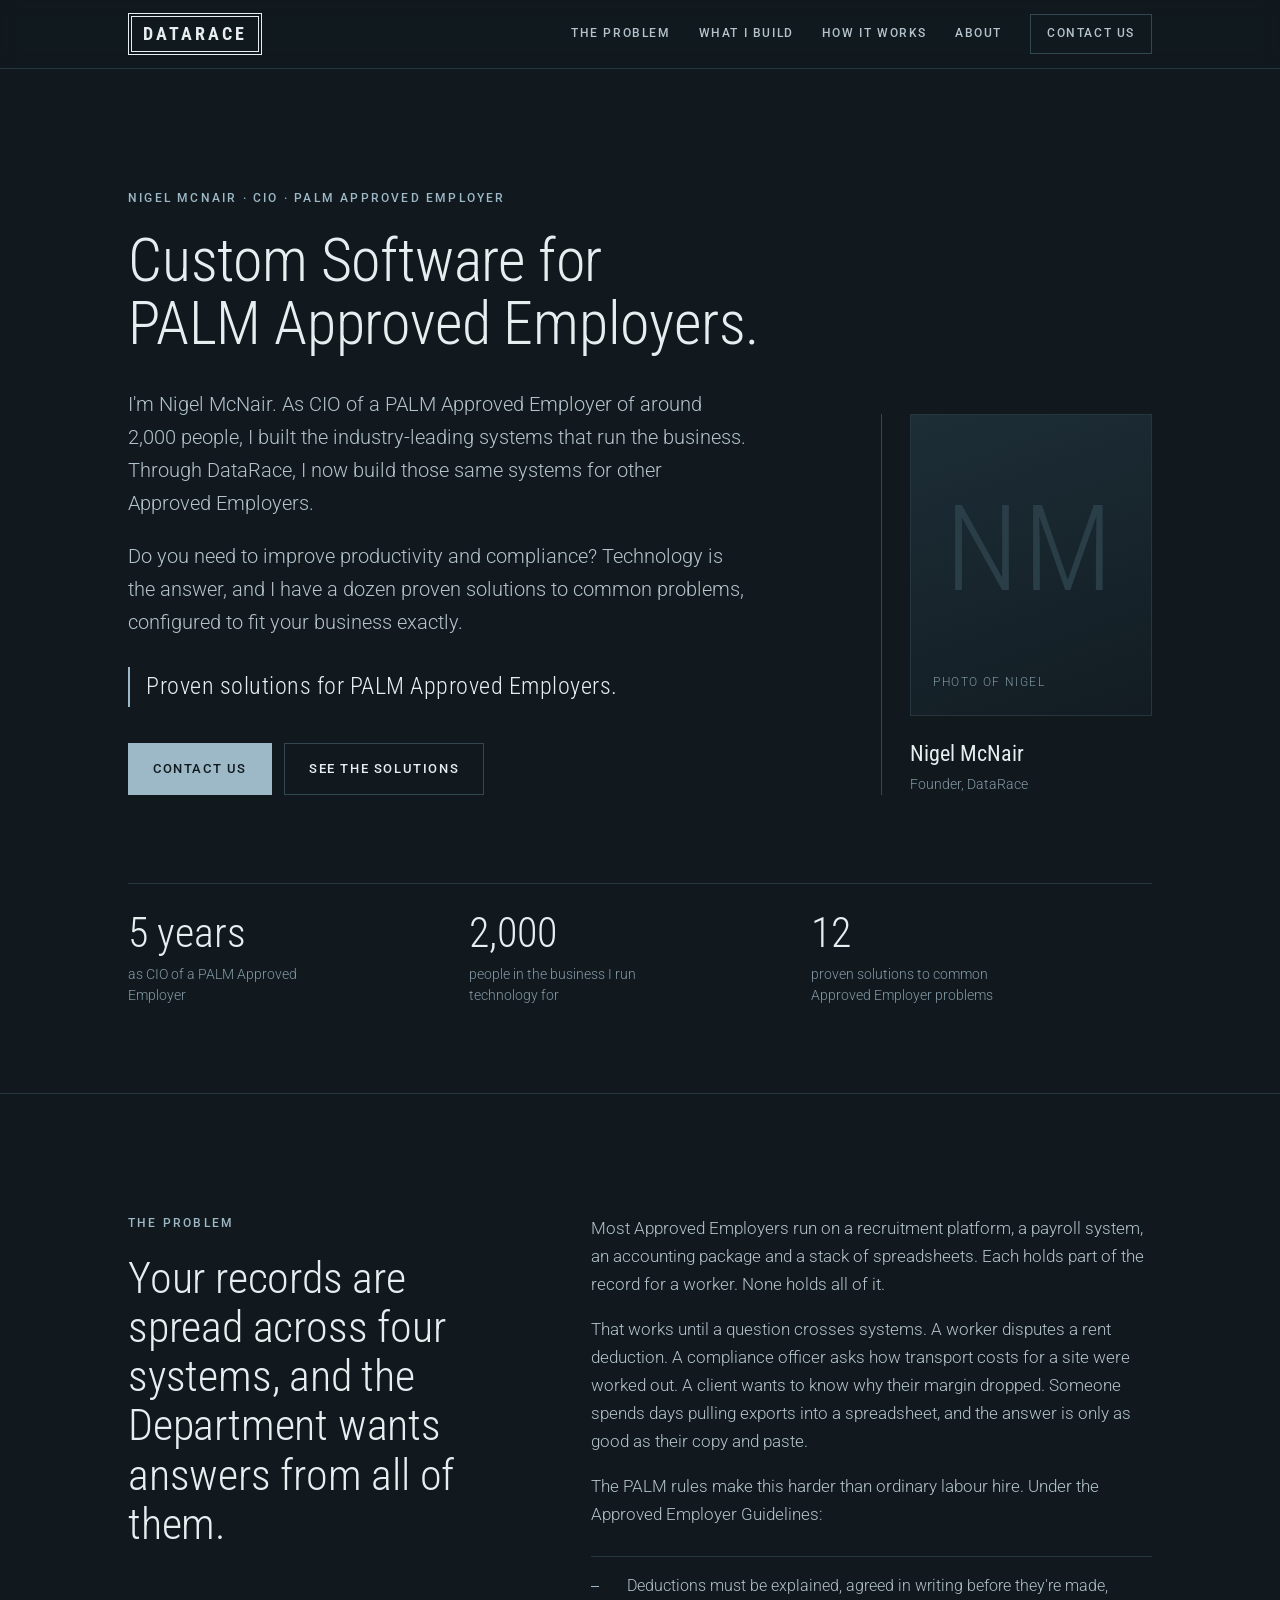
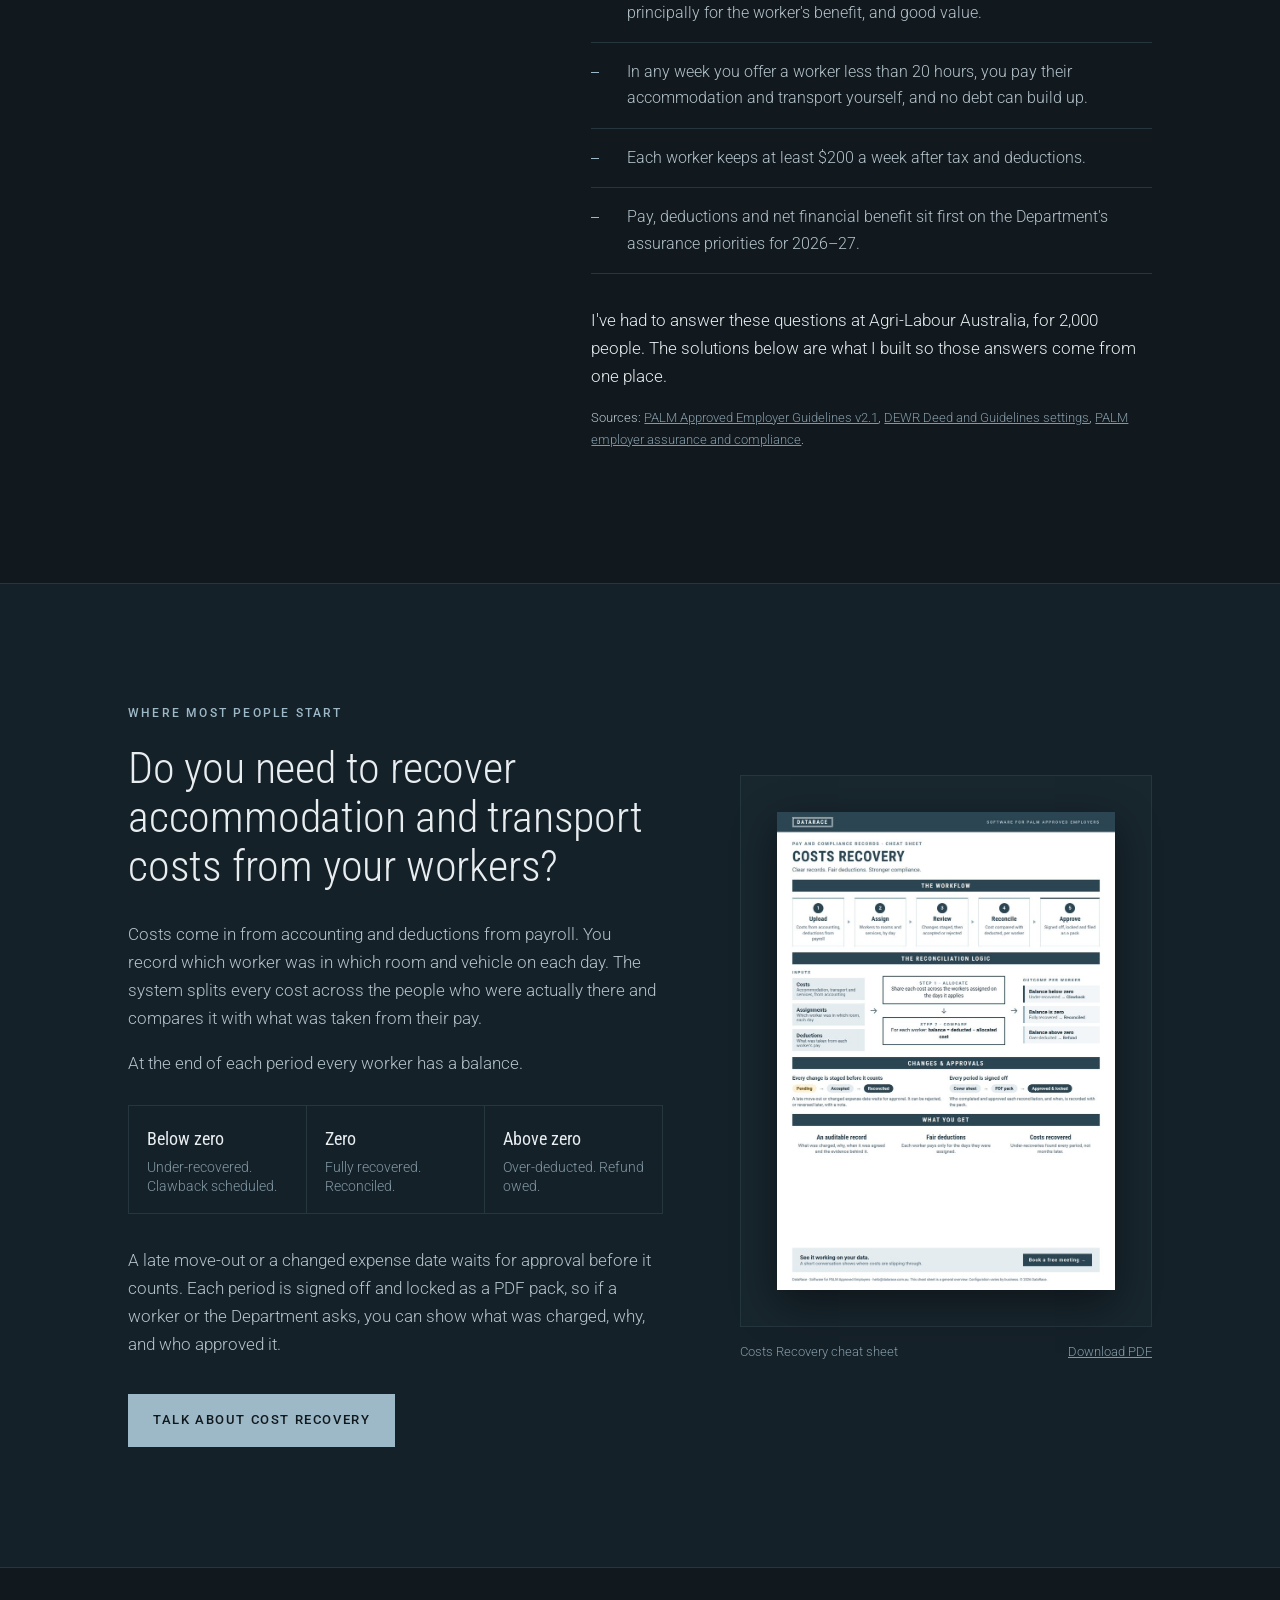
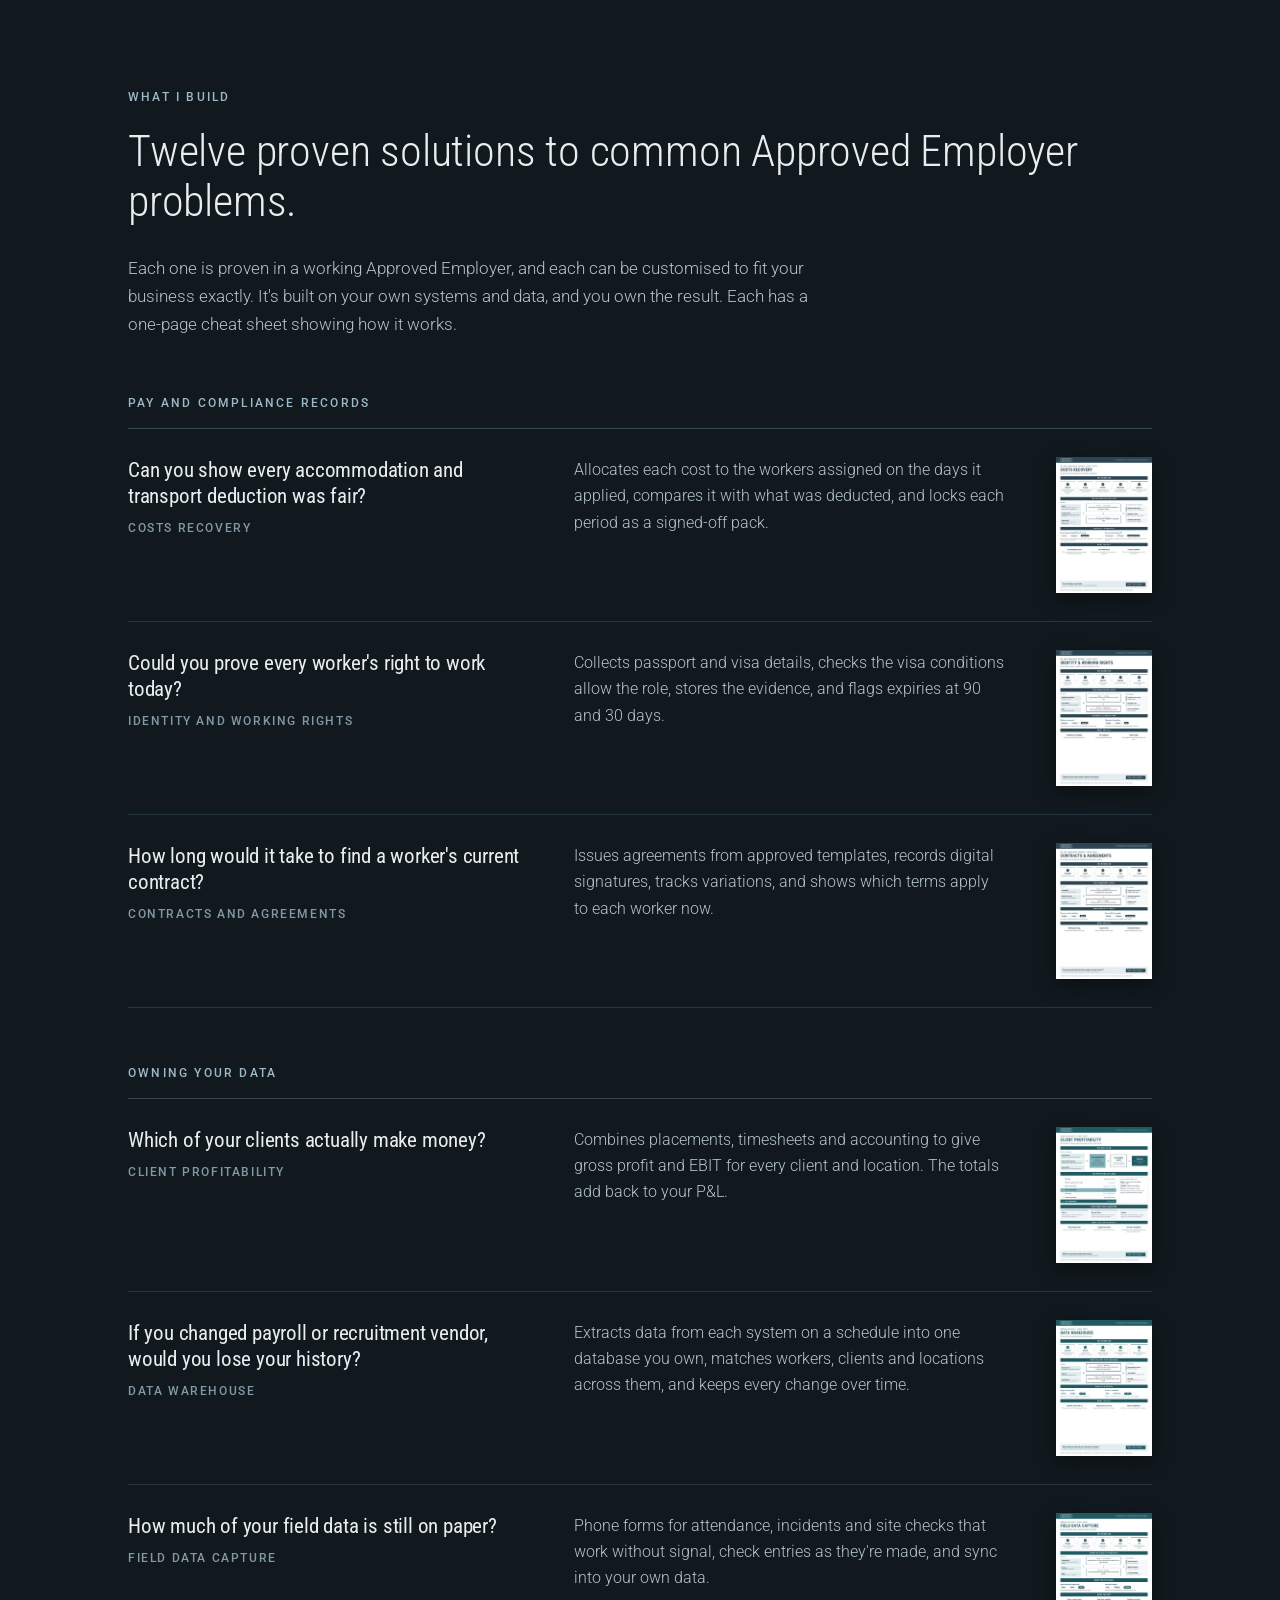
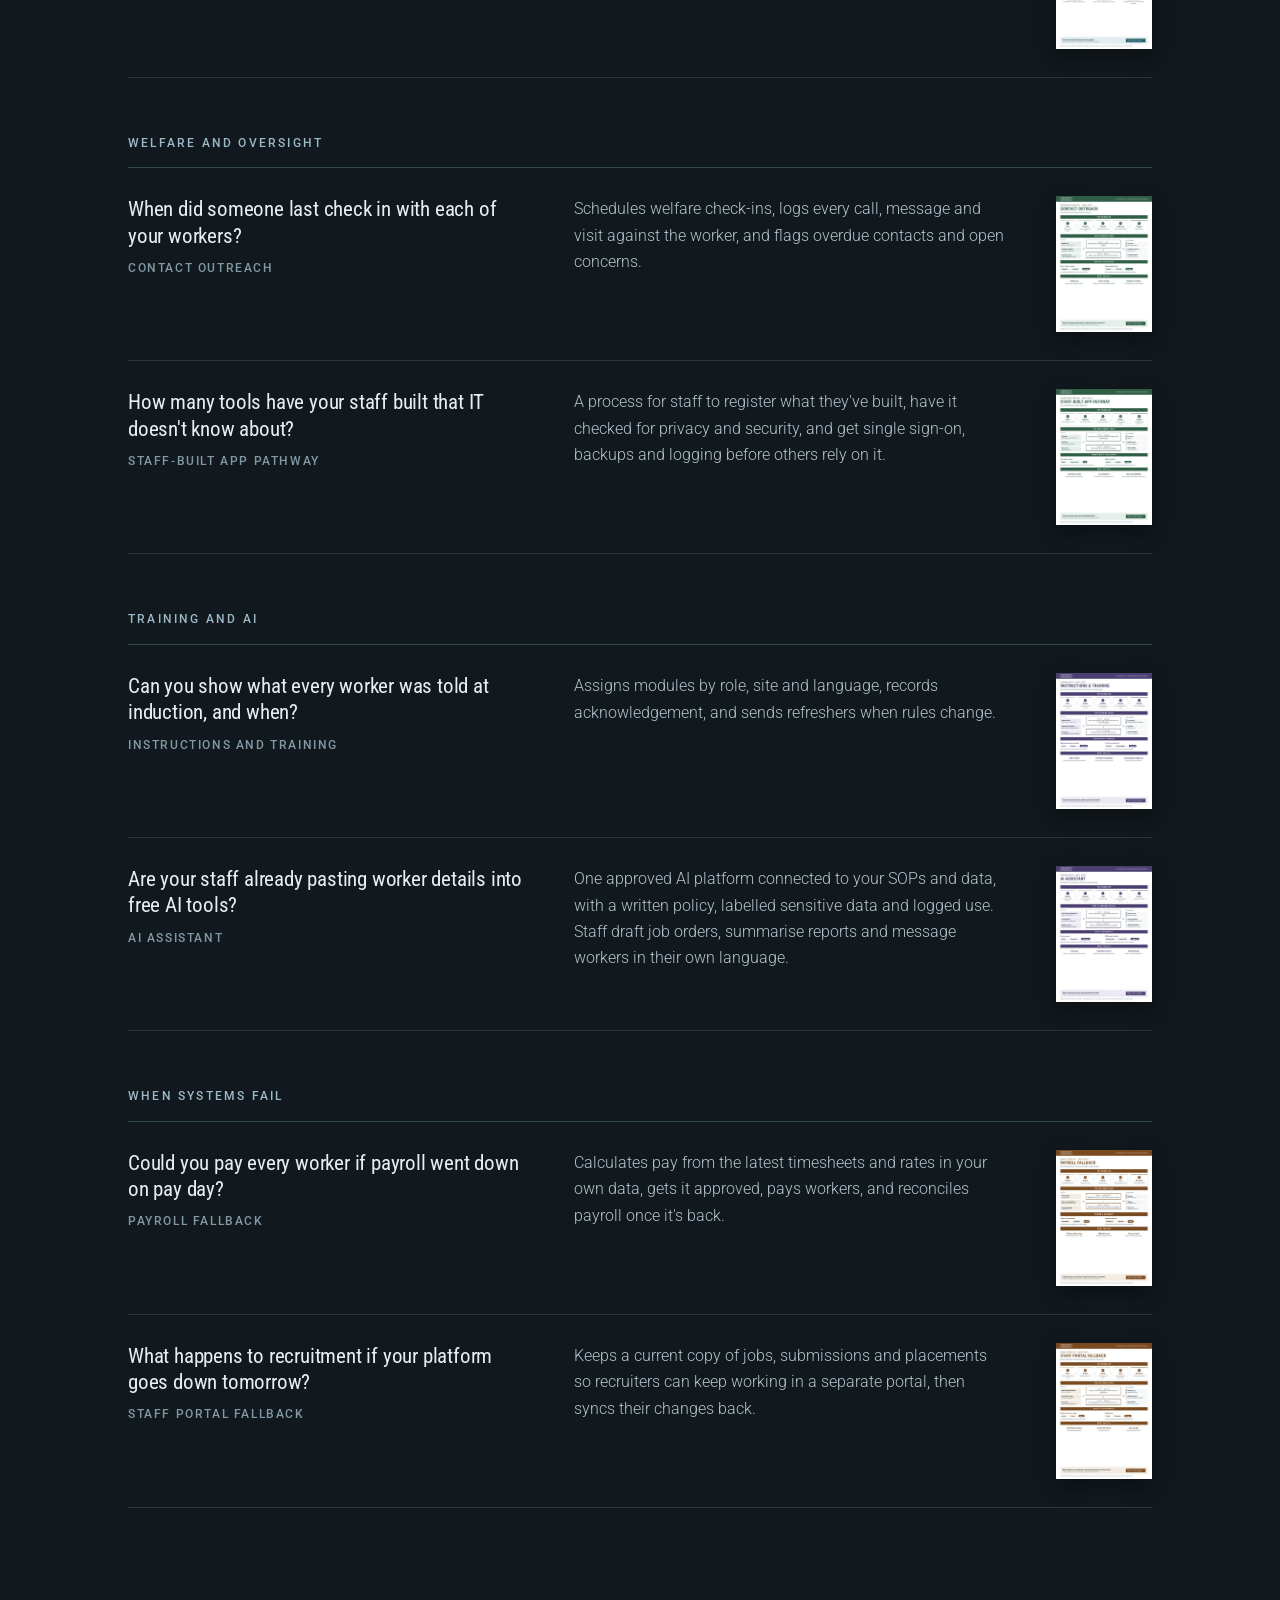
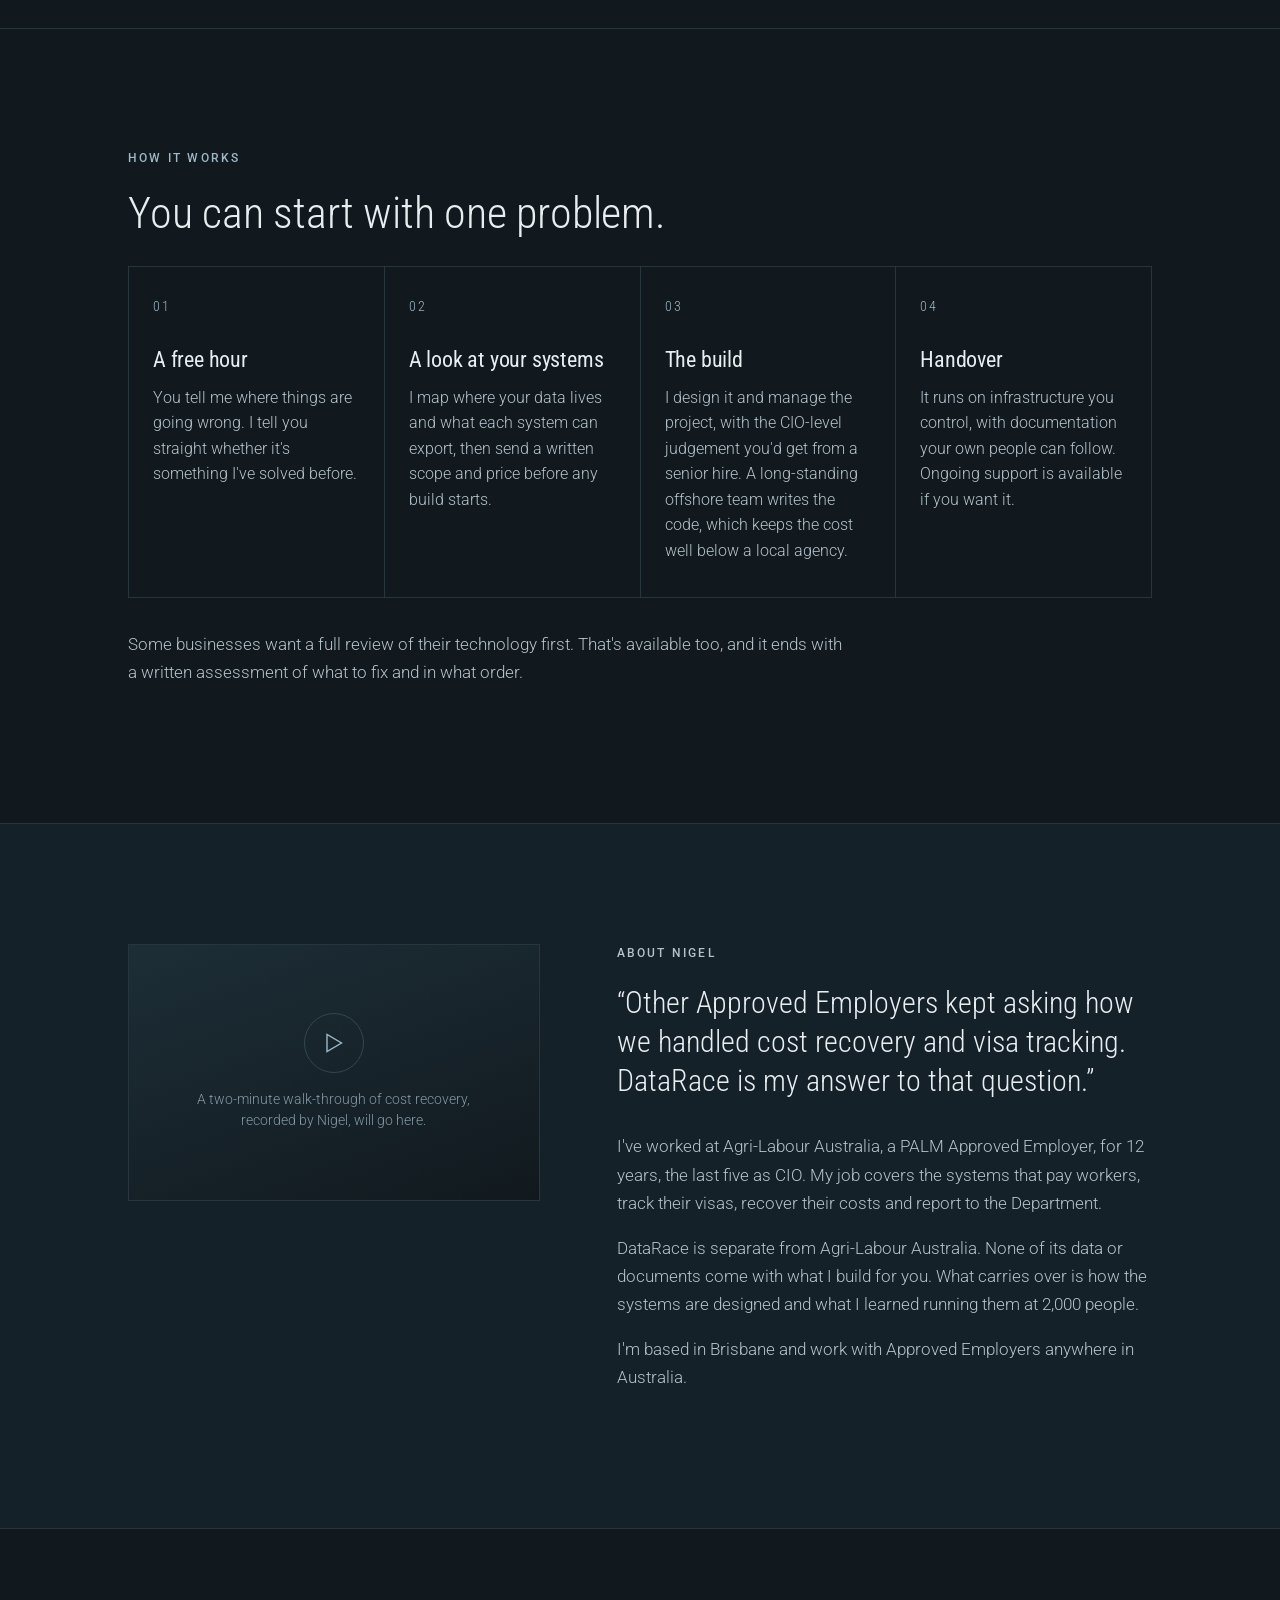
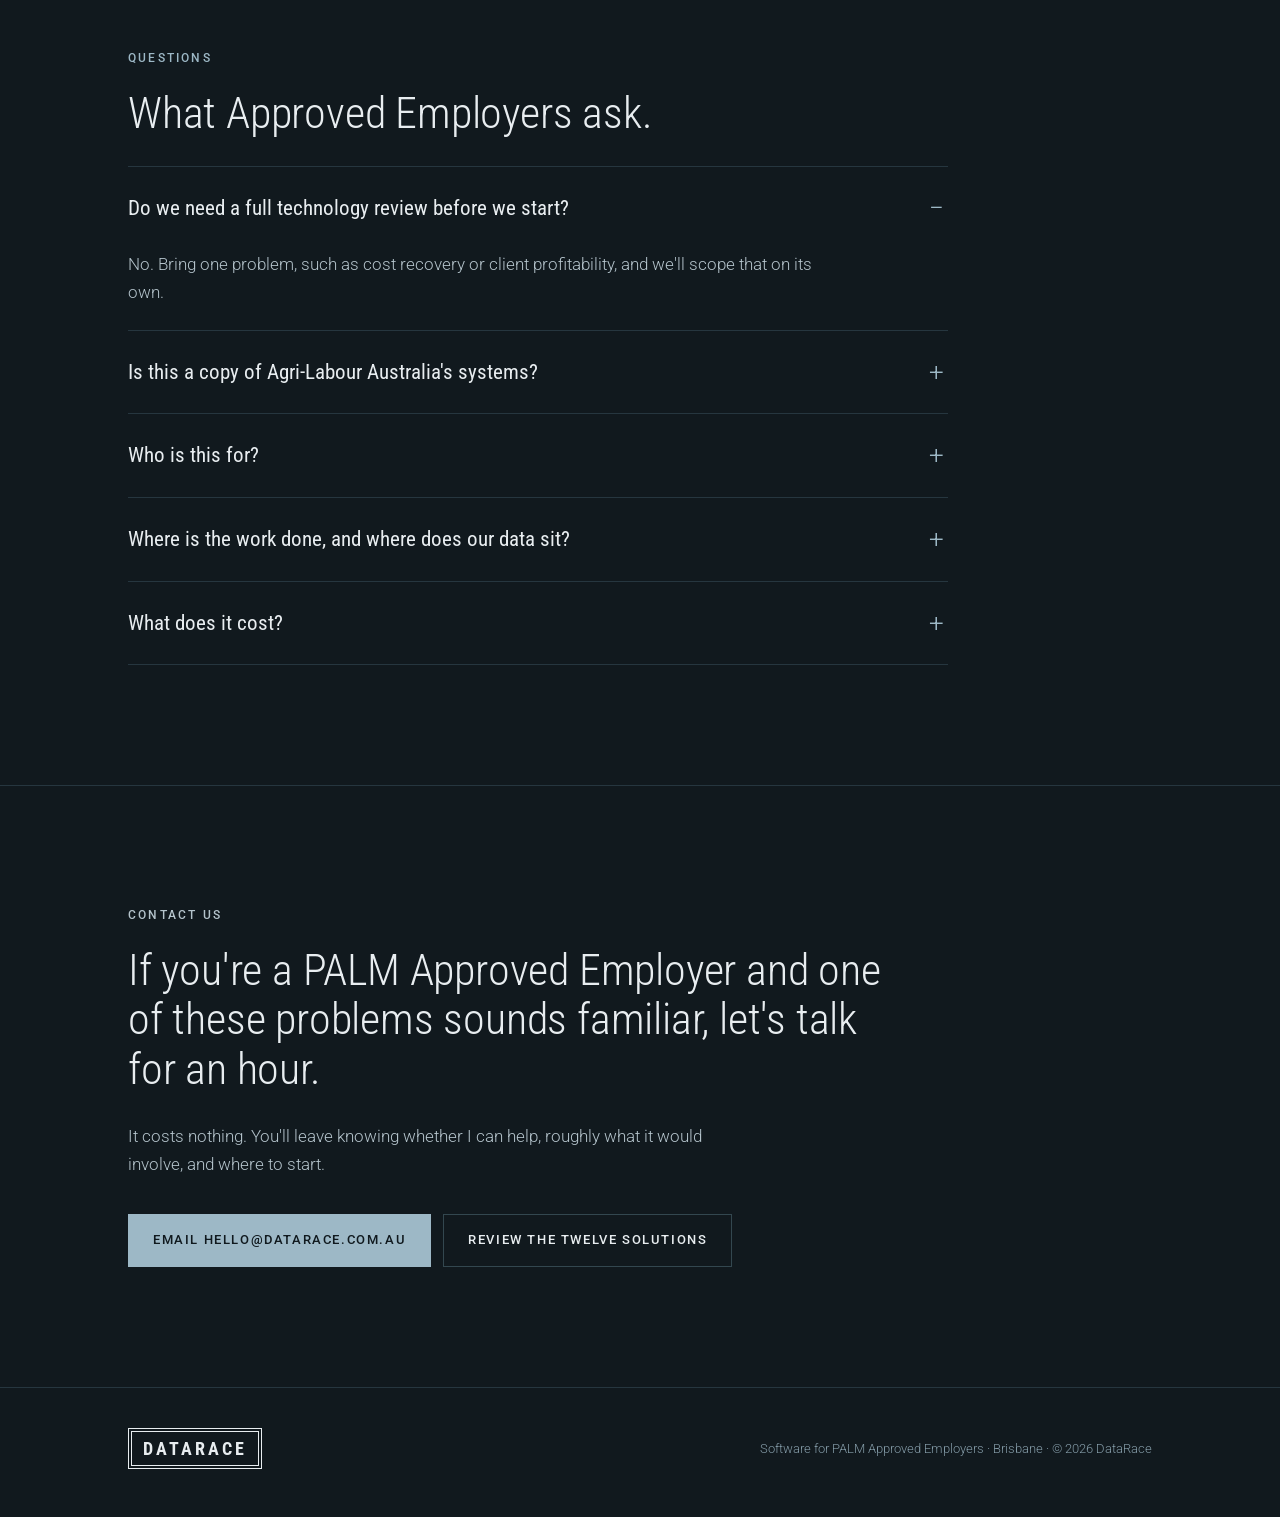
==== index.html @ e19cc980 "Hero: split intro, new summary line, eyebrow dots, founder card, button text Co-Authored-By: Claude " ====
<!doctype html>
<html lang="en-AU">
<head>
<meta charset="utf-8">
<meta name="viewport" content="width=device-width,initial-scale=1">
<title>DataRace · Custom Software for PALM Approved Employers</title>
<meta name="description" content="Nigel McNair, CIO of a PALM Approved Employer, builds custom software for PALM Approved Employers: the same industry-leading systems he built for a business of 2,000 people.">
<link rel="preconnect" href="https://fonts.googleapis.com">
<link rel="preconnect" href="https://fonts.gstatic.com" crossorigin>
<link rel="stylesheet" href="https://fonts.googleapis.com/css2?family=Roboto+Condensed:wght@300;400;700&family=Roboto:wght@300;400;500&display=swap">
<link rel="stylesheet" href="styles.css">
</head>
<body>
<a class="skip" href="#main">Skip to content</a>

<header class="top">
  <div class="wrap">
    <a class="mark" href="#top" aria-label="DataRace home"><span>DATARACE</span></a>
    <nav class="nav" aria-label="Main">
      <a href="#problem">The problem</a>
      <a href="#systems">What I build</a>
      <a href="#how">How it works</a>
      <a href="#about">About</a>
      <a class="btn-line" href="#contact">Contact us</a>
    </nav>
  </div>
</header>

<main id="main">

<section class="hero" id="top">
  <div class="wrap">
    <div class="hero-grid">
      <div>
        <p class="eyebrow">Nigel McNair · CIO · PALM Approved Employer</p>
        <h1>Custom Software for<br><span class="nw">PALM Approved Employers.</span></h1>
        <p class="lead">I'm Nigel McNair. As CIO of a PALM Approved Employer of around 2,000 people, I built the industry-leading systems that run the business. Through DataRace, I now build those same systems for other Approved Employers.</p>
        <p class="lead">Do you need to improve productivity and compliance? Technology is the answer, and I have a dozen proven solutions to common problems, configured to fit your business exactly.</p>
        <p class="essence">Proven solutions for PALM Approved Employers.</p>
        <div class="actions">
          <a class="btn" href="#contact">Contact us</a>
          <a class="btn btn-line" href="#systems">See the Solutions</a>
        </div>
      </div>
      <aside class="who" aria-label="Founder">
        <div class="portrait"><p>Photo of Nigel</p></div>
        <div>
          <p class="who-name">Nigel McNair</p>
          <p class="who-role">Founder, DataRace</p>
        </div>
      </aside>
    </div>

    <div class="facts">
      <div><b>5 years</b><span>as CIO of a PALM Approved Employer</span></div>
      <div><b>2,000</b><span>people in the business I run technology for</span></div>
      <div><b>12</b><span>proven solutions to common Approved Employer problems</span></div>
    </div>
  </div>
</section>

<section id="problem">
  <div class="wrap split">
    <div>
      <p class="eyebrow">The problem</p>
      <h2>Your records are spread across four systems, and the Department wants answers from all of them.</h2>
    </div>
    <div class="prose">
      <p>Most Approved Employers run on a recruitment platform, a payroll system, an accounting package and a stack of spreadsheets. Each holds part of the record for a worker. None holds all of it.</p>
      <p>That works until a question crosses systems. A worker disputes a rent deduction. A compliance officer asks how transport costs for a site were worked out. A client wants to know why their margin dropped. Someone spends days pulling exports into a spreadsheet, and the answer is only as good as their copy and paste.</p>
      <p>The PALM rules make this harder than ordinary labour hire. Under the Approved Employer Guidelines:</p>
      <ul class="rules">
        <li>Deductions must be explained, agreed in writing before they're made, principally for the worker's benefit, and good value.</li>
        <li>In any week you offer a worker less than 20 hours, you pay their accommodation and transport yourself, and no debt can build up.</li>
        <li>Each worker keeps at least $200 a week after tax and deductions.</li>
        <li>Pay, deductions and net financial benefit sit first on the Department's assurance priorities for 2026–27.</li>
      </ul>
      <p class="strong">I've had to answer these questions at Agri-Labour Australia, for 2,000 people. The solutions below are what I built so those answers come from one place.</p>
      <p class="src">Sources: <a href="https://www.palmscheme.gov.au/sites/default/files/2026-03/PALM%20scheme%20Approved%20Employer%20Guidelines%20v2.1.pdf" target="_blank" rel="noopener">PALM Approved Employer Guidelines v2.1</a>, <a href="https://www.dewr.gov.au/download/15464/palm-scheme-approved-employer-deed-and-guidelines-settings-and-transition-advice/33519/palm-scheme-approved-employer-deed-and-guidelines-settings-and-transition-advice/pdf" target="_blank" rel="noopener">DEWR Deed and Guidelines settings</a>, <a href="https://www.palmscheme.gov.au/employer-assurance-and-compliance" target="_blank" rel="noopener">PALM employer assurance and compliance</a>.</p>
    </div>
  </div>
</section>

<section class="feature" id="costs">
  <div class="wrap feature-grid">
    <div>
      <p class="eyebrow">Where most people start</p>
      <h2>Do you need to recover accommodation and transport costs from your workers?</h2>
      <div class="prose">
        <p>Costs come in from accounting and deductions from payroll. You record which worker was in which room and vehicle on each day. The system splits every cost across the people who were actually there and compares it with what was taken from their pay.</p>
        <p>At the end of each period every worker has a balance.</p>
      </div>
      <div class="balances">
        <div><b>Below zero</b><span>Under-recovered. Clawback scheduled.</span></div>
        <div><b>Zero</b><span>Fully recovered. Reconciled.</span></div>
        <div><b>Above zero</b><span>Over-deducted. Refund owed.</span></div>
      </div>
      <div class="prose">
        <p>A late move-out or a changed expense date waits for approval before it counts. Each period is signed off and locked as a PDF pack, so if a worker or the Department asks, you can show what was charged, why, and who approved it.</p>
      </div>
      <div class="actions">
        <a class="btn" href="#contact">Talk about cost recovery</a>
      </div>
    </div>
    <div>
      <button class="sheet-frame" type="button" data-sheet="costs-recovery" data-title="Costs Recovery" aria-label="Open the Costs Recovery cheat sheet">
        <img src="img/costs-recovery.jpg" alt="Costs Recovery cheat sheet: workflow, reconciliation logic, approvals and outcomes" width="794" height="1123" >
      </button>
      <p class="sheet-cap"><span>Costs Recovery cheat sheet</span><a class="src" href="sheets/costs-recovery.pdf" download>Download PDF</a></p>
    </div>
  </div>
</section>

<section id="systems">
  <div class="wrap">
    <p class="eyebrow">What I build</p>
    <h2>Twelve proven solutions to common Approved Employer problems.</h2>
    <p class="intro">Each one is proven in a working Approved Employer, and each can be customised to fit your business exactly. It's built on your own systems and data, and you own the result. Each has a one-page cheat sheet showing how it works.</p>

    <div class="group">
      <p class="group-label">Pay and compliance records</p>
      <div class="row">
        <div><h3>Can you show every accommodation and transport deduction was fair?</h3><span class="name">Costs Recovery</span></div>
        <div class="desc"><p>Allocates each cost to the workers assigned on the days it applied, compares it with what was deducted, and locks each period as a signed-off pack.</p></div>
        <button class="thumb" type="button" data-sheet="costs-recovery" data-title="Costs Recovery" aria-label="Open Costs Recovery cheat sheet"><img src="img/costs-recovery-thumb.jpg" alt="" width="400" height="566" ></button>
      </div>
      <div class="row">
        <div><h3>Could you prove every worker's right to work today?</h3><span class="name">Identity and Working Rights</span></div>
        <div class="desc"><p>Collects passport and visa details, checks the visa conditions allow the role, stores the evidence, and flags expiries at 90 and 30 days.</p></div>
        <button class="thumb" type="button" data-sheet="identity-working-rights" data-title="Identity and Working Rights" aria-label="Open Identity and Working Rights cheat sheet"><img src="img/identity-working-rights-thumb.jpg" alt="" width="400" height="566" ></button>
      </div>
      <div class="row">
        <div><h3>How long would it take to find a worker's current contract?</h3><span class="name">Contracts and Agreements</span></div>
        <div class="desc"><p>Issues agreements from approved templates, records digital signatures, tracks variations, and shows which terms apply to each worker now.</p></div>
        <button class="thumb" type="button" data-sheet="contracts-agreements" data-title="Contracts and Agreements" aria-label="Open Contracts and Agreements cheat sheet"><img src="img/contracts-agreements-thumb.jpg" alt="" width="400" height="566" ></button>
      </div>
    </div>

    <div class="group">
      <p class="group-label">Owning your data</p>
      <div class="row">
        <div><h3>Which of your clients actually make money?</h3><span class="name">Client Profitability</span></div>
        <div class="desc"><p>Combines placements, timesheets and accounting to give gross profit and EBIT for every client and location. The totals add back to your P&amp;L.</p></div>
        <button class="thumb" type="button" data-sheet="client-profitability" data-title="Client Profitability" aria-label="Open Client Profitability cheat sheet"><img src="img/client-profitability-thumb.jpg" alt="" width="400" height="566" ></button>
      </div>
      <div class="row">
        <div><h3>If you changed payroll or recruitment vendor, would you lose your history?</h3><span class="name">Data Warehouse</span></div>
        <div class="desc"><p>Extracts data from each system on a schedule into one database you own, matches workers, clients and locations across them, and keeps every change over time.</p></div>
        <button class="thumb" type="button" data-sheet="data-warehouse" data-title="Data Warehouse" aria-label="Open Data Warehouse cheat sheet"><img src="img/data-warehouse-thumb.jpg" alt="" width="400" height="566" ></button>
      </div>
      <div class="row">
        <div><h3>How much of your field data is still on paper?</h3><span class="name">Field Data Capture</span></div>
        <div class="desc"><p>Phone forms for attendance, incidents and site checks that work without signal, check entries as they're made, and sync into your own data.</p></div>
        <button class="thumb" type="button" data-sheet="field-data-capture" data-title="Field Data Capture" aria-label="Open Field Data Capture cheat sheet"><img src="img/field-data-capture-thumb.jpg" alt="" width="400" height="566" ></button>
      </div>
    </div>

    <div class="group">
      <p class="group-label">Welfare and oversight</p>
      <div class="row">
        <div><h3>When did someone last check in with each of your workers?</h3><span class="name">Contact Outreach</span></div>
        <div class="desc"><p>Schedules welfare check-ins, logs every call, message and visit against the worker, and flags overdue contacts and open concerns.</p></div>
        <button class="thumb" type="button" data-sheet="contact-outreach" data-title="Contact Outreach" aria-label="Open Contact Outreach cheat sheet"><img src="img/contact-outreach-thumb.jpg" alt="" width="400" height="566" ></button>
      </div>
      <div class="row">
        <div><h3>How many tools have your staff built that IT doesn't know about?</h3><span class="name">Staff-built App Pathway</span></div>
        <div class="desc"><p>A process for staff to register what they've built, have it checked for privacy and security, and get single sign-on, backups and logging before others rely on it.</p></div>
        <button class="thumb" type="button" data-sheet="staff-app-pathway" data-title="Staff-built App Pathway" aria-label="Open Staff-built App Pathway cheat sheet"><img src="img/staff-app-pathway-thumb.jpg" alt="" width="400" height="566" ></button>
      </div>
    </div>

    <div class="group">
      <p class="group-label">Training and AI</p>
      <div class="row">
        <div><h3>Can you show what every worker was told at induction, and when?</h3><span class="name">Instructions and Training</span></div>
        <div class="desc"><p>Assigns modules by role, site and language, records acknowledgement, and sends refreshers when rules change.</p></div>
        <button class="thumb" type="button" data-sheet="instructions-training" data-title="Instructions and Training" aria-label="Open Instructions and Training cheat sheet"><img src="img/instructions-training-thumb.jpg" alt="" width="400" height="566" ></button>
      </div>
      <div class="row">
        <div><h3>Are your staff already pasting worker details into free AI tools?</h3><span class="name">AI Assistant</span></div>
        <div class="desc"><p>One approved AI platform connected to your SOPs and data, with a written policy, labelled sensitive data and logged use. Staff draft job orders, summarise reports and message workers in their own language.</p></div>
        <button class="thumb" type="button" data-sheet="ai-assistant" data-title="AI Assistant" aria-label="Open AI Assistant cheat sheet"><img src="img/ai-assistant-thumb.jpg" alt="" width="400" height="566" ></button>
      </div>
    </div>

    <div class="group">
      <p class="group-label">When systems fail</p>
      <div class="row">
        <div><h3>Could you pay every worker if payroll went down on pay day?</h3><span class="name">Payroll Fallback</span></div>
        <div class="desc"><p>Calculates pay from the latest timesheets and rates in your own data, gets it approved, pays workers, and reconciles payroll once it's back.</p></div>
        <button class="thumb" type="button" data-sheet="payroll-fallback" data-title="Payroll Fallback" aria-label="Open Payroll Fallback cheat sheet"><img src="img/payroll-fallback-thumb.jpg" alt="" width="400" height="566" ></button>
      </div>
      <div class="row">
        <div><h3>What happens to recruitment if your platform goes down tomorrow?</h3><span class="name">Staff Portal Fallback</span></div>
        <div class="desc"><p>Keeps a current copy of jobs, submissions and placements so recruiters can keep working in a separate portal, then syncs their changes back.</p></div>
        <button class="thumb" type="button" data-sheet="staff-portal-fallback" data-title="Staff Portal Fallback" aria-label="Open Staff Portal Fallback cheat sheet"><img src="img/staff-portal-fallback-thumb.jpg" alt="" width="400" height="566" ></button>
      </div>
    </div>
  </div>
</section>

<section id="how">
  <div class="wrap">
    <p class="eyebrow">How it works</p>
    <h2>You can start with one problem.</h2>
    <ol class="steps">
      <li><span class="n">01</span><h3>A free hour</h3><p>You tell me where things are going wrong. I tell you straight whether it's something I've solved before.</p></li>
      <li><span class="n">02</span><h3>A look at your systems</h3><p>I map where your data lives and what each system can export, then send a written scope and price before any build starts.</p></li>
      <li><span class="n">03</span><h3>The build</h3><p>I design it and manage the project, with the CIO-level judgement you'd get from a senior hire. A long-standing offshore team writes the code, which keeps the cost well below a local agency.</p></li>
      <li><span class="n">04</span><h3>Handover</h3><p>It runs on infrastructure you control, with documentation your own people can follow. Ongoing support is available if you want it.</p></li>
    </ol>
    <p class="note">Some businesses want a full review of their technology first. That's available too, and it ends with a written assessment of what to fix and in what order.</p>
  </div>
</section>

<section class="about" id="about">
  <div class="wrap about-grid">
    <div>
      <div class="video">
        <div class="play" aria-hidden="true"><svg width="18" height="20" viewBox="0 0 18 20"><path d="M2 1.5v17L16.5 10z" fill="none" stroke="#9db8c6" stroke-width="1.4"/></svg></div>
        <p>A two-minute walk-through of cost recovery, recorded by Nigel, will go here.</p>
      </div>
    </div>
    <div class="prose">
      <p class="eyebrow">About Nigel</p>
      <blockquote>“Other Approved Employers kept asking how we handled cost recovery and visa tracking. DataRace is my answer to that question.”</blockquote>
      <p>I've worked at Agri-Labour Australia, a PALM Approved Employer, for 12 years, the last five as CIO. My job covers the systems that pay workers, track their visas, recover their costs and report to the Department.</p>
      <p>DataRace is separate from Agri-Labour Australia. None of its data or documents come with what I build for you. What carries over is how the systems are designed and what I learned running them at 2,000 people.</p>
      <p>I'm based in Brisbane and work with Approved Employers anywhere in Australia.</p>
    </div>
  </div>
</section>

<section id="faq">
  <div class="wrap">
    <p class="eyebrow">Questions</p>
    <h2>What Approved Employers ask.</h2>
    <div class="faq">
      <details open><summary>Do we need a full technology review before we start?</summary><p>No. Bring one problem, such as cost recovery or client profitability, and we'll scope that on its own.</p></details>
      <details><summary>Is this a copy of Agri-Labour Australia's systems?</summary><p>The designs come from problems solved there. Your build is configured to your recruitment, payroll and accounting systems and uses only your data. No Agri-Labour Australia data or documents are shared.</p></details>
      <details><summary>Who is this for?</summary><p>PALM Approved Employers, whether you're labour hire or a direct employer, where spreadsheets have stopped keeping up with the number of workers.</p></details>
      <details><summary>Where is the work done, and where does our data sit?</summary><p>Design and project management are done by me in Brisbane. Development is done by an offshore team I've worked with for a long time. Your data stays in systems you own, hosted where you choose, including Australian data centres.</p></details>
      <details><summary>What does it cost?</summary><p>It depends on the system and how clean your data is. You get a fixed scope and price in writing after the first look at your systems, before any work starts.</p></details>
    </div>
  </div>
</section>

<section class="contact" id="contact">
  <div class="wrap">
    <p class="eyebrow">Contact us</p>
    <h2>If you're a PALM Approved Employer and one of these problems sounds familiar, let's talk for an hour.</h2>
    <p>It costs nothing. You'll leave knowing whether I can help, roughly what it would involve, and where to start.</p>
    <div class="actions">
      <a class="btn" href="mailto:hello@datarace.com.au?subject=DataRace%20enquiry">Email hello@datarace.com.au</a>
      <a class="btn btn-line" href="#systems">Review the twelve solutions</a>
    </div>
  </div>
</section>

</main>

<footer>
  <div class="wrap">
    <a class="mark" href="#top" aria-label="DataRace home"><span>DATARACE</span></a>
    <p>Software for PALM Approved Employers · Brisbane · © 2026 DataRace</p>
  </div>
</footer>

<dialog id="sheet" aria-labelledby="sheet-title">
  <div class="dlg">
    <div class="dlg-bar">
      <h4 id="sheet-title">Cheat sheet</h4>
      <div class="links">
        <a id="sheet-open" href="#" target="_blank" rel="noopener">Open full size</a>
        <a id="sheet-pdf" href="#" download>PDF</a>
        <button class="close" type="button" aria-label="Close">×</button>
      </div>
    </div>
    <div class="dlg-body"><img id="sheet-img" src="" alt="" width="794" height="1123"></div>
  </div>
</dialog>

<script>
(function(){
  var d=document.getElementById('sheet'),img=document.getElementById('sheet-img'),t=document.getElementById('sheet-title'),
      o=document.getElementById('sheet-open'),p=document.getElementById('sheet-pdf');
  document.querySelectorAll('[data-sheet]').forEach(function(b){
    b.addEventListener('click',function(){
      var s=b.getAttribute('data-sheet'),n=b.getAttribute('data-title');
      img.src='img/'+s+'.jpg';img.alt=n+' cheat sheet';t.textContent=n+' cheat sheet';
      o.href='sheets/'+s+'.html';p.href='sheets/'+s+'.pdf';
      if(d.showModal){d.showModal()}else{window.open(o.href,'_blank')}
    });
  });
  d.querySelector('.close').addEventListener('click',function(){d.close()});
  d.addEventListener('click',function(e){if(e.target===d)d.close()});
})();
</script>
</body>
</html>
---- styles.css ----
:root{
  --bg:#11191e;
  --bg-2:#152129;
  --surface:#18262e;
  --line:#26363f;
  --line-2:#33474f;
  --text:#e8edf0;
  --text-2:#b4c3cb;
  --muted:#8299a5;
  --accent:#9db8c6;
  --accent-strong:#c7dae3;
  --display:'Roboto Condensed',Arial,sans-serif;
  --body:'Roboto',Arial,sans-serif;
  --wrap:1120px;
  --gut:clamp(20px,5vw,48px);
}
*{box-sizing:border-box}
html{scroll-behavior:smooth;-webkit-text-size-adjust:100%}
body{margin:0;background:var(--bg);color:var(--text);font-family:var(--body);font-weight:300;font-size:17px;line-height:1.65;-webkit-font-smoothing:antialiased}
img{max-width:100%;display:block}
a{color:inherit}
p{margin:0 0 1em}
.wrap{max-width:var(--wrap);margin:0 auto;padding:0 var(--gut)}
.skip{position:absolute;left:-999px}
.skip:focus{left:16px;top:16px;background:var(--text);color:var(--bg);padding:8px 12px;z-index:100}
:focus-visible{outline:2px solid var(--accent);outline-offset:3px}

/* header */
.top{position:sticky;top:0;z-index:20;background:rgba(17,25,30,.92);backdrop-filter:blur(8px);border-bottom:1px solid var(--line)}
.top .wrap{display:flex;align-items:center;justify-content:space-between;height:68px;gap:24px}
.mark{display:inline-flex;border:4px double var(--text);padding:2px 11px;text-decoration:none}
.mark span{font-family:var(--display);font-weight:700;font-size:18px;letter-spacing:3px;color:var(--text)}
.nav{display:flex;gap:28px;align-items:center}
.nav a{font-size:12px;font-weight:500;letter-spacing:1.6px;text-transform:uppercase;text-decoration:none;color:var(--text-2)}
.nav a:hover{color:var(--text)}
.nav .btn-line{padding:9px 16px}
@media (max-width:860px){.nav a:not(.btn-line){display:none}}

/* buttons */
.btn{display:inline-block;font-family:var(--body);font-size:12.5px;font-weight:500;letter-spacing:1.6px;text-transform:uppercase;text-decoration:none;padding:15px 24px;border:1px solid var(--accent);background:var(--accent);color:#10191e;transition:background .2s,border-color .2s}
.btn:hover{background:var(--accent-strong);border-color:var(--accent-strong)}
.btn-line{background:transparent;color:var(--text);border:1px solid var(--line-2);transition:border-color .2s}
.btn-line:hover{border-color:var(--accent);background:transparent}

.eyebrow{font-size:12px;font-weight:500;letter-spacing:2.2px;text-transform:uppercase;color:var(--accent);margin:0 0 20px}
h1,h2,h3{font-family:var(--display);font-weight:300;margin:0;letter-spacing:-.2px}
h2{font-size:clamp(30px,4vw,44px);line-height:1.12;margin-bottom:28px}
h3{font-weight:400;font-size:22px;line-height:1.25}

section{padding:clamp(72px,10vw,120px) 0;border-top:1px solid var(--line)}

/* hero */
.hero{padding:clamp(64px,10vw,120px) 0 clamp(56px,8vw,88px);border-top:0}
.hero-grid{display:grid;grid-template-columns:minmax(0,2fr) minmax(0,.8fr);gap:clamp(40px,6vw,88px);align-items:end}
.hero h1{font-size:clamp(38px,5vw,60px);line-height:1.06;max-width:760px;margin-bottom:32px}
.hero .lead{font-size:clamp(18px,1.6vw,20px);color:var(--text-2);max-width:620px}
.hero h1 .nw{white-space:nowrap}
@media (max-width:520px){.hero h1 .nw{white-space:normal}}
.hero .essence{font-family:var(--display);font-size:clamp(20px,2vw,24px);letter-spacing:.5px;color:var(--text);margin:28px 0 0;padding-left:16px;border-left:2px solid var(--accent)}
.hero .lead strong{color:var(--text);font-weight:400}
.actions{display:flex;flex-wrap:wrap;gap:12px;margin-top:36px}
.who{border-left:1px solid var(--line-2);padding-left:28px}
.portrait{aspect-ratio:4/5;background:linear-gradient(160deg,#1d2e37,#121c22);border:1px solid var(--line);display:flex;align-items:flex-end;padding:22px;position:relative;overflow:hidden}
.portrait::before{content:'NM';position:absolute;top:50%;left:50%;transform:translate(-50%,-58%);font-family:var(--display);font-weight:300;font-size:120px;letter-spacing:4px;color:#2a3e48}
.portrait p{margin:0;font-size:12px;letter-spacing:1.4px;text-transform:uppercase;color:var(--muted);position:relative}
.who-name{margin:20px 0 2px;font-family:var(--display);font-size:22px;font-weight:400}
.who-role{margin:0;font-size:14px;color:var(--muted);line-height:1.5}
@media (max-width:860px){.hero-grid{grid-template-columns:1fr}.who{border-left:0;padding-left:0;display:grid;grid-template-columns:120px 1fr;gap:20px;align-items:center}.portrait{aspect-ratio:1}.portrait::before{font-size:44px}.portrait p{display:none}.who-name{margin-top:0}}

.facts{display:grid;grid-template-columns:repeat(3,1fr);border-top:1px solid var(--line);margin-top:clamp(56px,8vw,88px)}
.facts div{padding:28px 24px 0 0}
.facts b{display:block;font-family:var(--display);font-weight:300;font-size:clamp(32px,3.6vw,42px);line-height:1;margin-bottom:10px}
.facts span{font-size:14px;color:var(--muted);line-height:1.45;display:block;max-width:220px}
@media (max-width:760px){.facts{grid-template-columns:1fr}.facts div{padding-bottom:8px}}

/* problem */
.split{display:grid;grid-template-columns:minmax(0,1fr) minmax(0,1.45fr);gap:clamp(32px,6vw,96px)}
.prose p{color:var(--text-2);max-width:640px}
.prose p.strong{color:var(--text)}
.rules{list-style:none;padding:0;margin:28px 0 32px;border-top:1px solid var(--line)}
.rules li{padding:16px 0;border-bottom:1px solid var(--line);color:var(--text-2);font-size:16px;display:grid;grid-template-columns:28px 1fr;gap:8px}
.rules li::before{content:'';width:8px;height:1px;background:var(--accent);margin-top:13px}
.src{font-size:13px;color:var(--muted)}
.src a{color:var(--muted)}
.src a:hover{color:var(--text)}
@media (max-width:860px){.split{grid-template-columns:1fr}}

/* featured */
.feature{background:var(--bg-2)}
.feature-grid{display:grid;grid-template-columns:minmax(0,1.3fr) minmax(0,1fr);gap:clamp(40px,6vw,96px);align-items:center}
.feature h2{max-width:560px}
.balances{display:grid;grid-template-columns:repeat(3,1fr);gap:1px;background:var(--line);border:1px solid var(--line);margin:28px 0 32px}
.balances div{background:var(--bg-2);padding:18px 18px 16px}
.balances b{display:block;font-family:var(--display);font-weight:400;font-size:18px;margin-bottom:4px}
.balances span{font-size:14px;color:var(--muted);line-height:1.4;display:block}
@media (max-width:520px){.balances{grid-template-columns:1fr}}
.sheet-frame{background:var(--surface);border:1px solid var(--line);padding:clamp(20px,3vw,36px);display:block;text-decoration:none;cursor:zoom-in}
.sheet-frame img{box-shadow:0 14px 40px rgba(0,0,0,.45);width:100%;height:auto;transition:transform .3s}
.sheet-frame:hover img{transform:translateY(-3px)}
.sheet-cap{font-size:13px;color:var(--muted);margin-top:14px;display:flex;justify-content:space-between;gap:12px}
@media (max-width:860px){.feature-grid{grid-template-columns:1fr}.sheet-frame{max-width:420px}}

/* problems list */
.intro{max-width:680px;color:var(--text-2);margin-bottom:56px}
.group{margin-top:56px}
.group:first-of-type{margin-top:0}
.group-label{font-size:12px;font-weight:500;letter-spacing:2.2px;text-transform:uppercase;color:var(--accent);padding-bottom:14px;border-bottom:1px solid var(--line-2);margin:0}
.row{display:grid;grid-template-columns:minmax(0,1.1fr) minmax(0,1.2fr) 96px;gap:clamp(20px,4vw,56px);padding:28px 0;border-bottom:1px solid var(--line);align-items:start}
.row h3{font-size:21px}
.row .name{display:block;font-family:var(--body);font-size:12px;font-weight:500;letter-spacing:1.6px;text-transform:uppercase;color:var(--muted);margin-top:10px}
.row p{margin:0;color:var(--text-2);font-size:16px}
.thumb{display:block;border:0;padding:0;background:none;cursor:zoom-in;width:96px}
.thumb img{width:96px;height:136px;object-fit:cover;object-position:top;box-shadow:0 6px 18px rgba(0,0,0,.4);transition:transform .25s}
.thumb:hover img{transform:translateY(-2px)}
.row .links{grid-column:2;display:flex;gap:20px;margin-top:12px}
.links a,.links button{font:500 12px/1 var(--body);letter-spacing:1.4px;text-transform:uppercase;color:var(--accent);text-decoration:none;background:none;border:0;padding:0;cursor:pointer;border-bottom:1px solid transparent;padding-bottom:3px}
.links a:hover,.links button:hover{border-bottom-color:var(--accent)}
@media (max-width:760px){.row{grid-template-columns:1fr 72px}.row .desc{grid-column:1/-1;grid-row:2}.thumb{grid-column:2;grid-row:1;width:72px}.thumb img{width:72px;height:102px}.row .links{grid-column:1/-1}}

/* steps */
.steps{list-style:none;padding:0;margin:0;display:grid;grid-template-columns:repeat(4,1fr);gap:1px;background:var(--line);border:1px solid var(--line)}
.steps li{background:var(--bg);padding:28px 24px 32px}
.steps .n{font-family:var(--display);font-size:14px;letter-spacing:2px;color:var(--accent);display:block;margin-bottom:28px}
.steps h3{margin-bottom:12px}
.steps p{color:var(--text-2);font-size:15.5px;margin:0}
.note{margin-top:32px;color:var(--text-2);max-width:720px}
@media (max-width:960px){.steps{grid-template-columns:1fr 1fr}}
@media (max-width:560px){.steps{grid-template-columns:1fr}.steps .n{margin-bottom:14px}}

/* about */
.about{background:var(--bg-2)}
.about-grid{display:grid;grid-template-columns:minmax(0,1fr) minmax(0,1.3fr);gap:clamp(40px,6vw,96px)}
.video{aspect-ratio:16/10;background:linear-gradient(160deg,#1d2e37,#11191e);border:1px solid var(--line);display:flex;flex-direction:column;justify-content:center;align-items:center;gap:16px;text-align:center;padding:24px}
.video .play{width:60px;height:60px;border:1px solid var(--line-2);border-radius:50%;display:flex;align-items:center;justify-content:center}
.video p{margin:0;font-size:14px;color:var(--muted);max-width:280px;line-height:1.5}
blockquote{margin:0 0 32px;font-family:var(--display);font-weight:300;font-size:clamp(24px,2.6vw,30px);line-height:1.3;color:var(--text)}
.about .prose p{max-width:600px}
@media (max-width:860px){.about-grid{grid-template-columns:1fr}}

/* faq */
.faq{max-width:820px}
details{border-bottom:1px solid var(--line)}
details:first-of-type{border-top:1px solid var(--line)}
summary{list-style:none;cursor:pointer;padding:24px 40px 24px 0;font-family:var(--display);font-size:21px;font-weight:400;position:relative}
summary::-webkit-details-marker{display:none}
summary::after{content:'+';position:absolute;right:4px;top:20px;font-family:var(--body);font-weight:300;font-size:26px;color:var(--accent)}
details[open] summary::after{content:'−'}
details p{color:var(--text-2);margin:0 0 24px;max-width:700px}

/* contact */
.contact{text-align:left}
.contact h2{max-width:760px}
.contact p{color:var(--text-2);max-width:620px}
.contact .meta{margin-top:28px;font-size:14px;color:var(--muted)}

footer{border-top:1px solid var(--line);padding:40px 0 48px}
footer .wrap{display:flex;justify-content:space-between;align-items:center;gap:24px;flex-wrap:wrap}
footer p{margin:0;font-size:13px;color:var(--muted)}

/* dialog */
dialog{border:0;padding:0;background:transparent;max-width:min(860px,94vw);width:100%;max-height:94vh}
dialog::backdrop{background:rgba(6,10,12,.86)}
.dlg{background:var(--surface);border:1px solid var(--line-2);display:flex;flex-direction:column;max-height:94vh}
.dlg-bar{display:flex;justify-content:space-between;align-items:center;gap:16px;padding:14px 18px;border-bottom:1px solid var(--line)}
.dlg-bar h4{margin:0;font:400 17px var(--display);color:var(--text)}
.dlg-bar .links{display:flex;gap:20px;align-items:center}
.dlg-body{overflow:auto;padding:18px;background:#0d1418}
.dlg-body img{width:100%;height:auto;max-width:794px;margin:0 auto}
.close{font-size:22px!important;line-height:1!important;color:var(--text-2)!important;letter-spacing:0!important}

@media (prefers-reduced-motion:reduce){*{transition:none!important;scroll-behavior:auto!important}}
.nav .btn-line{white-space:nowrap}
@media (max-width:520px){.hide-sm{display:none}}
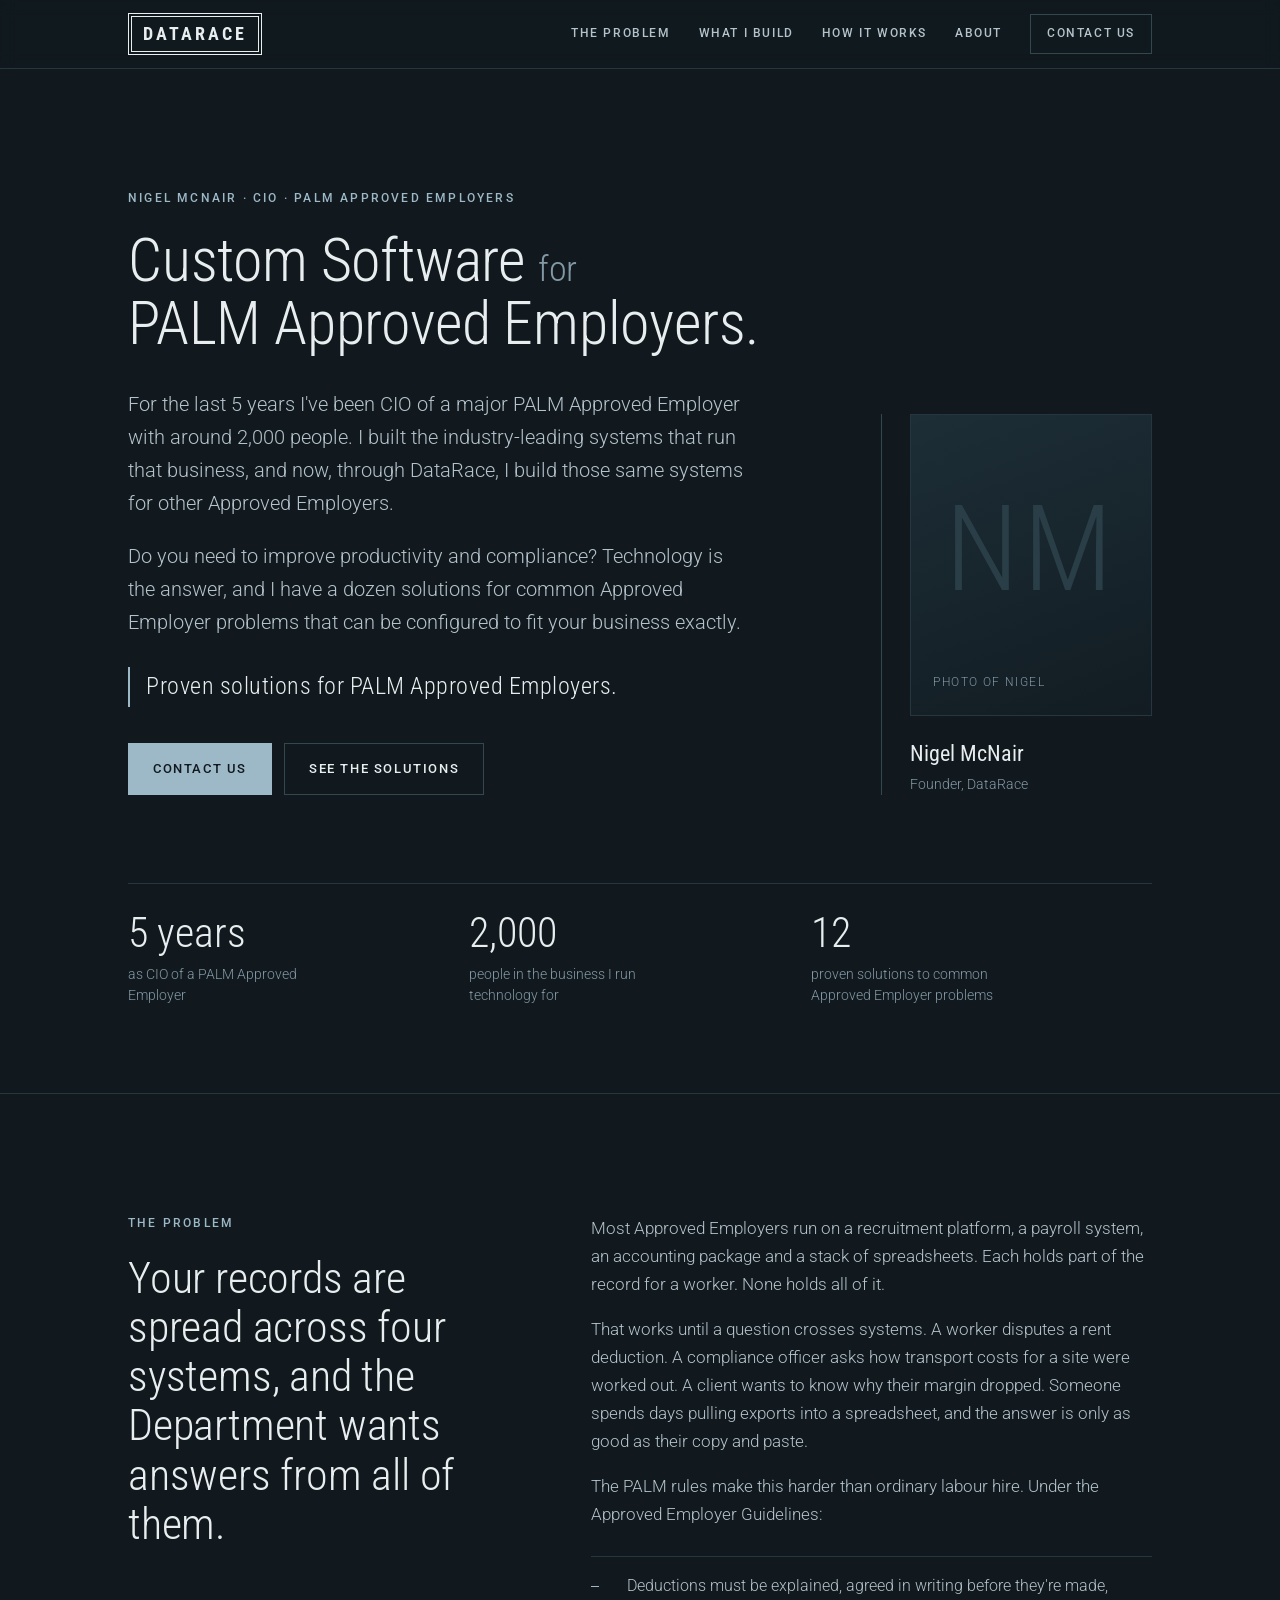
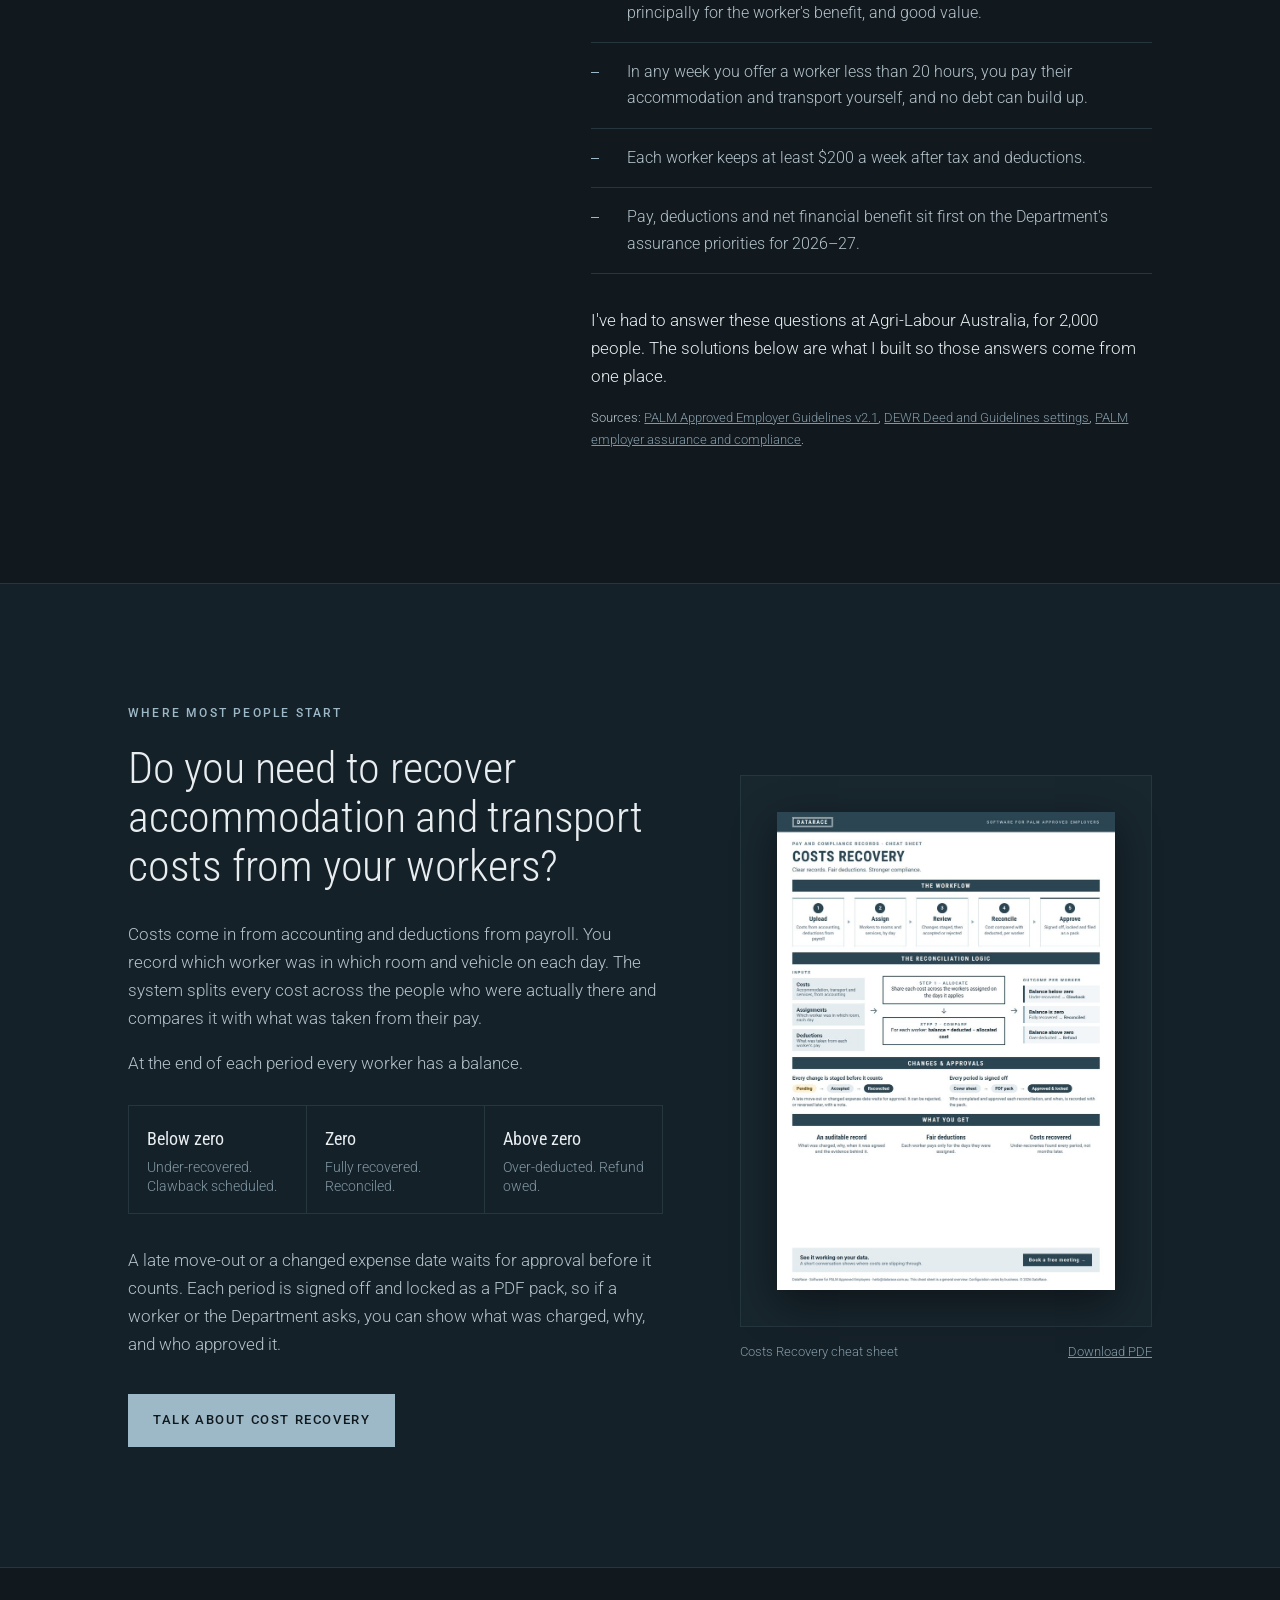
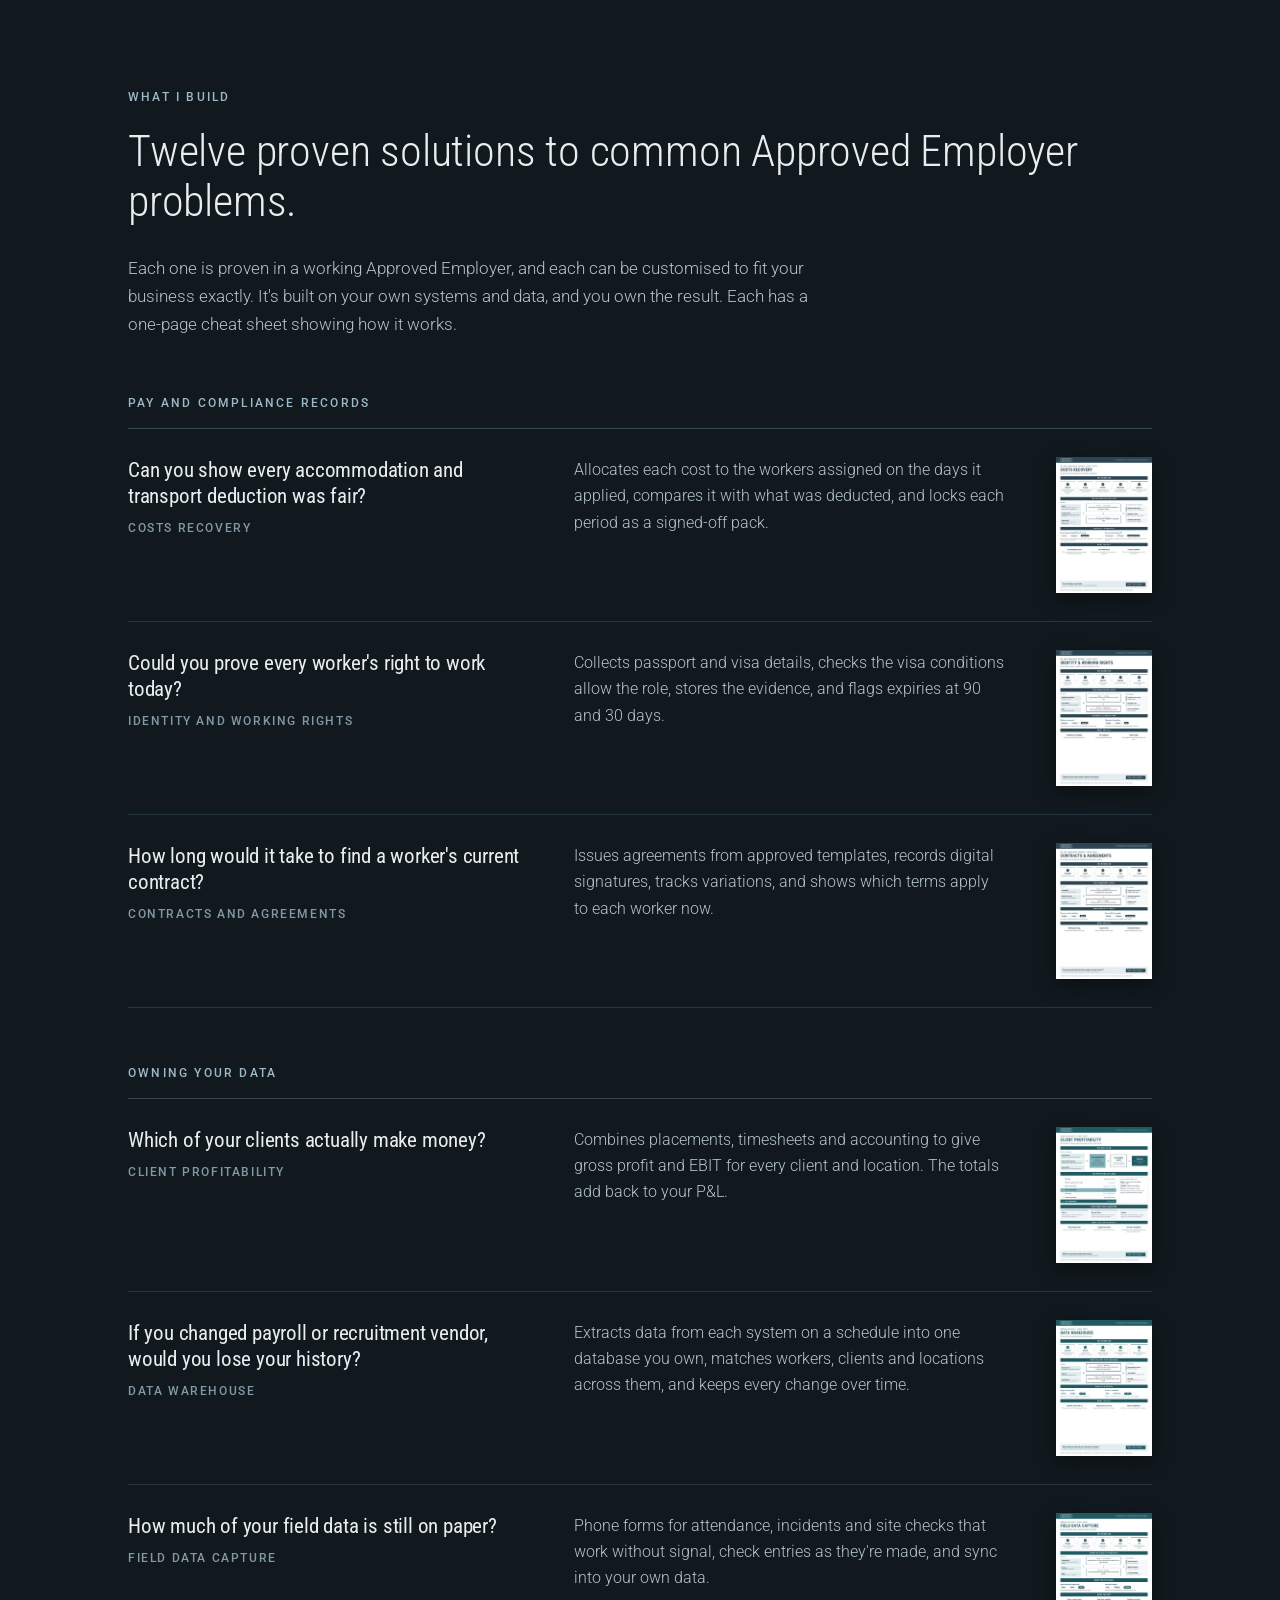
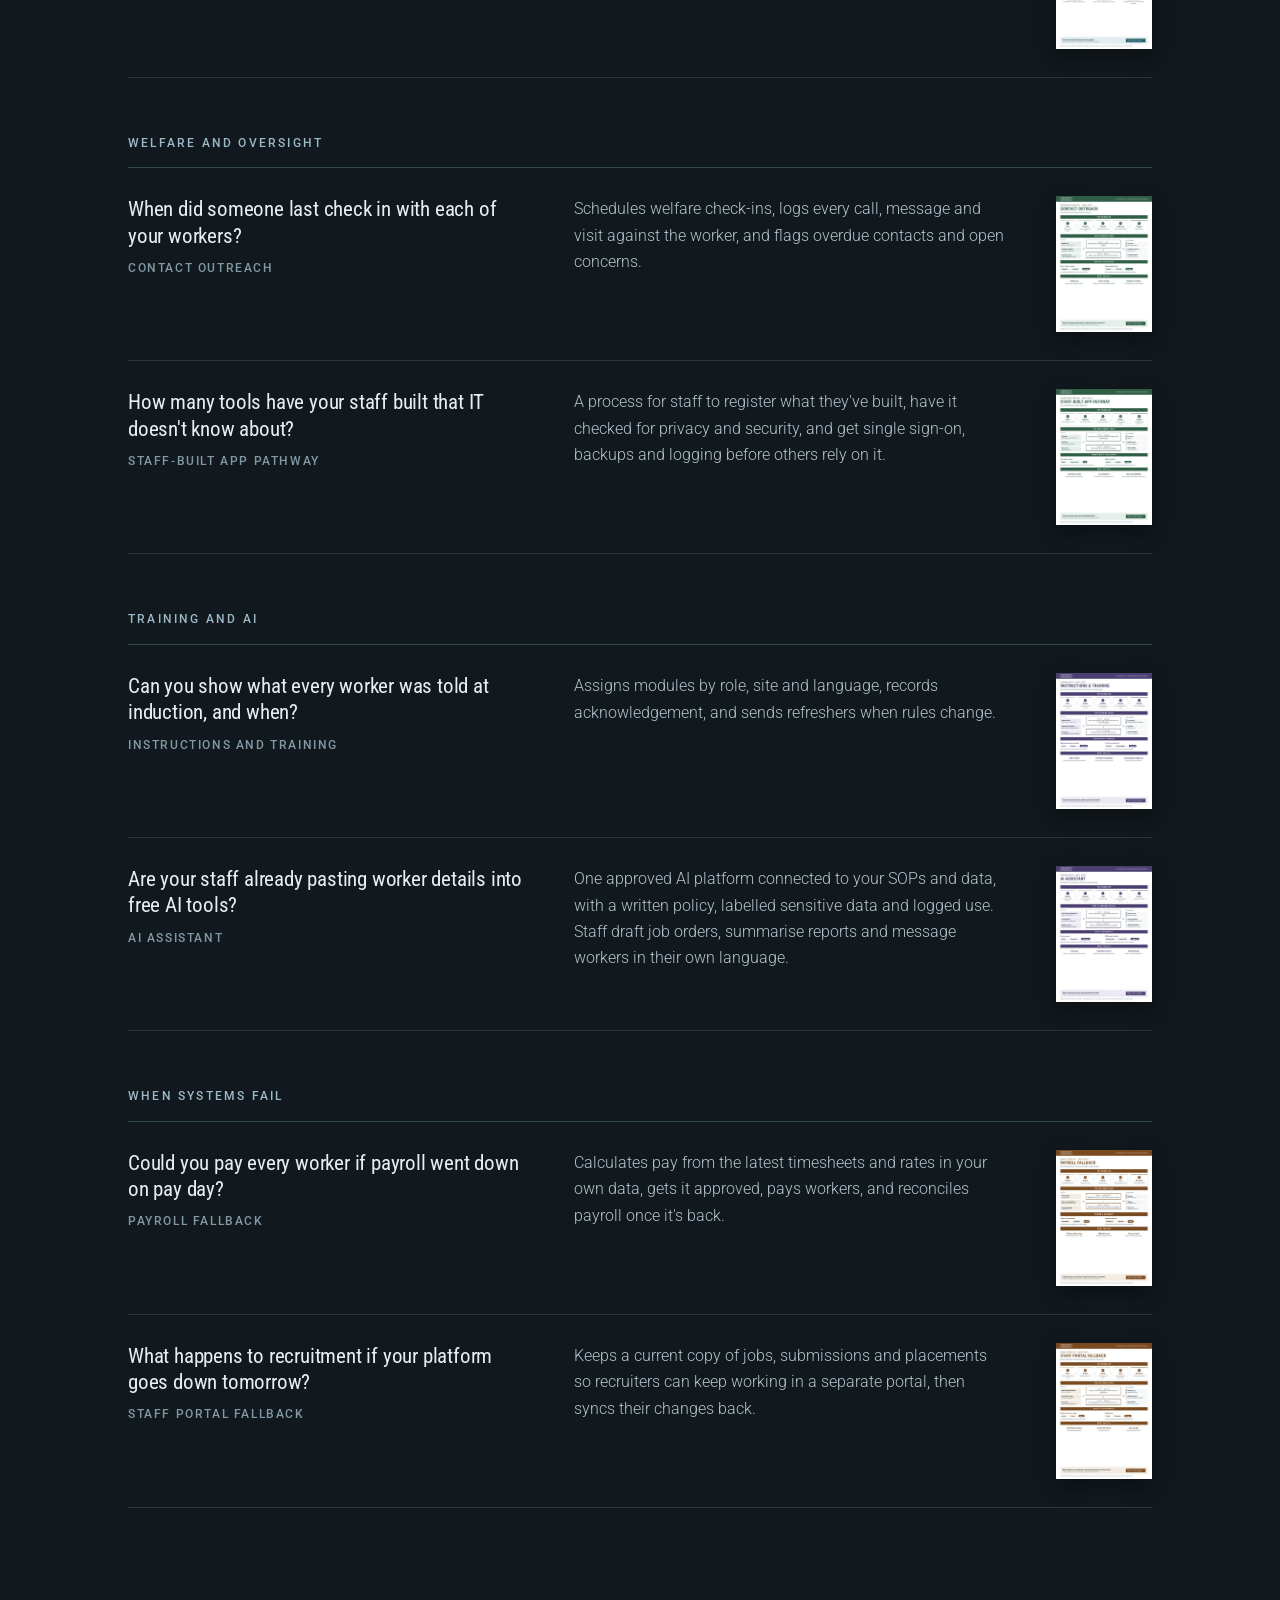
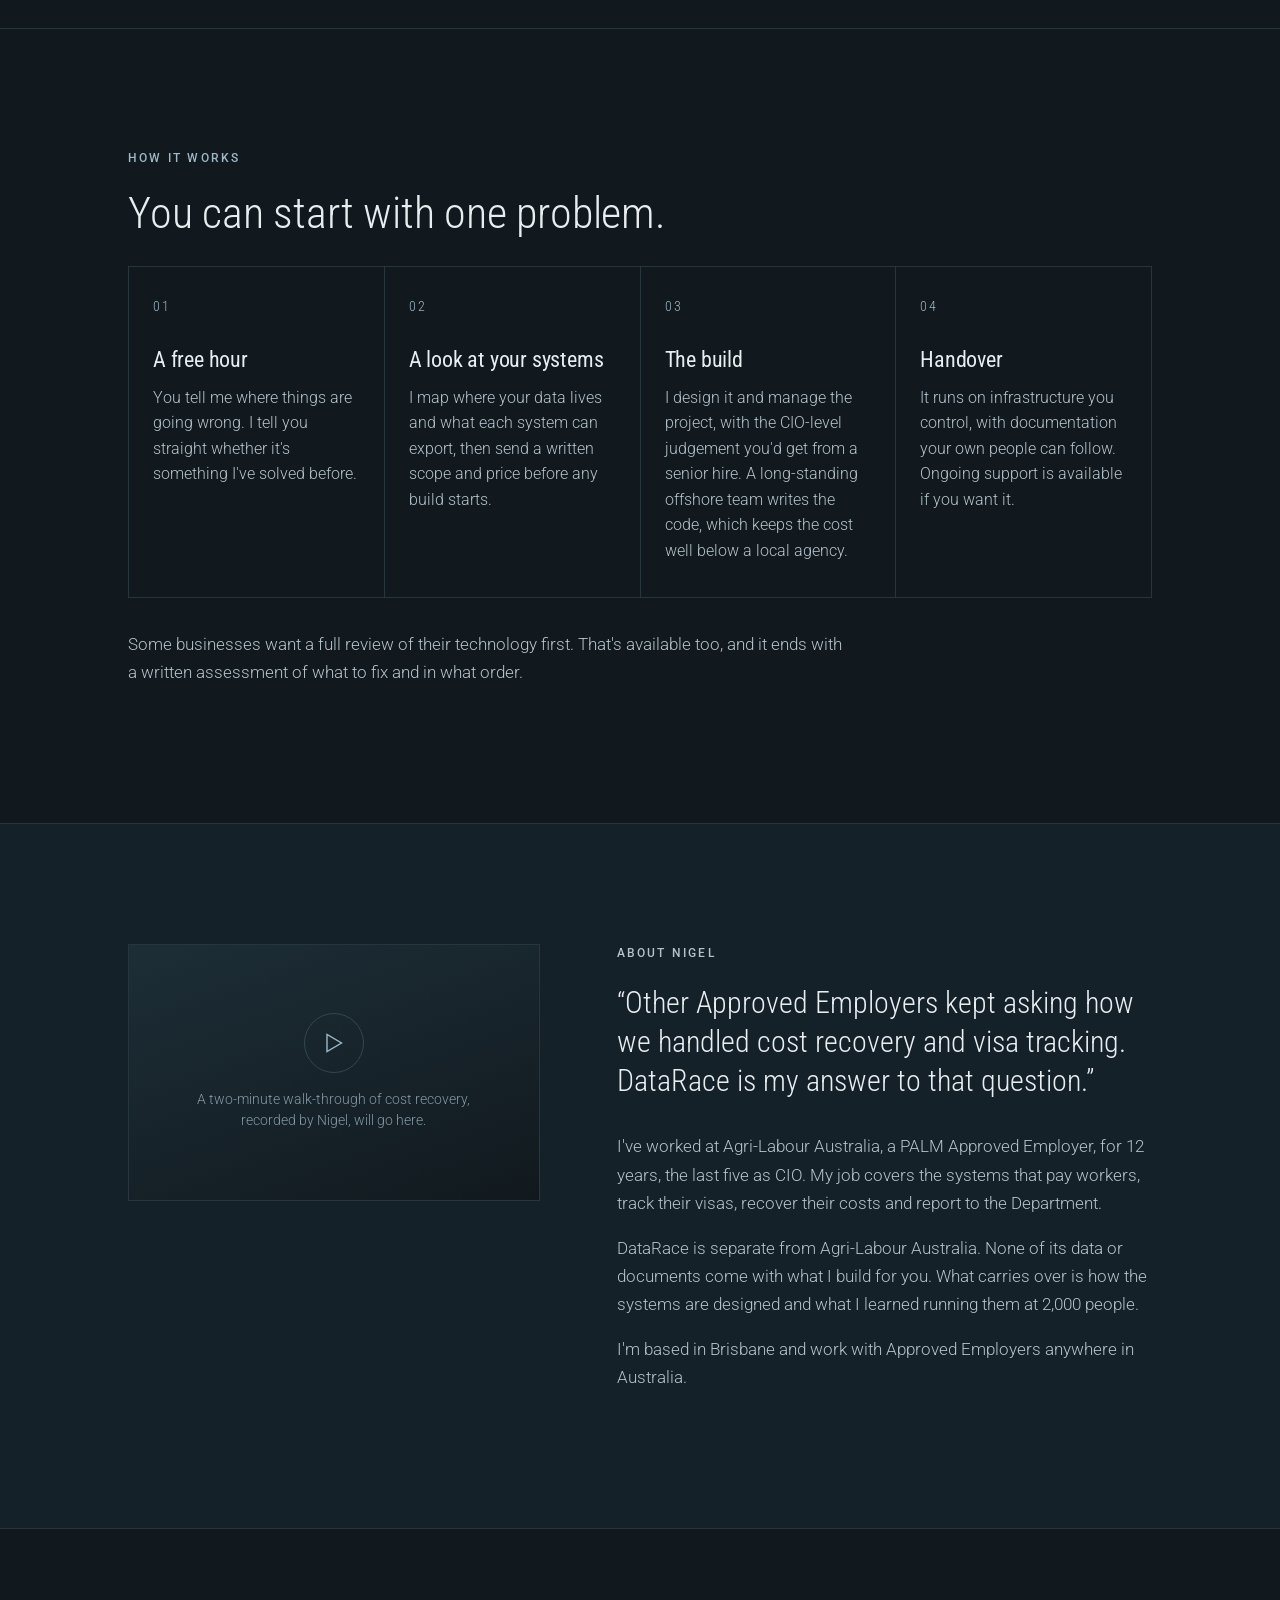
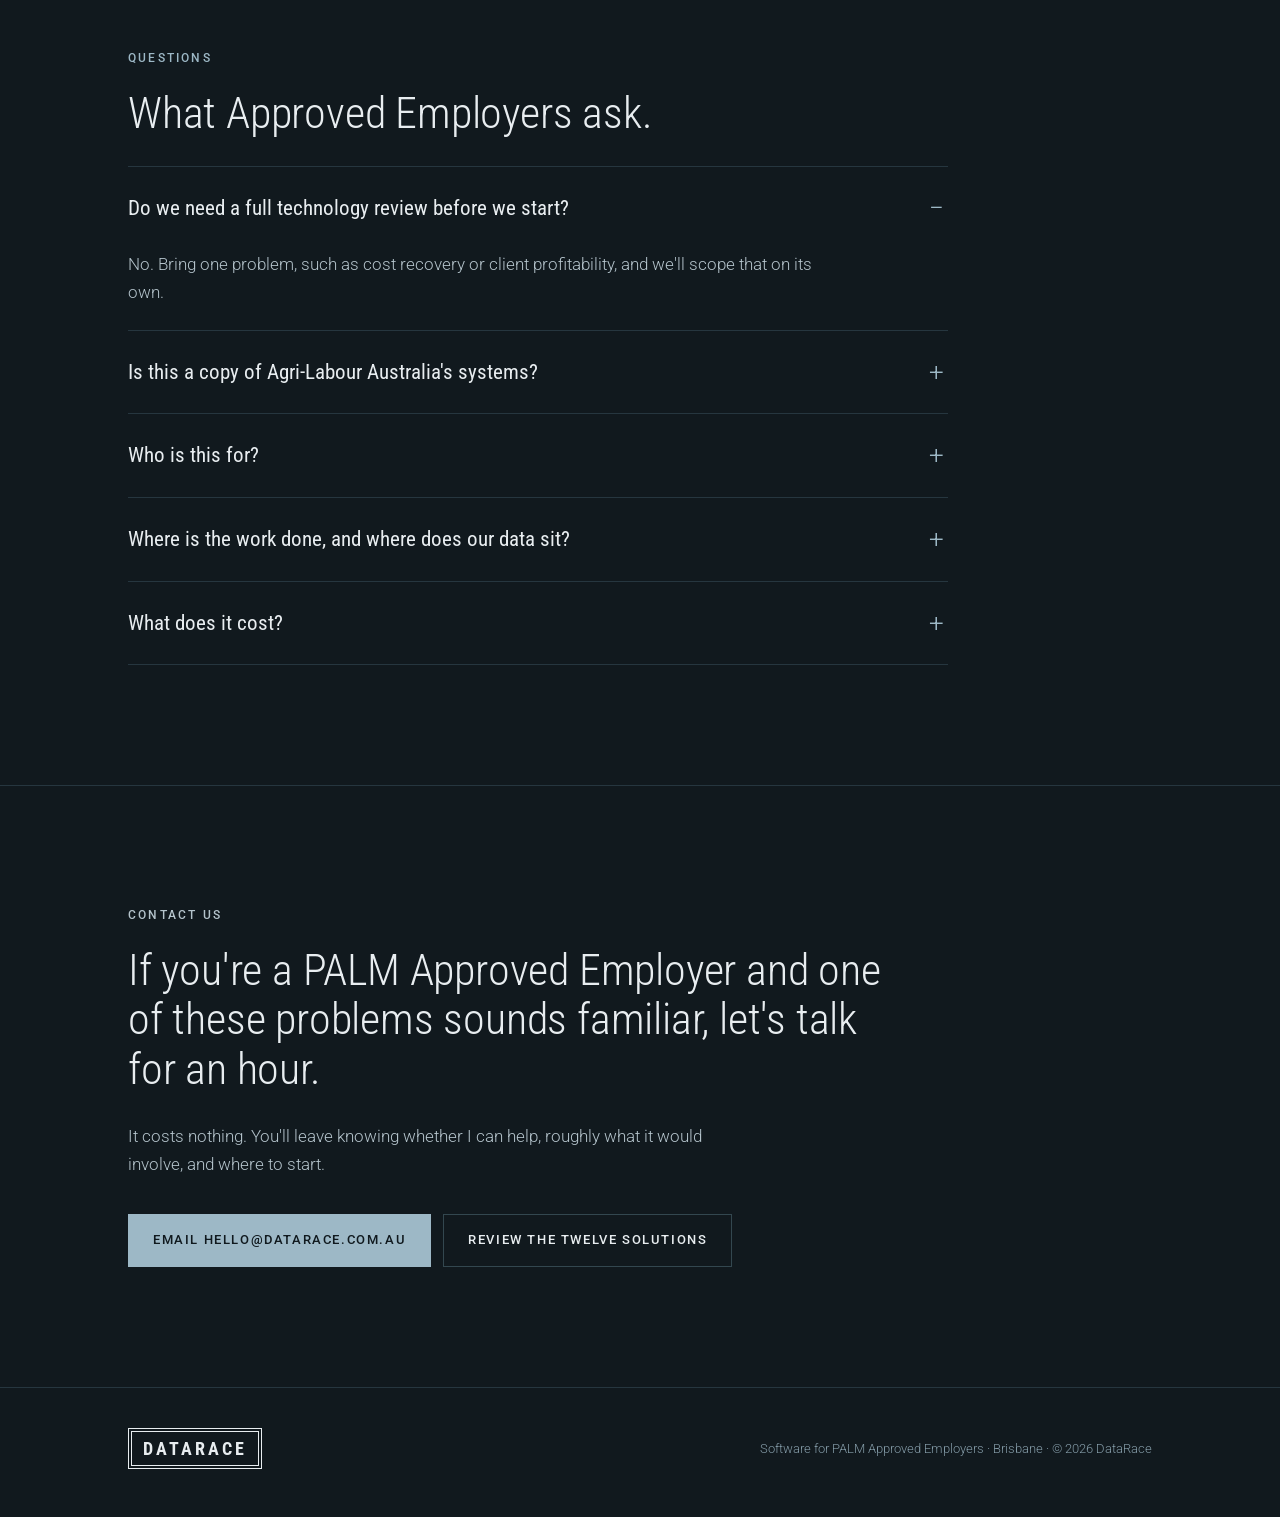
==== commit f32dbee4: "Hero: plural eyebrow, subdued 'for' in title, revised intro paragraphs Co-Authored-By: Claude Opus 5" ====
--- a/index.html
+++ b/index.html
@@ -32,10 +32,10 @@
   <div class="wrap">
     <div class="hero-grid">
       <div>
-        <p class="eyebrow">Nigel McNair · CIO · PALM Approved Employer</p>
-        <h1>Custom Software for<br><span class="nw">PALM Approved Employers.</span></h1>
-        <p class="lead">I'm Nigel McNair. As CIO of a PALM Approved Employer of around 2,000 people, I built the industry-leading systems that run the business. Through DataRace, I now build those same systems for other Approved Employers.</p>
-        <p class="lead">Do you need to improve productivity and compliance? Technology is the answer, and I have a dozen proven solutions to common problems, configured to fit your business exactly.</p>
+        <p class="eyebrow">Nigel McNair · CIO · PALM Approved Employers</p>
+        <h1>Custom Software <span class="h1-for">for</span><br><span class="nw">PALM Approved Employers.</span></h1>
+        <p class="lead">For the last 5 years I've been CIO of a major PALM Approved Employer with around 2,000 people. I built the industry-leading systems that run that business, and now, through DataRace, I build those same systems for other Approved Employers.</p>
+        <p class="lead">Do you need to improve productivity and compliance? Technology is the answer, and I have a dozen solutions for common Approved Employer problems that can be configured to fit your business exactly.</p>
         <p class="essence">Proven solutions for PALM Approved Employers.</p>
         <div class="actions">
           <a class="btn" href="#contact">Contact us</a>
--- a/styles.css
+++ b/styles.css
@@ -57,6 +57,7 @@
 .hero h1 .nw{white-space:nowrap}
 @media (max-width:520px){.hero h1 .nw{white-space:normal}}
 .hero .essence{font-family:var(--display);font-size:clamp(20px,2vw,24px);letter-spacing:.5px;color:var(--text);margin:28px 0 0;padding-left:16px;border-left:2px solid var(--accent)}
+.hero h1 .h1-for{font-size:.6em;font-weight:300;color:var(--muted)}
 .hero .lead strong{color:var(--text);font-weight:400}
 .actions{display:flex;flex-wrap:wrap;gap:12px;margin-top:36px}
 .who{border-left:1px solid var(--line-2);padding-left:28px}
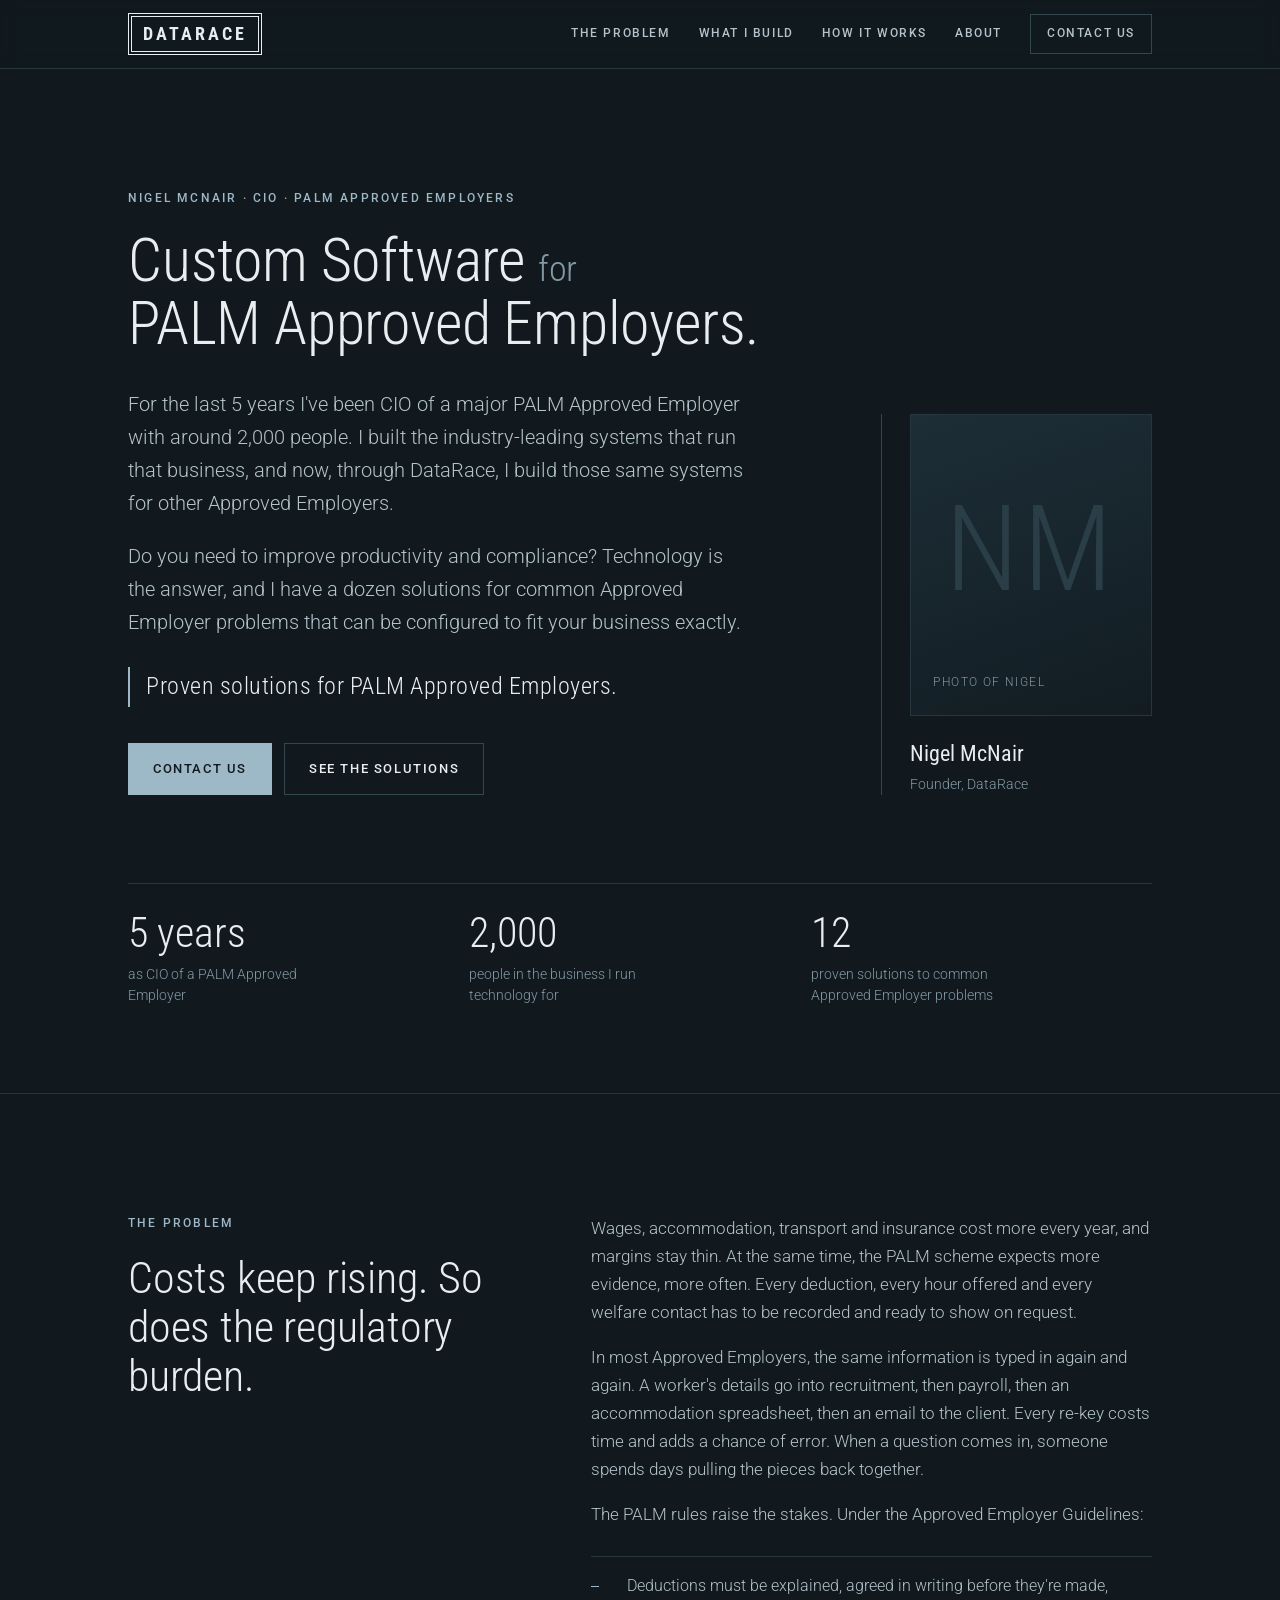
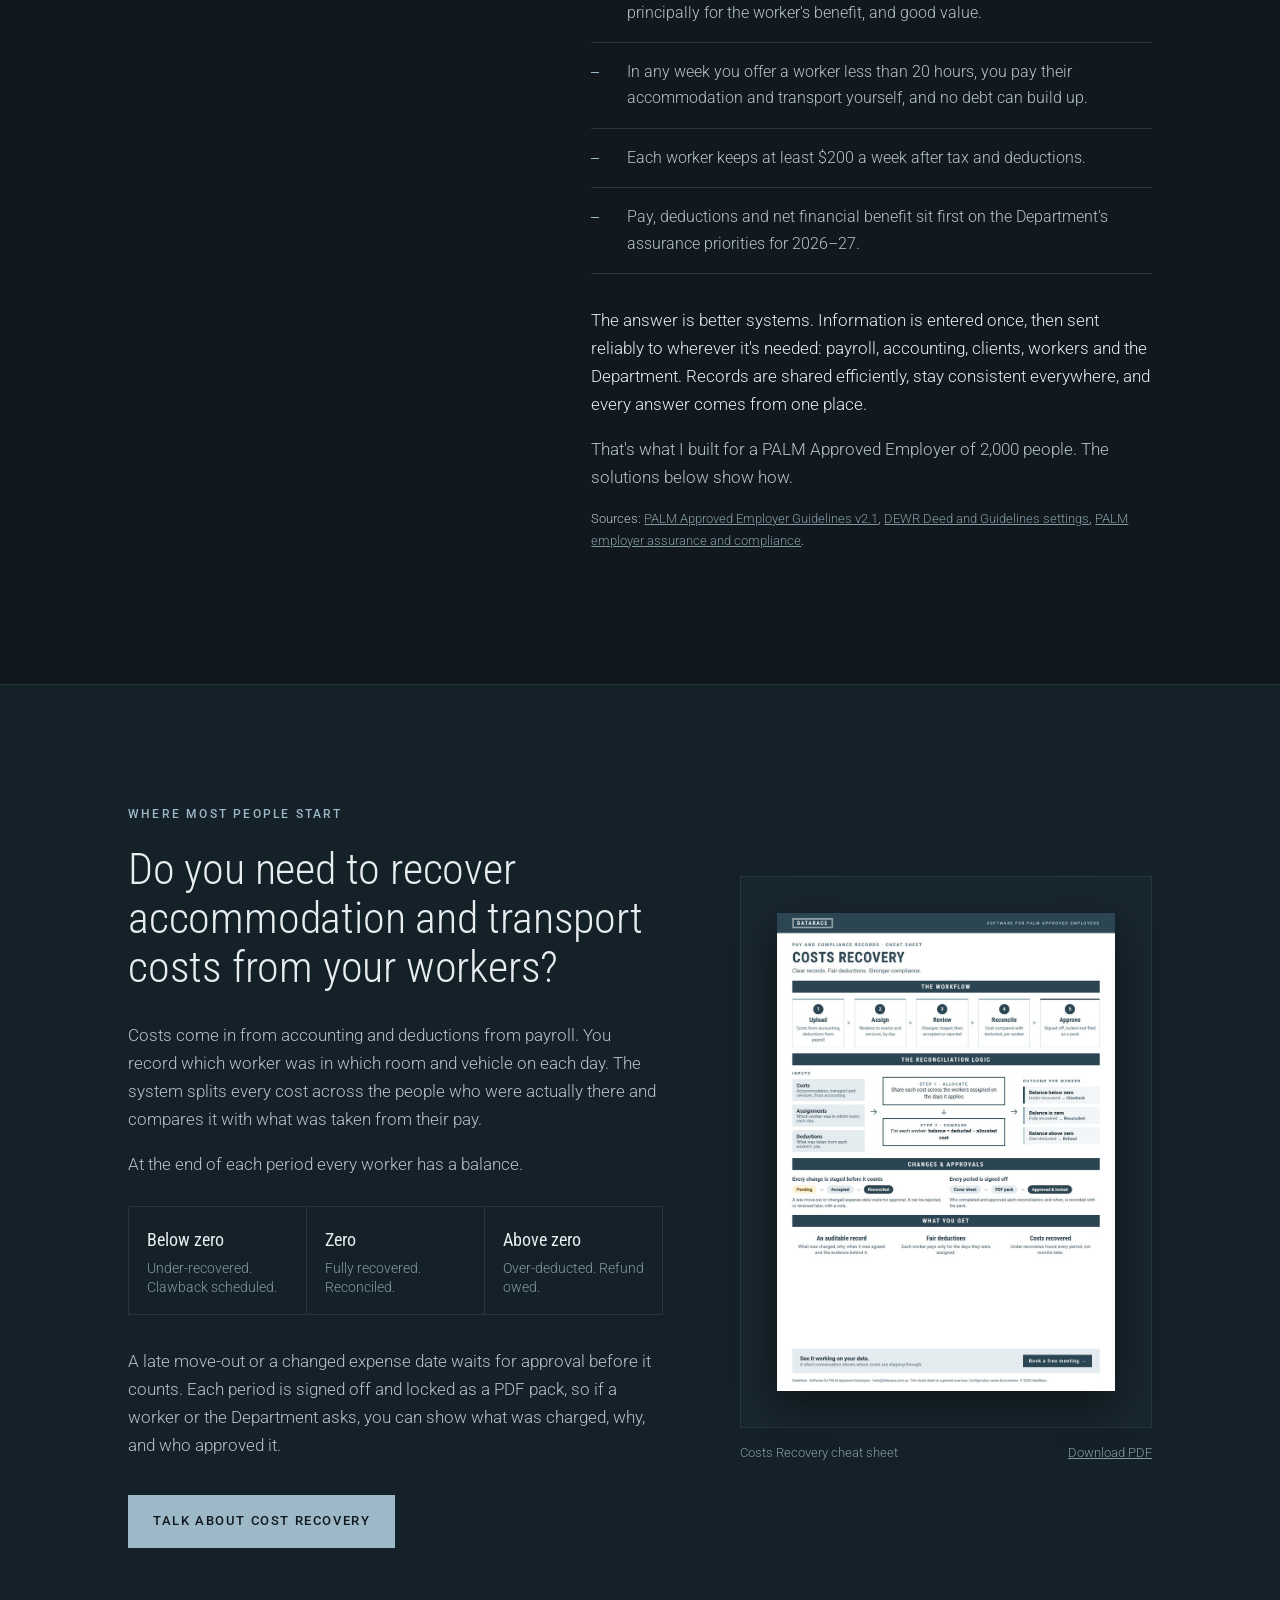
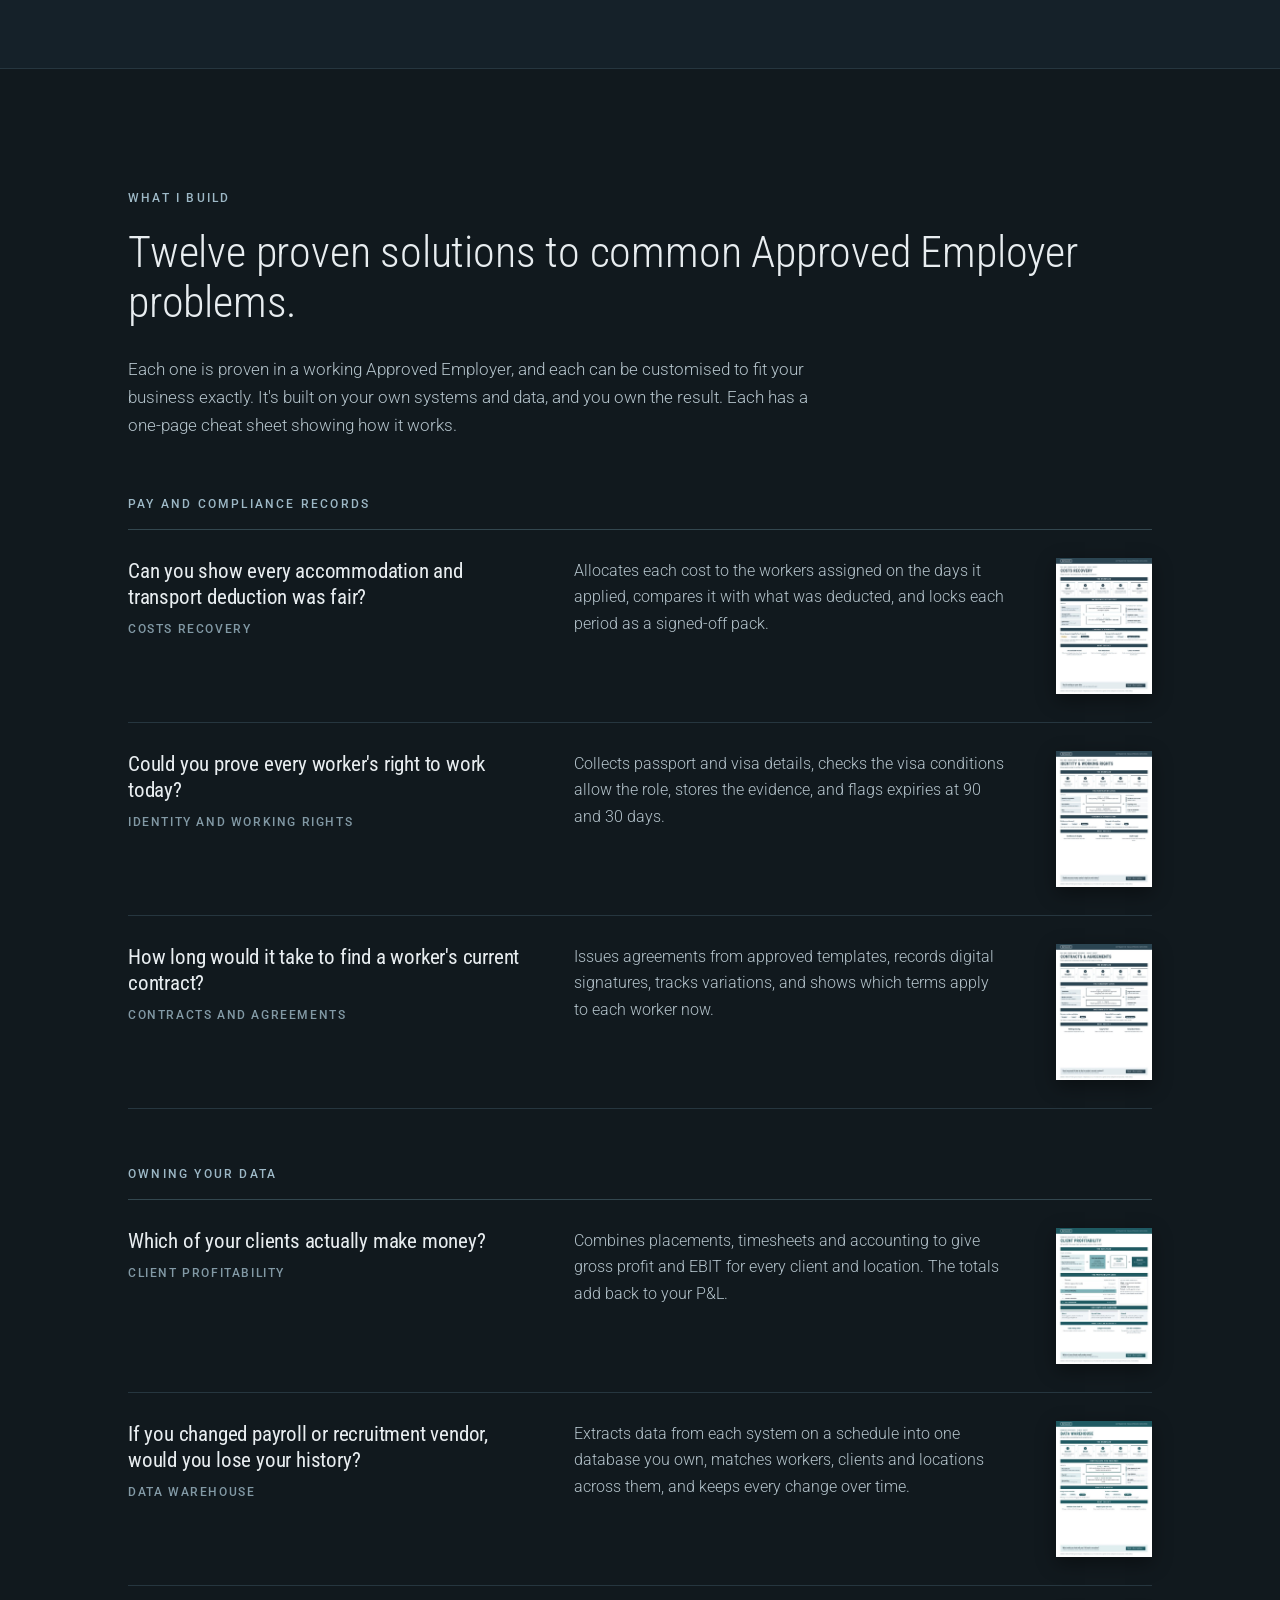
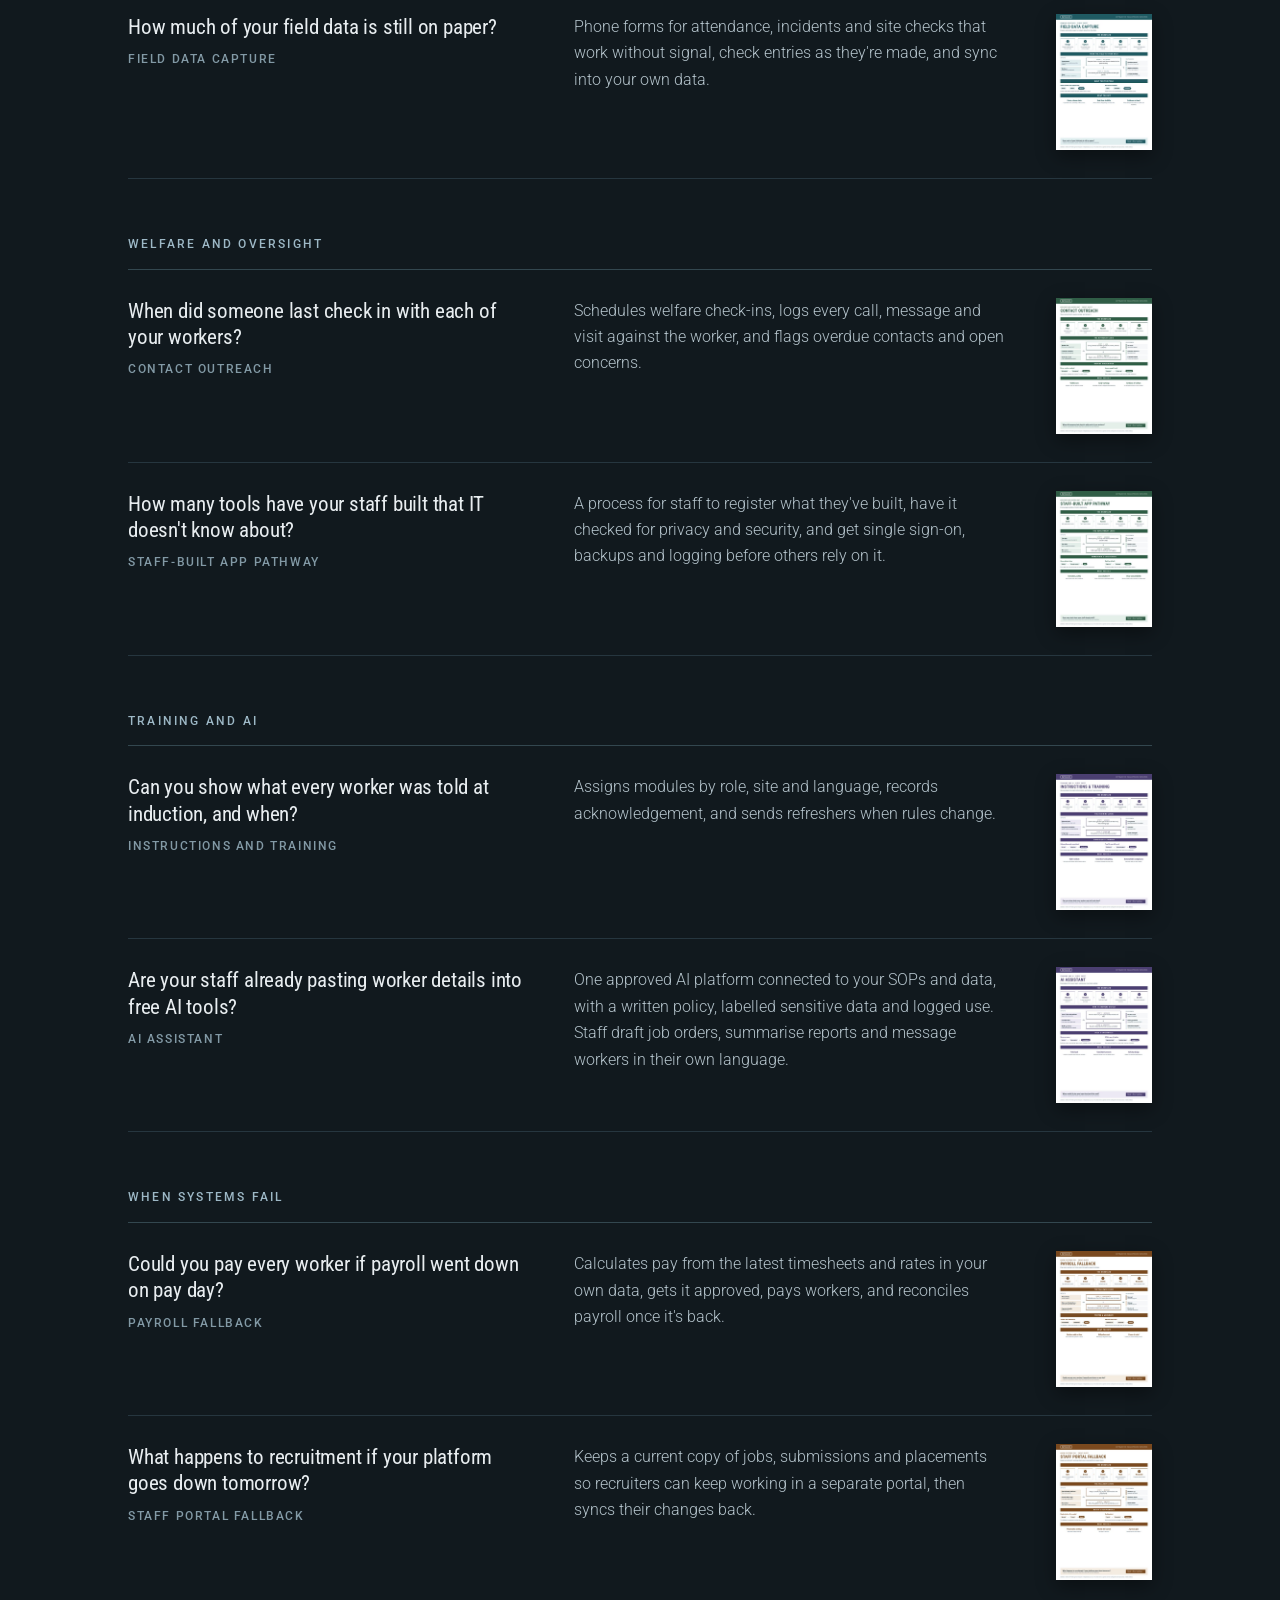
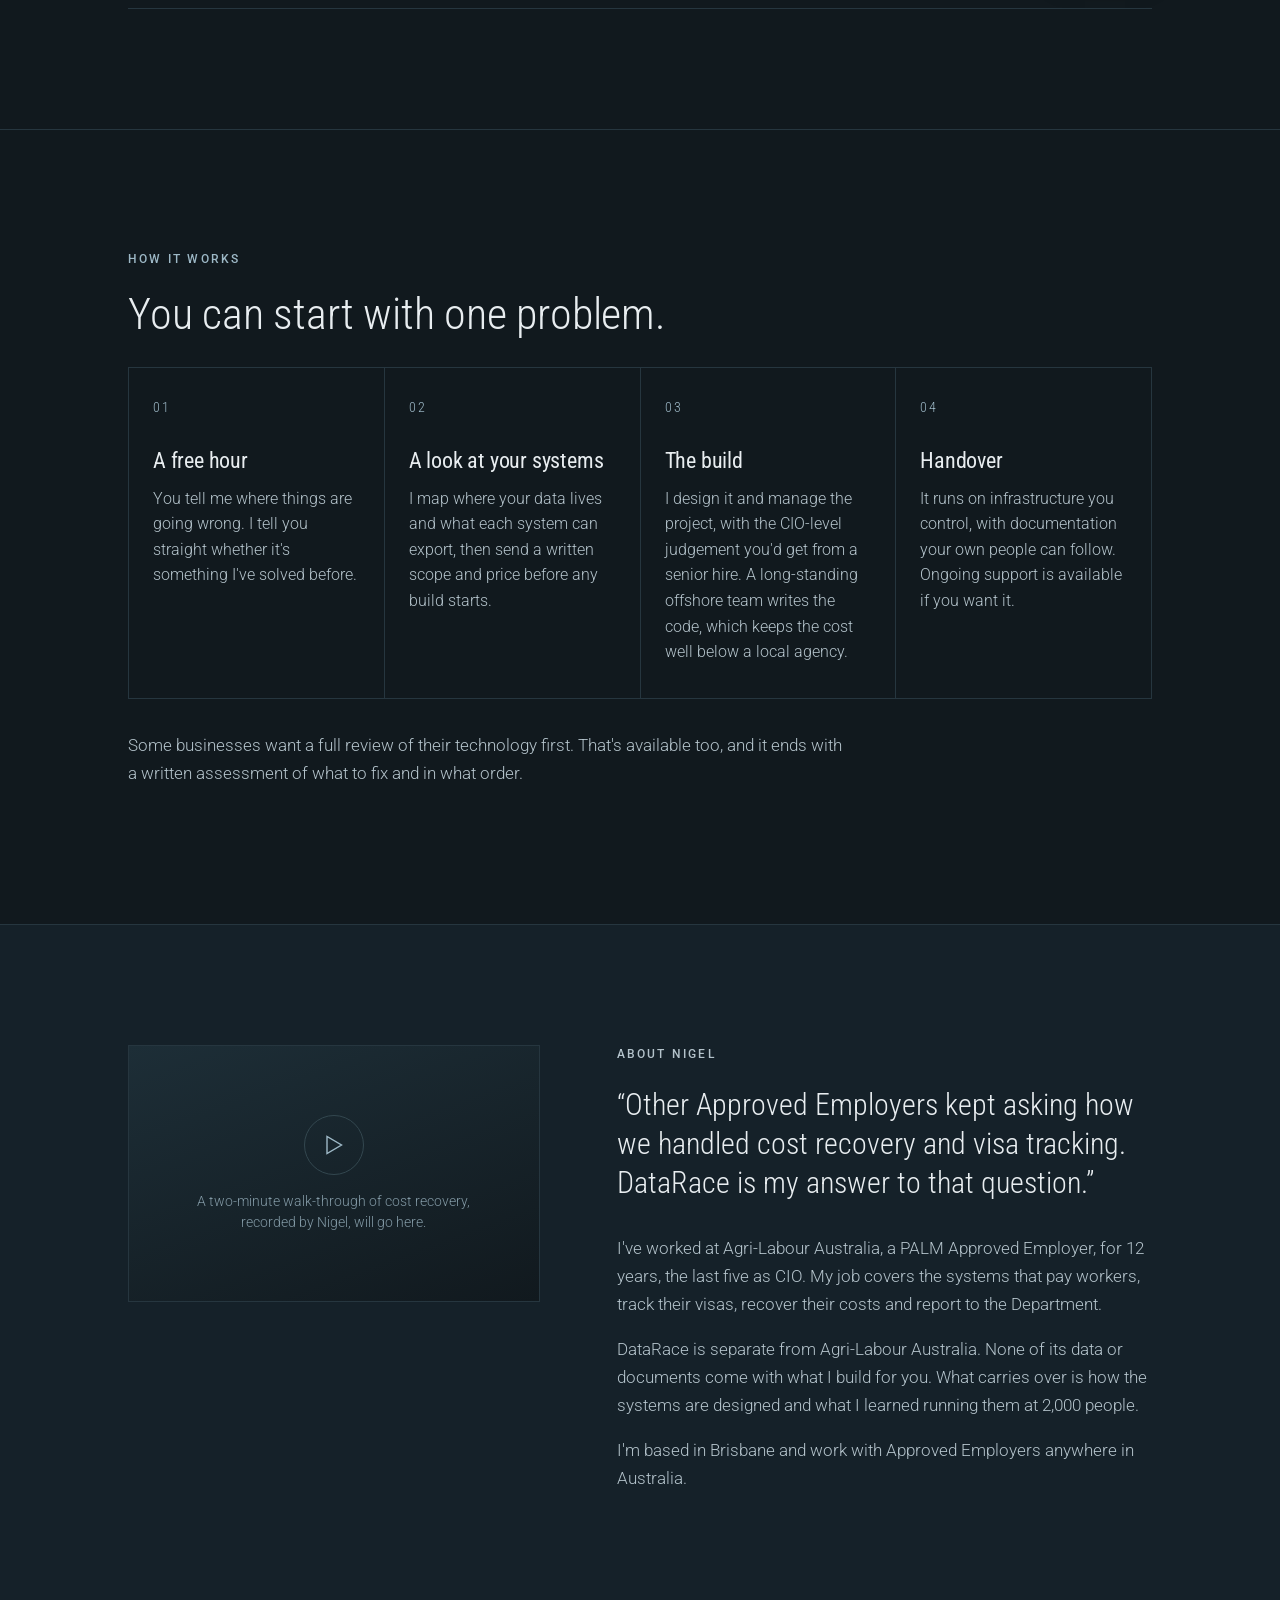
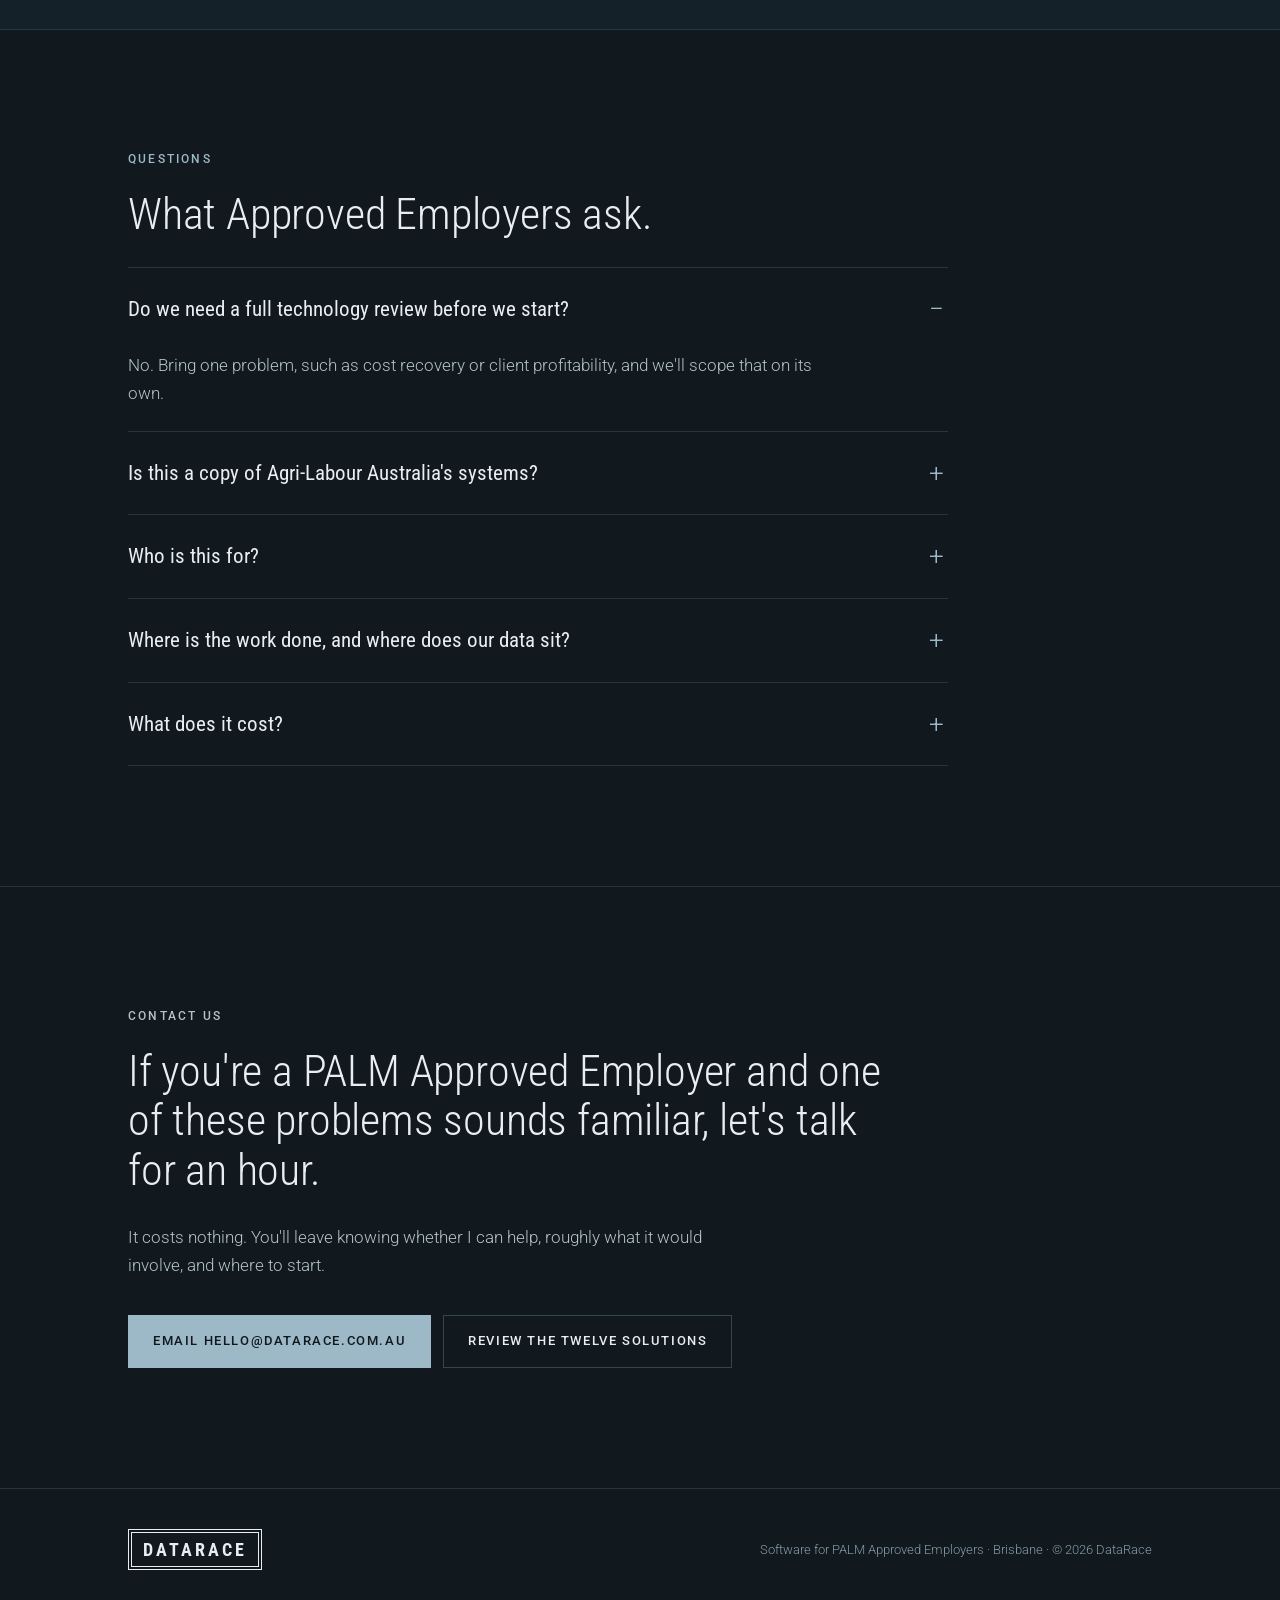
==== commit ad6b0472: "Reframe problem section: cost pressure, regulatory burden, enter-once systems Co-Authored-By: Claude" ====
--- a/index.html
+++ b/index.html
@@ -63,19 +63,20 @@
   <div class="wrap split">
     <div>
       <p class="eyebrow">The problem</p>
-      <h2>Your records are spread across four systems, and the Department wants answers from all of them.</h2>
+      <h2>Costs keep rising. So does the regulatory burden.</h2>
     </div>
     <div class="prose">
-      <p>Most Approved Employers run on a recruitment platform, a payroll system, an accounting package and a stack of spreadsheets. Each holds part of the record for a worker. None holds all of it.</p>
-      <p>That works until a question crosses systems. A worker disputes a rent deduction. A compliance officer asks how transport costs for a site were worked out. A client wants to know why their margin dropped. Someone spends days pulling exports into a spreadsheet, and the answer is only as good as their copy and paste.</p>
-      <p>The PALM rules make this harder than ordinary labour hire. Under the Approved Employer Guidelines:</p>
+      <p>Wages, accommodation, transport and insurance cost more every year, and margins stay thin. At the same time, the PALM scheme expects more evidence, more often. Every deduction, every hour offered and every welfare contact has to be recorded and ready to show on request.</p>
+      <p>In most Approved Employers, the same information is typed in again and again. A worker's details go into recruitment, then payroll, then an accommodation spreadsheet, then an email to the client. Every re-key costs time and adds a chance of error. When a question comes in, someone spends days pulling the pieces back together.</p>
+      <p>The PALM rules raise the stakes. Under the Approved Employer Guidelines:</p>
       <ul class="rules">
         <li>Deductions must be explained, agreed in writing before they're made, principally for the worker's benefit, and good value.</li>
         <li>In any week you offer a worker less than 20 hours, you pay their accommodation and transport yourself, and no debt can build up.</li>
         <li>Each worker keeps at least $200 a week after tax and deductions.</li>
         <li>Pay, deductions and net financial benefit sit first on the Department's assurance priorities for 2026–27.</li>
       </ul>
-      <p class="strong">I've had to answer these questions at Agri-Labour Australia, for 2,000 people. The solutions below are what I built so those answers come from one place.</p>
+      <p class="strong">The answer is better systems. Information is entered once, then sent reliably to wherever it's needed: payroll, accounting, clients, workers and the Department. Records are shared efficiently, stay consistent everywhere, and every answer comes from one place.</p>
+      <p>That's what I built for a PALM Approved Employer of 2,000 people. The solutions below show how.</p>
       <p class="src">Sources: <a href="https://www.palmscheme.gov.au/sites/default/files/2026-03/PALM%20scheme%20Approved%20Employer%20Guidelines%20v2.1.pdf" target="_blank" rel="noopener">PALM Approved Employer Guidelines v2.1</a>, <a href="https://www.dewr.gov.au/download/15464/palm-scheme-approved-employer-deed-and-guidelines-settings-and-transition-advice/33519/palm-scheme-approved-employer-deed-and-guidelines-settings-and-transition-advice/pdf" target="_blank" rel="noopener">DEWR Deed and Guidelines settings</a>, <a href="https://www.palmscheme.gov.au/employer-assurance-and-compliance" target="_blank" rel="noopener">PALM employer assurance and compliance</a>.</p>
     </div>
   </div>
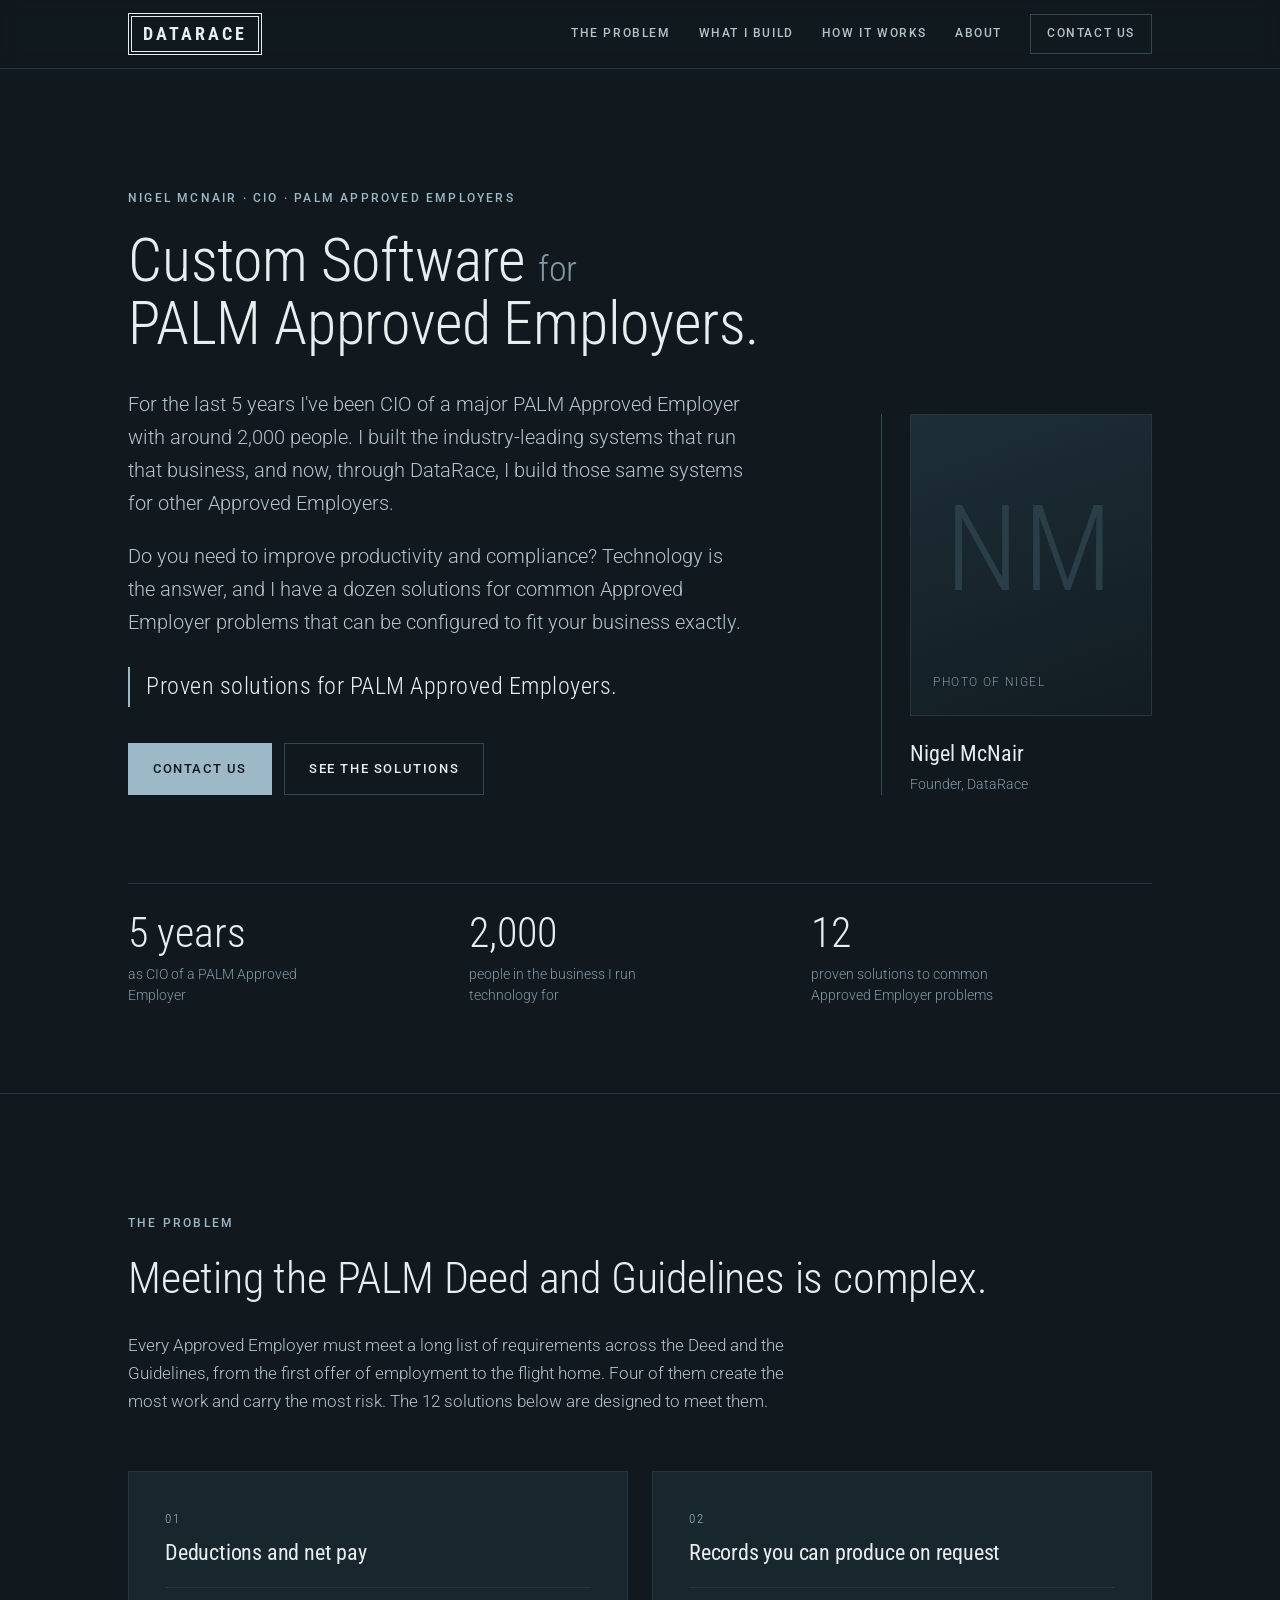
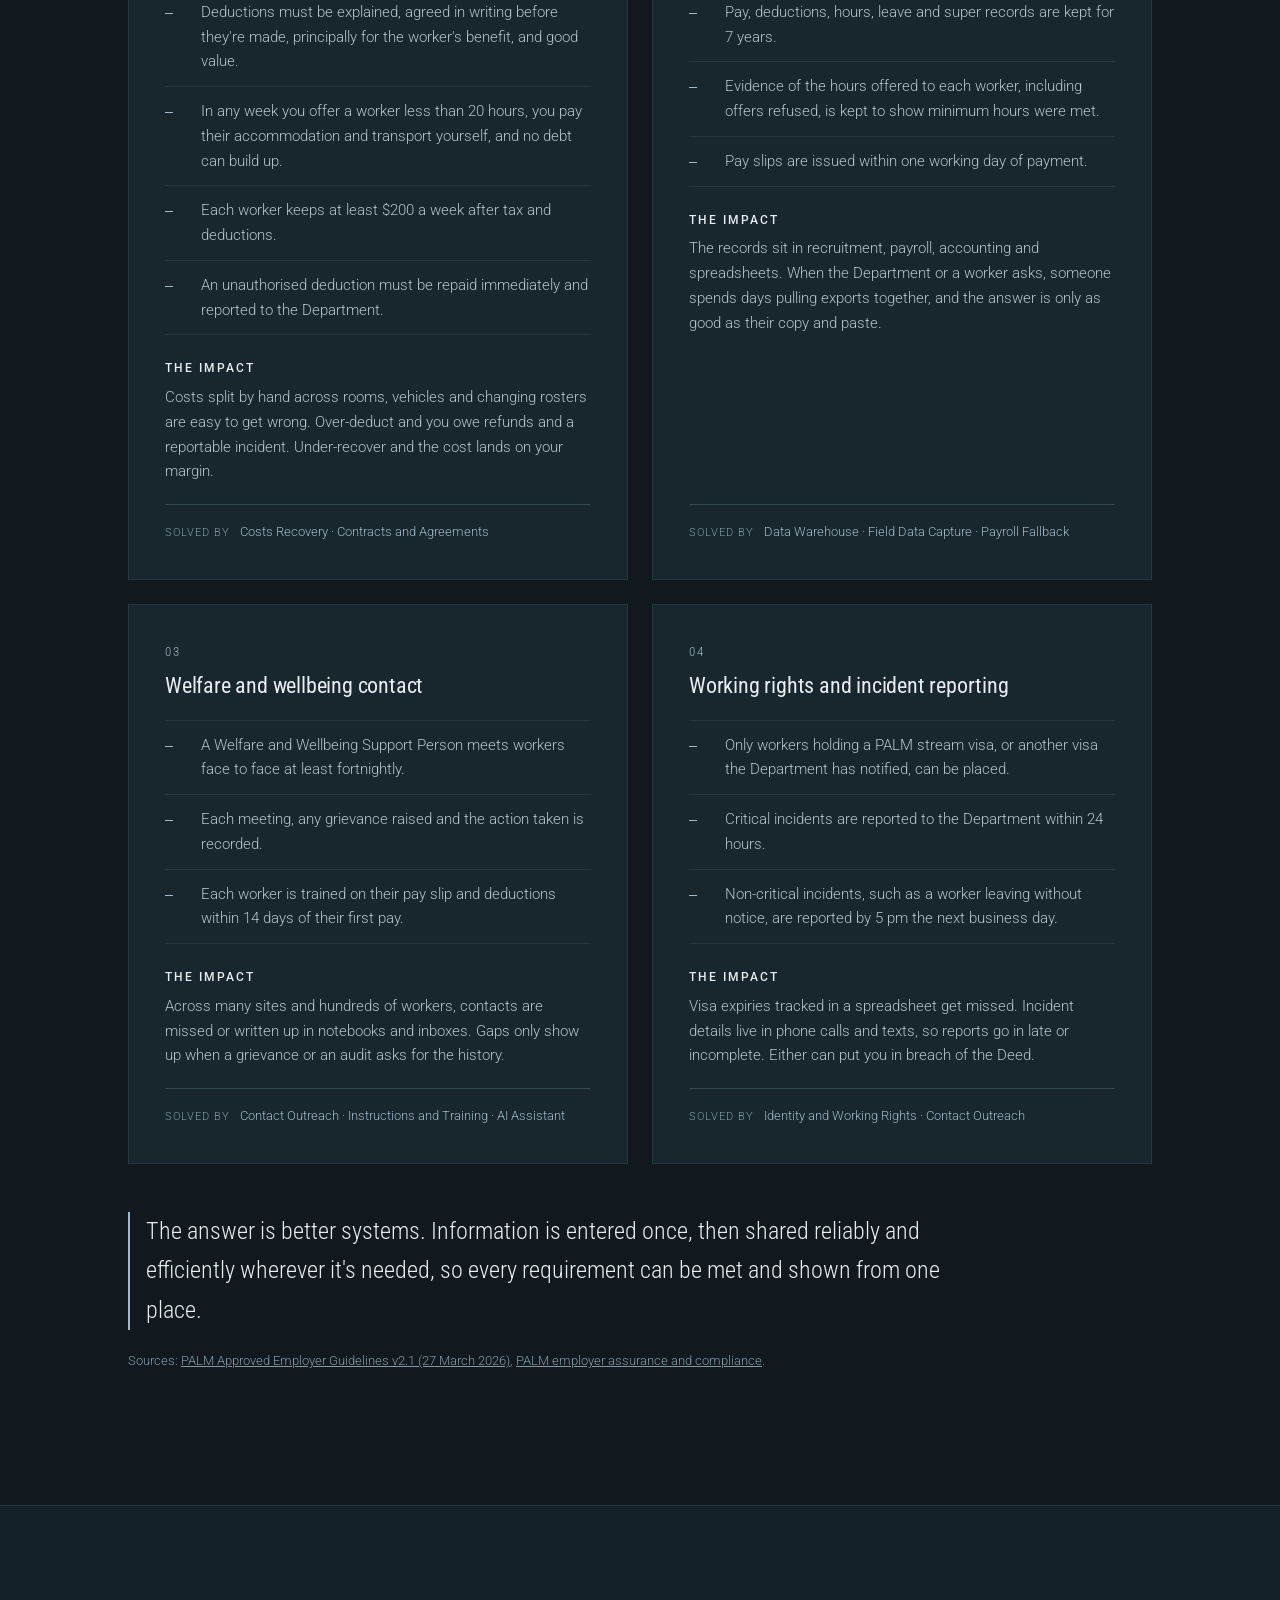
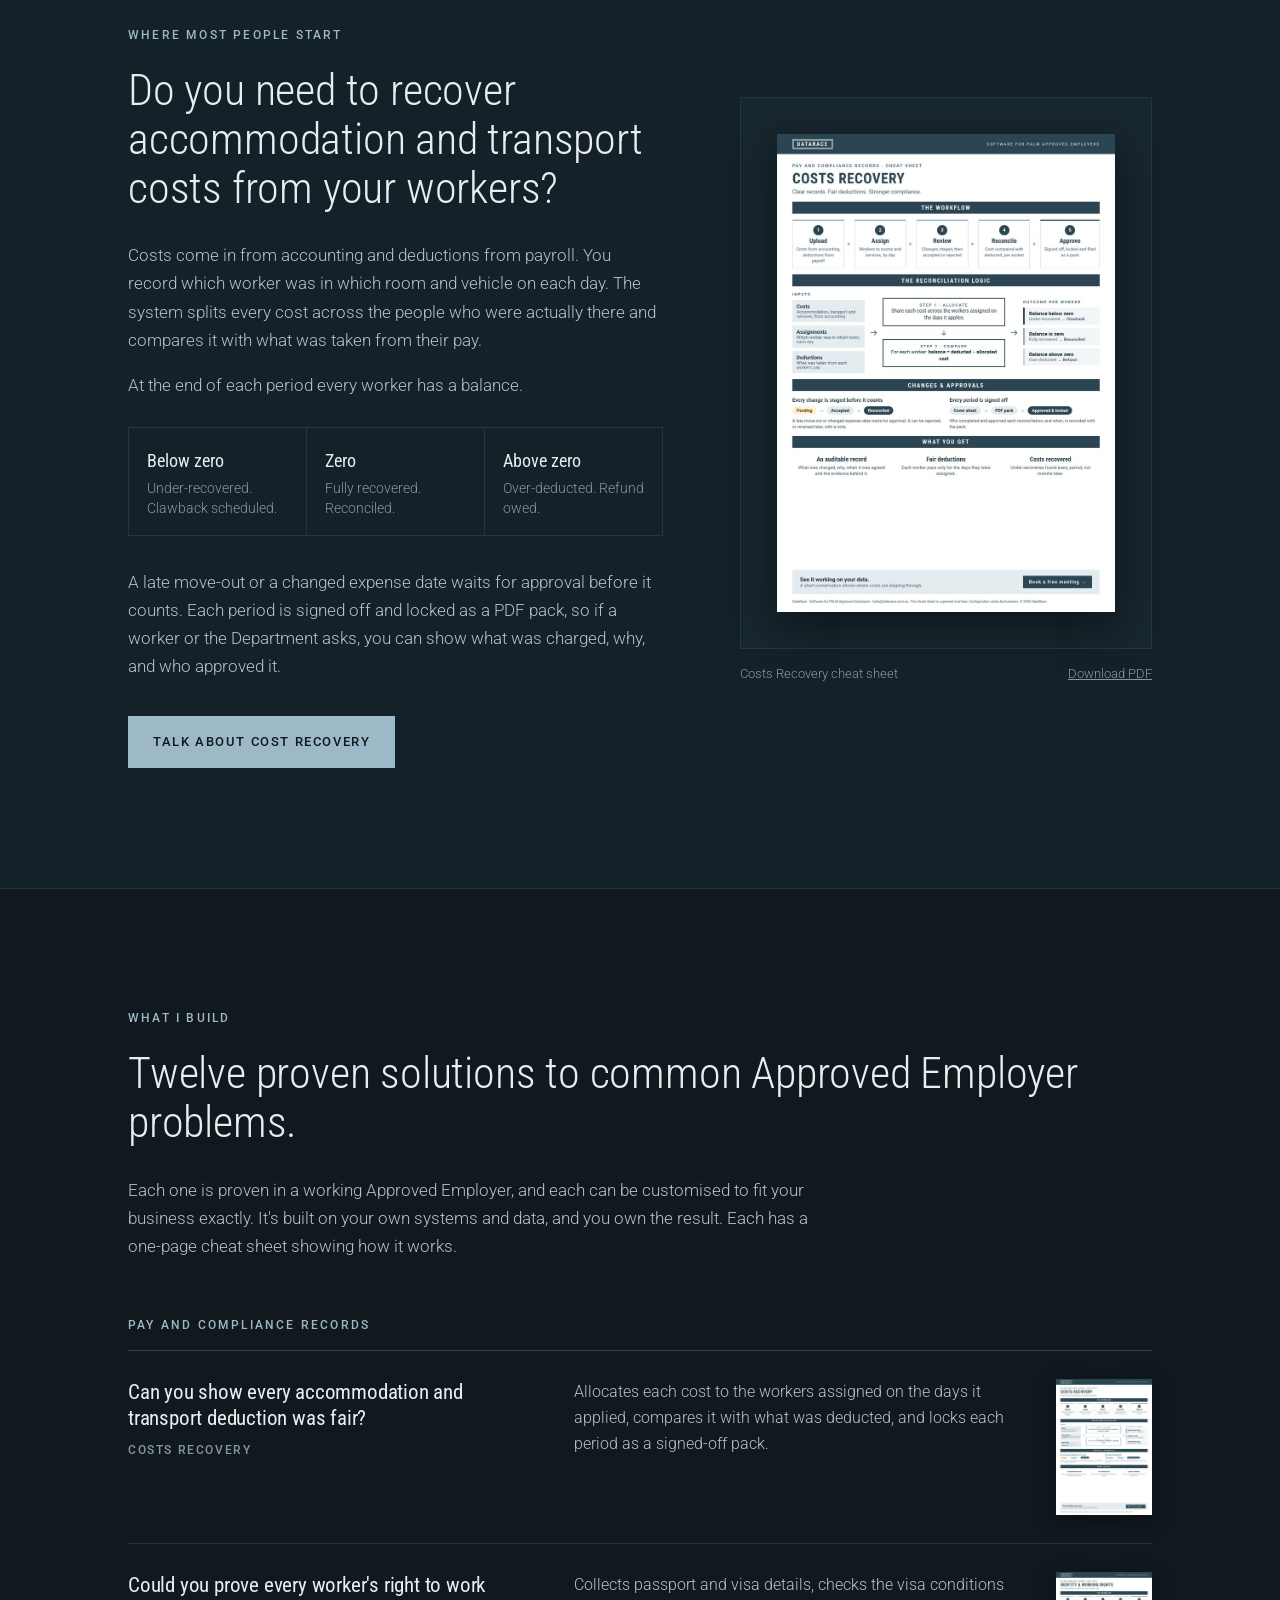
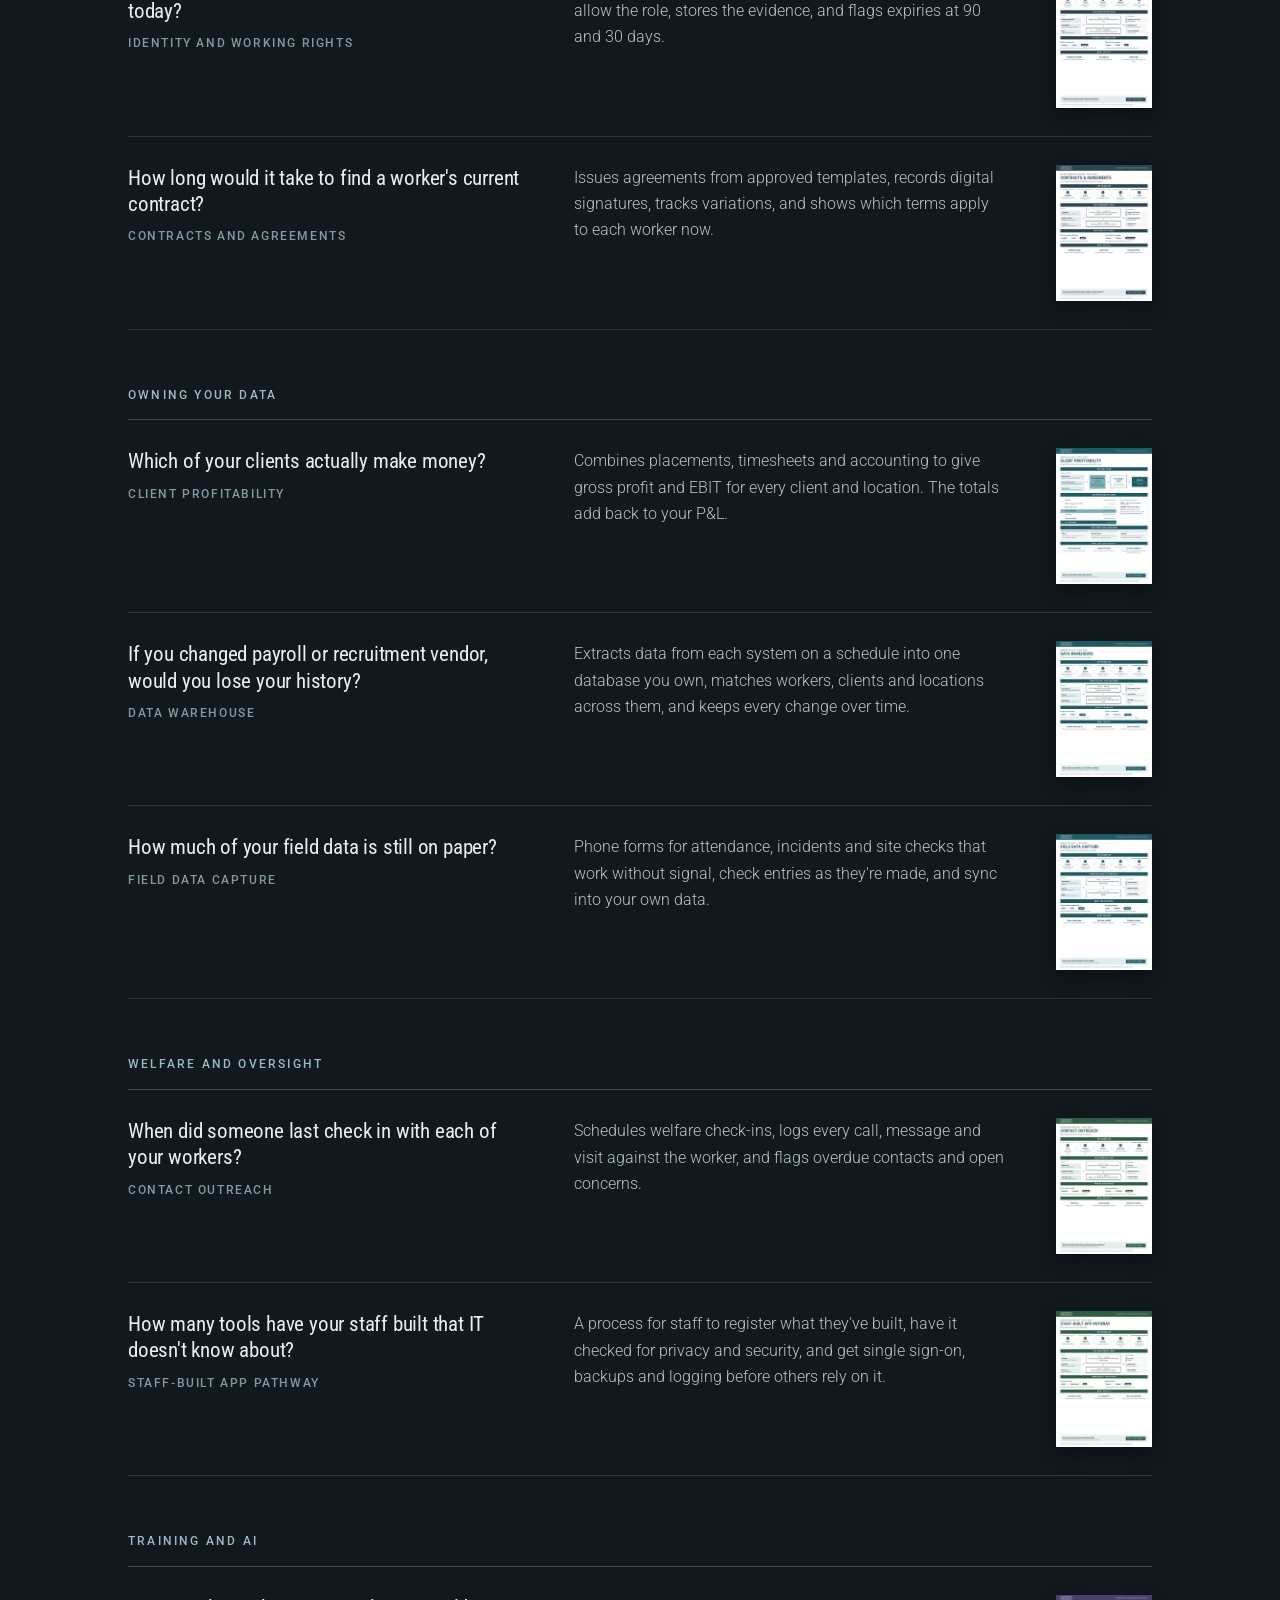
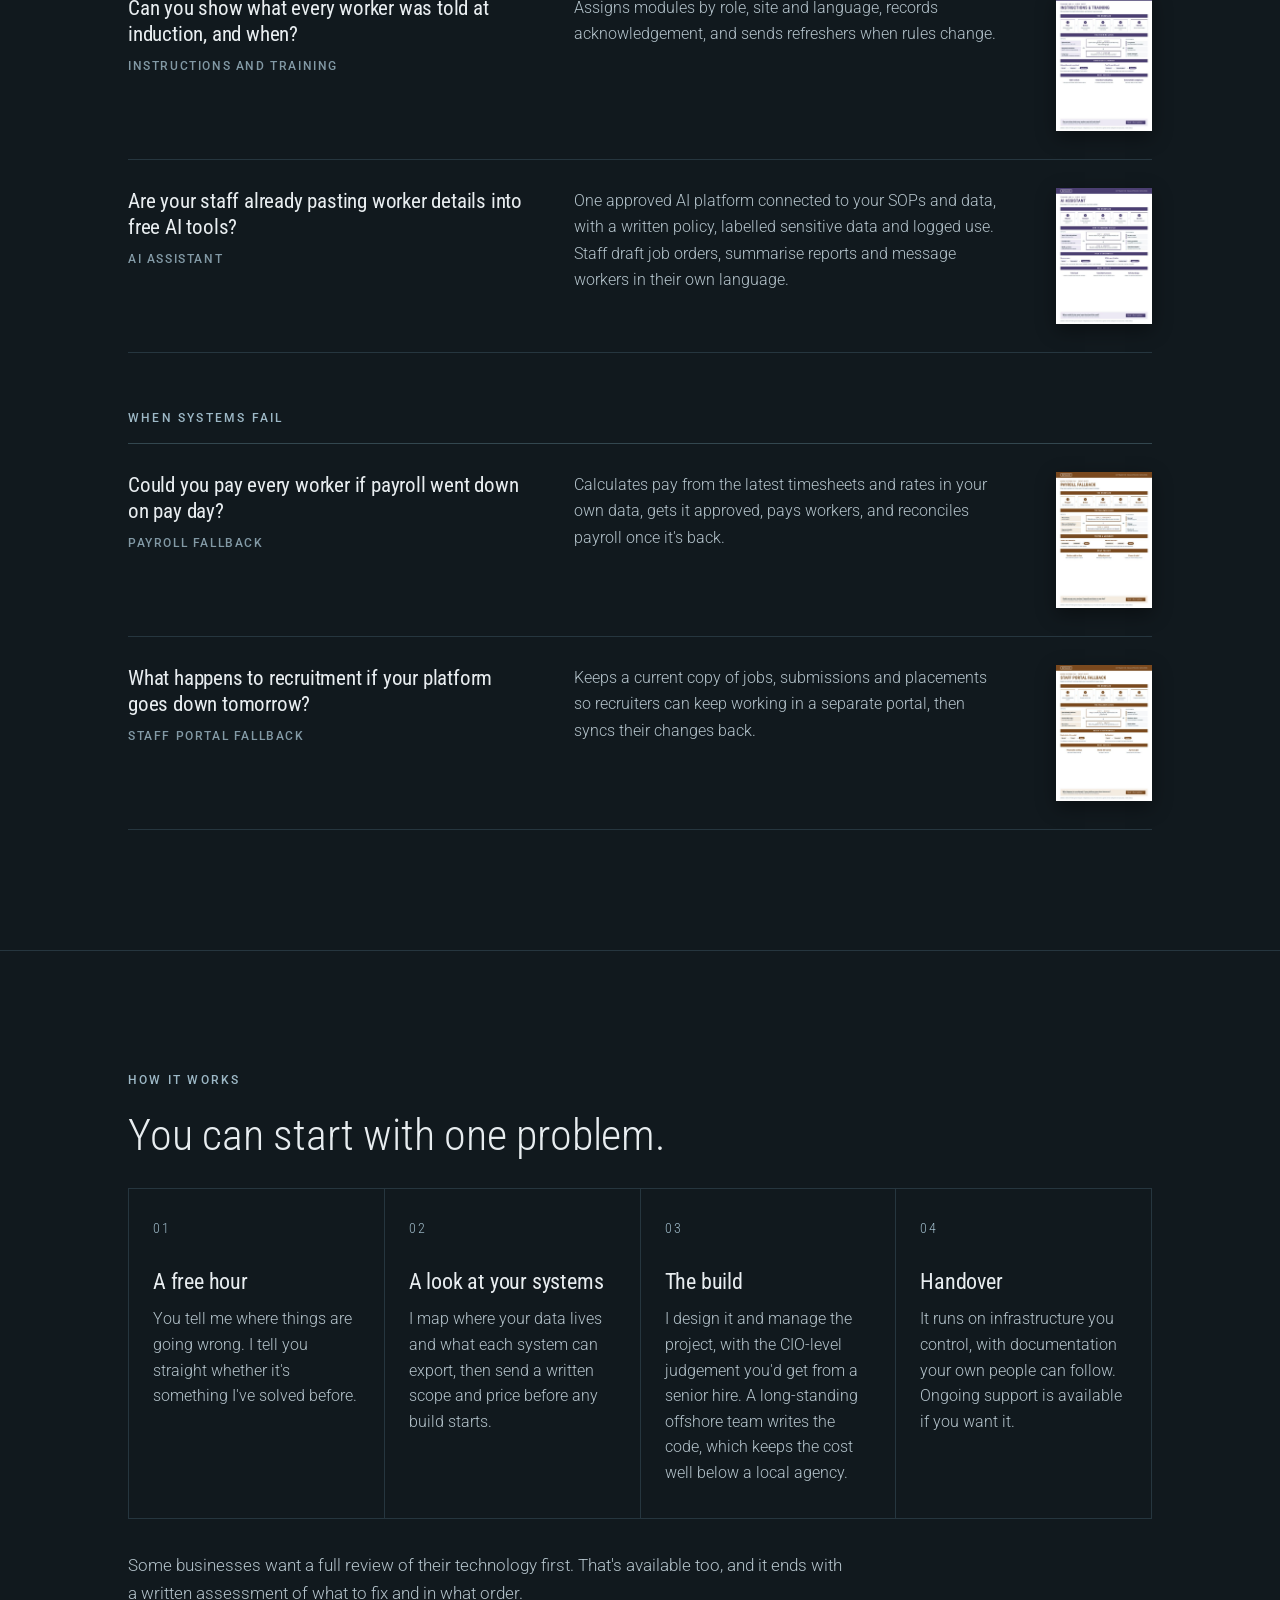
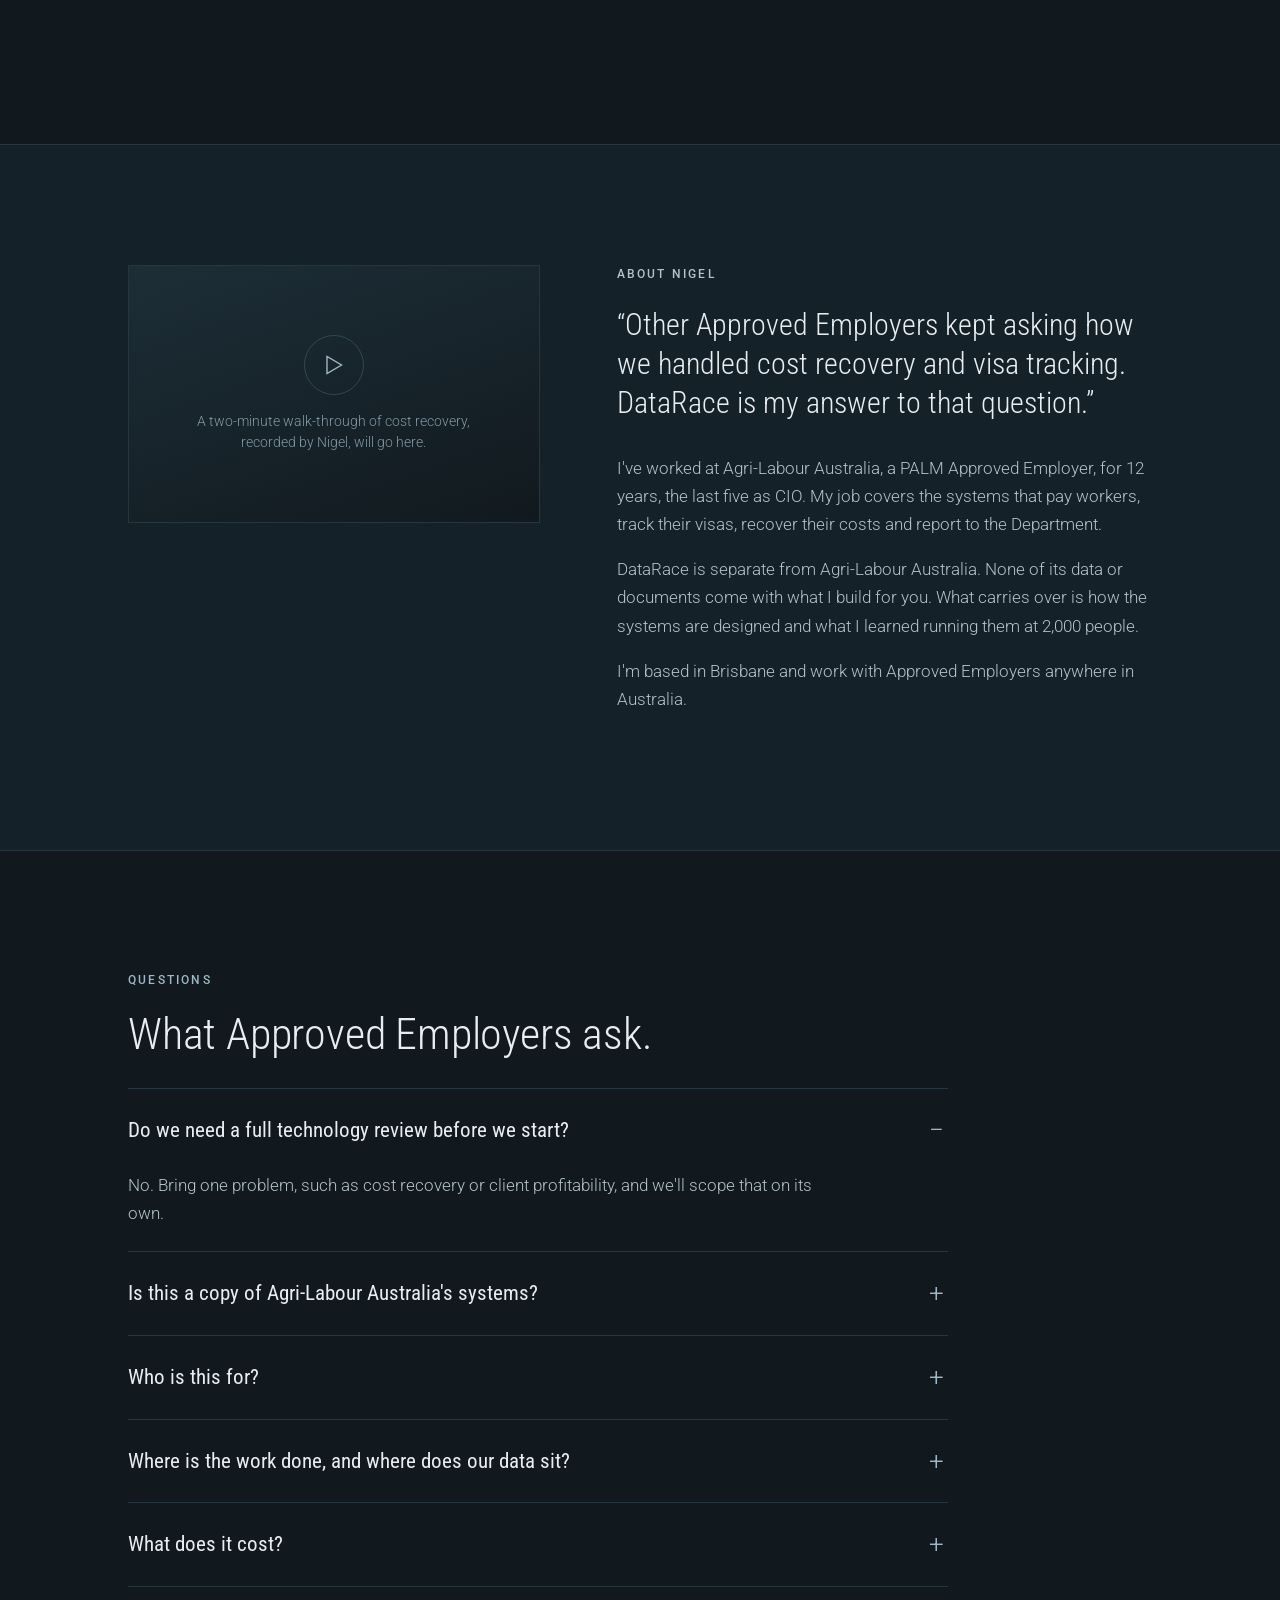
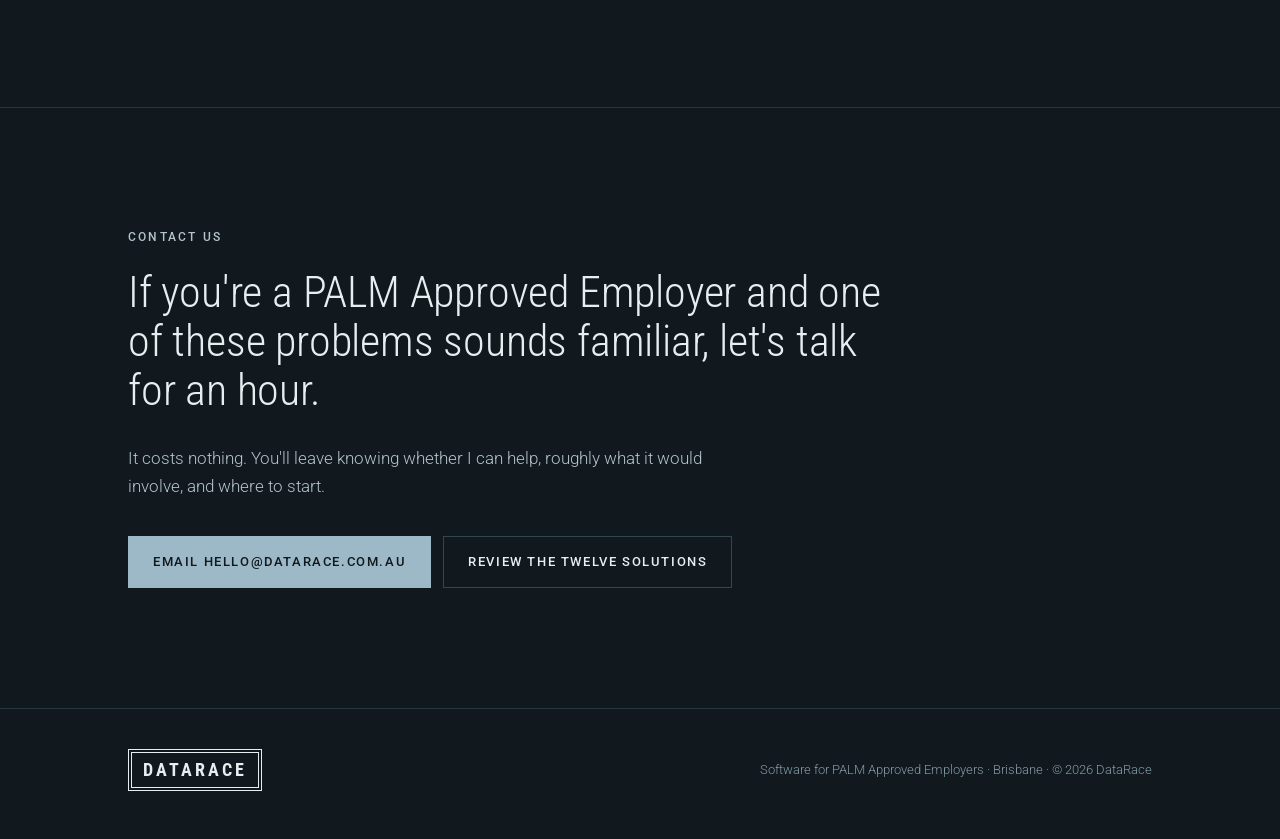
==== commit cf1c2f65: "Rebuild problem section around four PALM Deed and Guidelines requirements Co-Authored-By: Claude Opu" ====
--- a/index.html
+++ b/index.html
@@ -60,25 +60,64 @@
 </section>
 
 <section id="problem">
-  <div class="wrap split">
-    <div>
-      <p class="eyebrow">The problem</p>
-      <h2>Costs keep rising. So does the regulatory burden.</h2>
-    </div>
-    <div class="prose">
-      <p>Wages, accommodation, transport and insurance cost more every year, and margins stay thin. At the same time, the PALM scheme expects more evidence, more often. Every deduction, every hour offered and every welfare contact has to be recorded and ready to show on request.</p>
-      <p>In most Approved Employers, the same information is typed in again and again. A worker's details go into recruitment, then payroll, then an accommodation spreadsheet, then an email to the client. Every re-key costs time and adds a chance of error. When a question comes in, someone spends days pulling the pieces back together.</p>
-      <p>The PALM rules raise the stakes. Under the Approved Employer Guidelines:</p>
-      <ul class="rules">
-        <li>Deductions must be explained, agreed in writing before they're made, principally for the worker's benefit, and good value.</li>
-        <li>In any week you offer a worker less than 20 hours, you pay their accommodation and transport yourself, and no debt can build up.</li>
-        <li>Each worker keeps at least $200 a week after tax and deductions.</li>
-        <li>Pay, deductions and net financial benefit sit first on the Department's assurance priorities for 2026–27.</li>
-      </ul>
-      <p class="strong">The answer is better systems. Information is entered once, then sent reliably to wherever it's needed: payroll, accounting, clients, workers and the Department. Records are shared efficiently, stay consistent everywhere, and every answer comes from one place.</p>
-      <p>That's what I built for a PALM Approved Employer of 2,000 people. The solutions below show how.</p>
-      <p class="src">Sources: <a href="https://www.palmscheme.gov.au/sites/default/files/2026-03/PALM%20scheme%20Approved%20Employer%20Guidelines%20v2.1.pdf" target="_blank" rel="noopener">PALM Approved Employer Guidelines v2.1</a>, <a href="https://www.dewr.gov.au/download/15464/palm-scheme-approved-employer-deed-and-guidelines-settings-and-transition-advice/33519/palm-scheme-approved-employer-deed-and-guidelines-settings-and-transition-advice/pdf" target="_blank" rel="noopener">DEWR Deed and Guidelines settings</a>, <a href="https://www.palmscheme.gov.au/employer-assurance-and-compliance" target="_blank" rel="noopener">PALM employer assurance and compliance</a>.</p>
-    </div>
+  <div class="wrap">
+    <p class="eyebrow">The problem</p>
+    <h2>Meeting the PALM Deed and Guidelines is complex.</h2>
+    <p class="intro">Every Approved Employer must meet a long list of requirements across the Deed and the Guidelines, from the first offer of employment to the flight home. Four of them create the most work and carry the most risk. The 12 solutions below are designed to meet them.</p>
+
+    <div class="reqs">
+      <article class="req">
+        <p class="req-n">01</p>
+        <h3>Deductions and net pay</h3>
+        <ul class="rules">
+          <li>Deductions must be explained, agreed in writing before they're made, principally for the worker's benefit, and good value.</li>
+          <li>In any week you offer a worker less than 20 hours, you pay their accommodation and transport yourself, and no debt can build up.</li>
+          <li>Each worker keeps at least $200 a week after tax and deductions.</li>
+          <li>An unauthorised deduction must be repaid immediately and reported to the Department.</li>
+        </ul>
+        <p class="req-impact"><b>The impact</b>Costs split by hand across rooms, vehicles and changing rosters are easy to get wrong. Over-deduct and you owe refunds and a reportable incident. Under-recover and the cost lands on your margin.</p>
+        <p class="req-sol">Costs Recovery · Contracts and Agreements</p>
+      </article>
+
+      <article class="req">
+        <p class="req-n">02</p>
+        <h3>Records you can produce on request</h3>
+        <ul class="rules">
+          <li>Pay, deductions, hours, leave and super records are kept for 7 years.</li>
+          <li>Evidence of the hours offered to each worker, including offers refused, is kept to show minimum hours were met.</li>
+          <li>Pay slips are issued within one working day of payment.</li>
+        </ul>
+        <p class="req-impact"><b>The impact</b>The records sit in recruitment, payroll, accounting and spreadsheets. When the Department or a worker asks, someone spends days pulling exports together, and the answer is only as good as their copy and paste.</p>
+        <p class="req-sol">Data Warehouse · Field Data Capture · Payroll Fallback</p>
+      </article>
+
+      <article class="req">
+        <p class="req-n">03</p>
+        <h3>Welfare and wellbeing contact</h3>
+        <ul class="rules">
+          <li>A Welfare and Wellbeing Support Person meets workers face to face at least fortnightly.</li>
+          <li>Each meeting, any grievance raised and the action taken is recorded.</li>
+          <li>Each worker is trained on their pay slip and deductions within 14 days of their first pay.</li>
+        </ul>
+        <p class="req-impact"><b>The impact</b>Across many sites and hundreds of workers, contacts are missed or written up in notebooks and inboxes. Gaps only show up when a grievance or an audit asks for the history.</p>
+        <p class="req-sol">Contact Outreach · Instructions and Training · AI Assistant</p>
+      </article>
+
+      <article class="req">
+        <p class="req-n">04</p>
+        <h3>Working rights and incident reporting</h3>
+        <ul class="rules">
+          <li>Only workers holding a PALM stream visa, or another visa the Department has notified, can be placed.</li>
+          <li>Critical incidents are reported to the Department within 24 hours.</li>
+          <li>Non-critical incidents, such as a worker leaving without notice, are reported by 5 pm the next business day.</li>
+        </ul>
+        <p class="req-impact"><b>The impact</b>Visa expiries tracked in a spreadsheet get missed. Incident details live in phone calls and texts, so reports go in late or incomplete. Either can put you in breach of the Deed.</p>
+        <p class="req-sol">Identity and Working Rights · Contact Outreach</p>
+      </article>
+    </div>
+
+    <p class="req-answer">The answer is better systems. Information is entered once, then shared reliably and efficiently wherever it's needed, so every requirement can be met and shown from one place.</p>
+    <p class="src">Sources: <a href="https://www.palmscheme.gov.au/sites/default/files/2026-03/PALM%20scheme%20Approved%20Employer%20Guidelines%20v2.1.pdf" target="_blank" rel="noopener">PALM Approved Employer Guidelines v2.1 (27 March 2026)</a>, <a href="https://www.palmscheme.gov.au/employer-assurance-and-compliance" target="_blank" rel="noopener">PALM employer assurance and compliance</a>.</p>
   </div>
 </section>
 
--- a/styles.css
+++ b/styles.css
@@ -81,6 +81,18 @@
 .rules{list-style:none;padding:0;margin:28px 0 32px;border-top:1px solid var(--line)}
 .rules li{padding:16px 0;border-bottom:1px solid var(--line);color:var(--text-2);font-size:16px;display:grid;grid-template-columns:28px 1fr;gap:8px}
 .rules li::before{content:'';width:8px;height:1px;background:var(--accent);margin-top:13px}
+.reqs{display:grid;grid-template-columns:repeat(2,minmax(0,1fr));gap:24px}
+.req{border:1px solid var(--line);background:var(--surface);padding:clamp(24px,3vw,36px);display:flex;flex-direction:column}
+.req-n{font-family:var(--display);font-size:13px;letter-spacing:2px;color:var(--accent);margin:0 0 10px}
+.req h3{margin:0}
+.req .rules{margin:20px 0 24px}
+.req .rules li{font-size:15px;padding:12px 0}
+.req-impact{color:var(--text-2);font-size:15px;margin:0 0 20px}
+.req-impact b{display:block;font-size:12px;font-weight:500;letter-spacing:2px;text-transform:uppercase;color:var(--text);margin-bottom:6px}
+.req-sol{margin:auto 0 0;padding-top:16px;border-top:1px solid var(--line-2);font-size:13px;color:var(--accent)}
+.req-sol::before{content:'Solved by  ';color:var(--muted);letter-spacing:1px;text-transform:uppercase;font-size:11px;margin-right:6px}
+.req-answer{font-family:var(--display);font-size:clamp(20px,2vw,24px);color:var(--text);max-width:860px;margin:48px 0 20px;padding-left:16px;border-left:2px solid var(--accent)}
+@media (max-width:860px){.reqs{grid-template-columns:1fr}}
 .src{font-size:13px;color:var(--muted)}
 .src a{color:var(--muted)}
 .src a:hover{color:var(--text)}
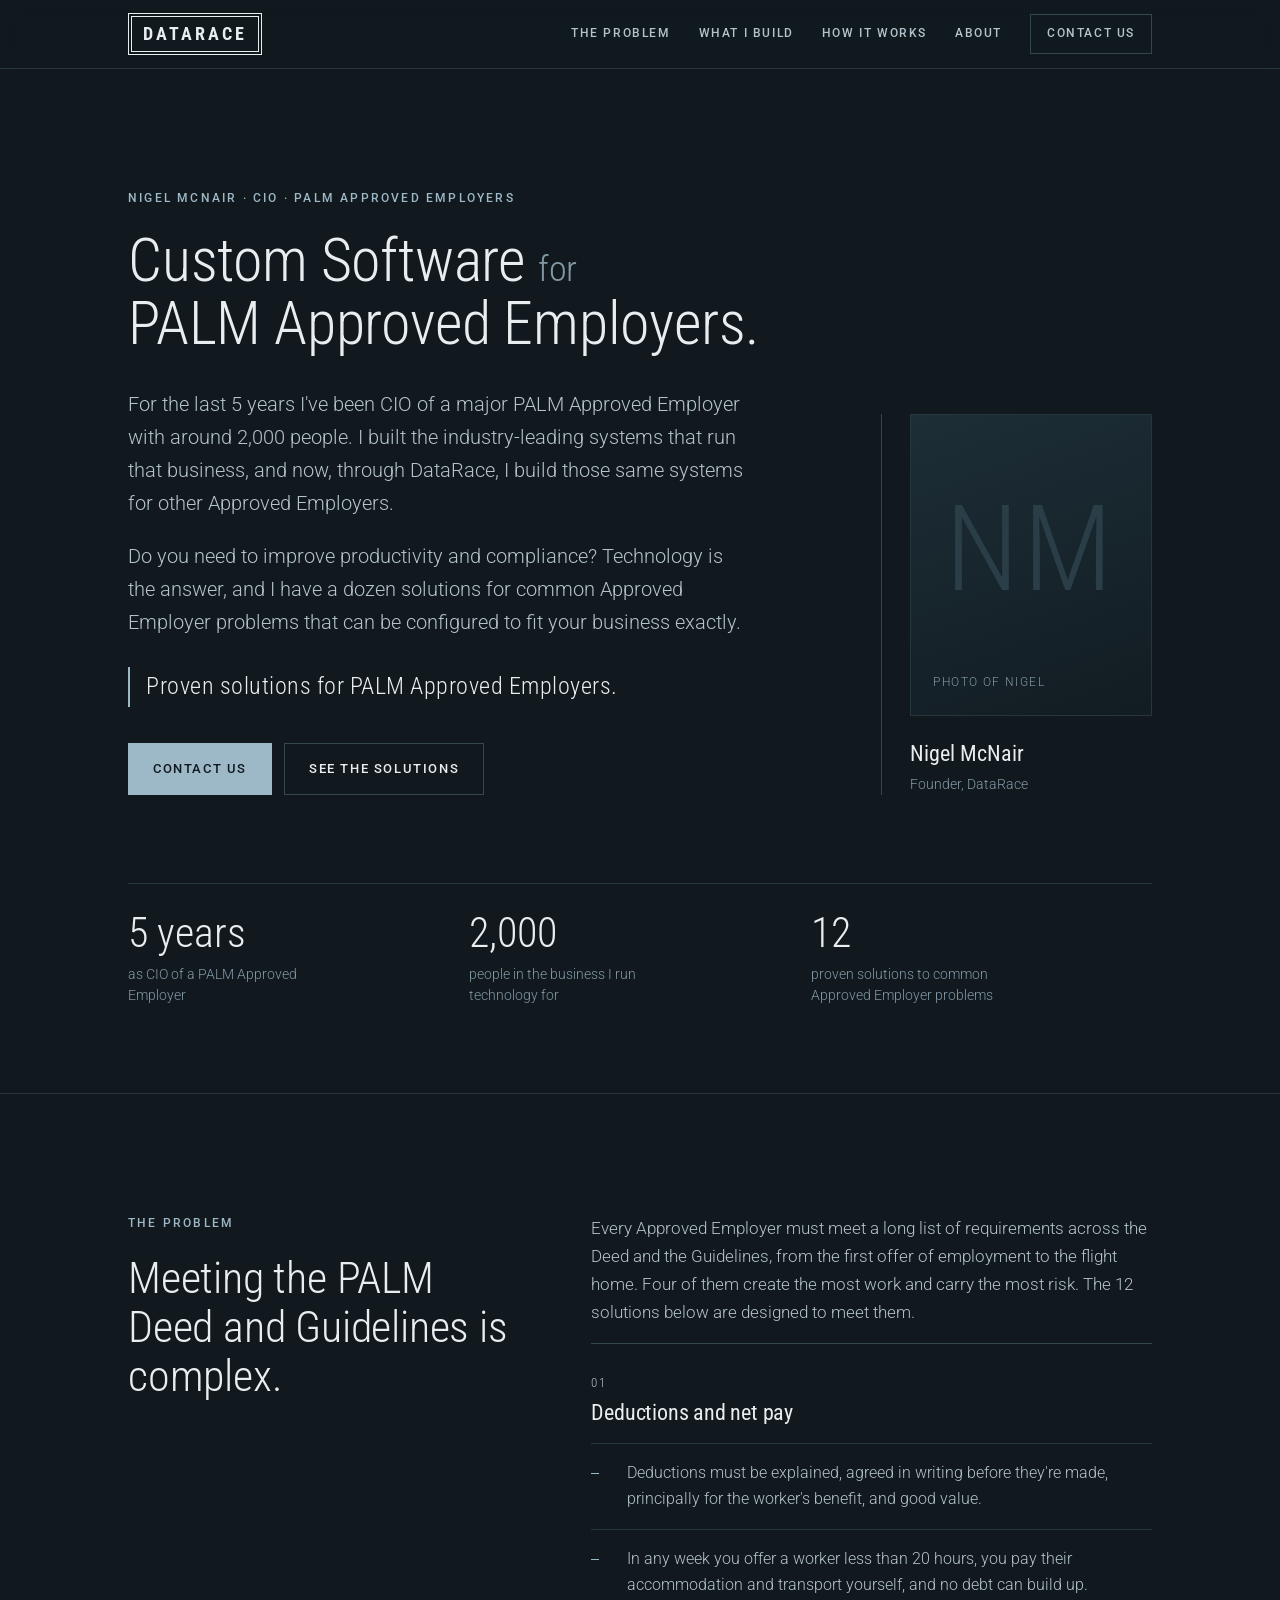
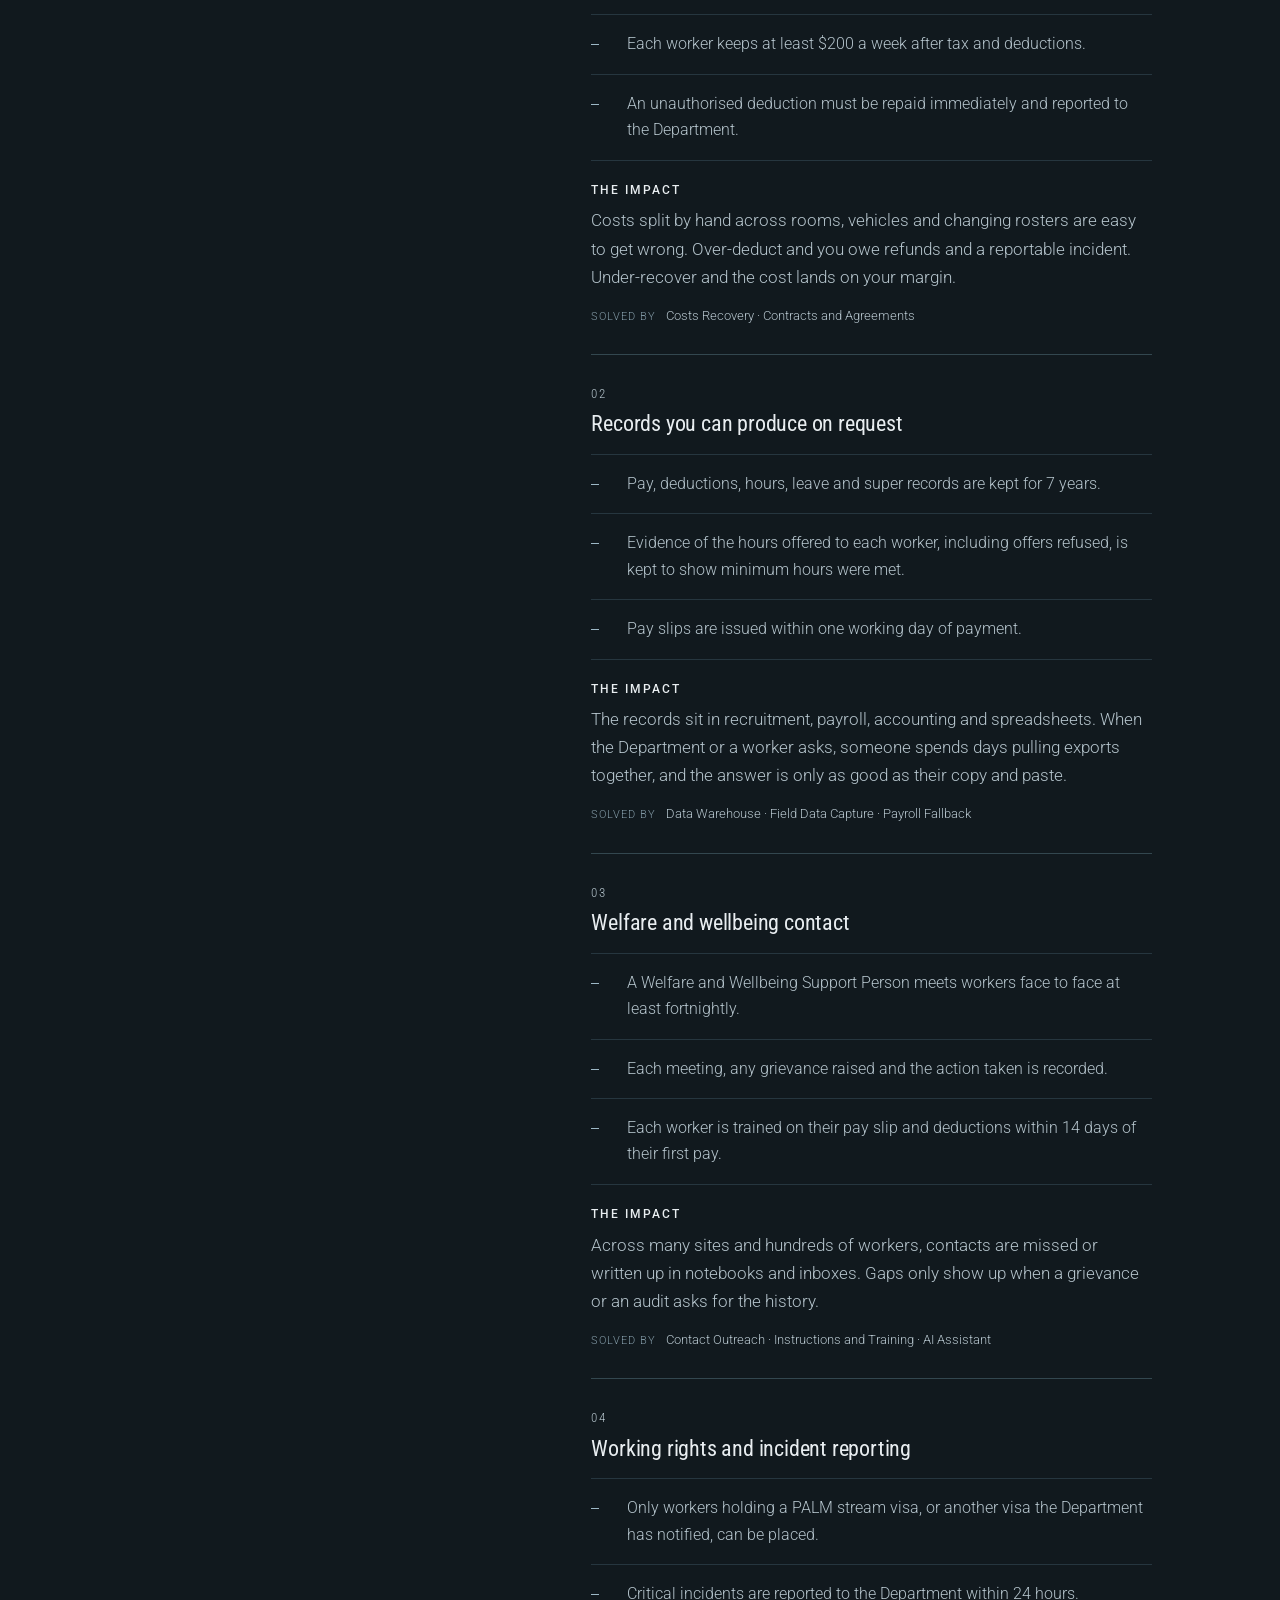
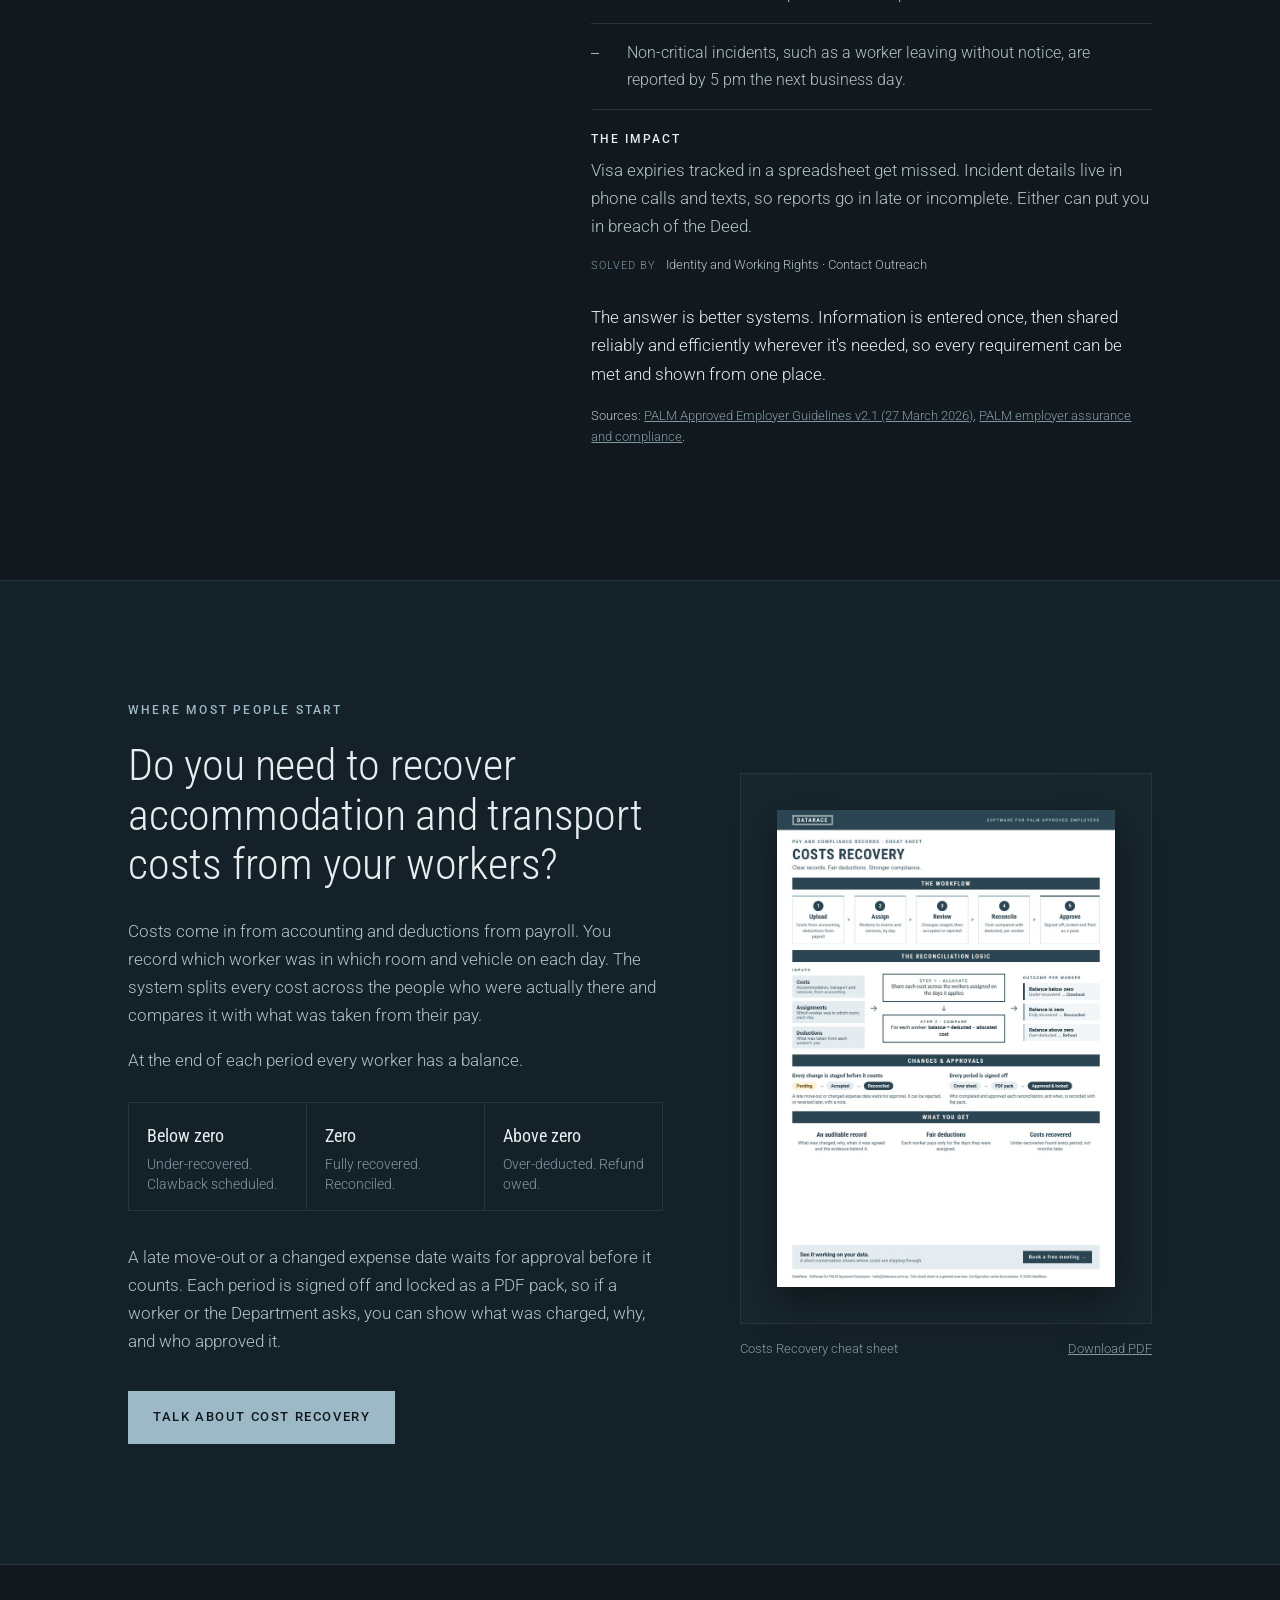
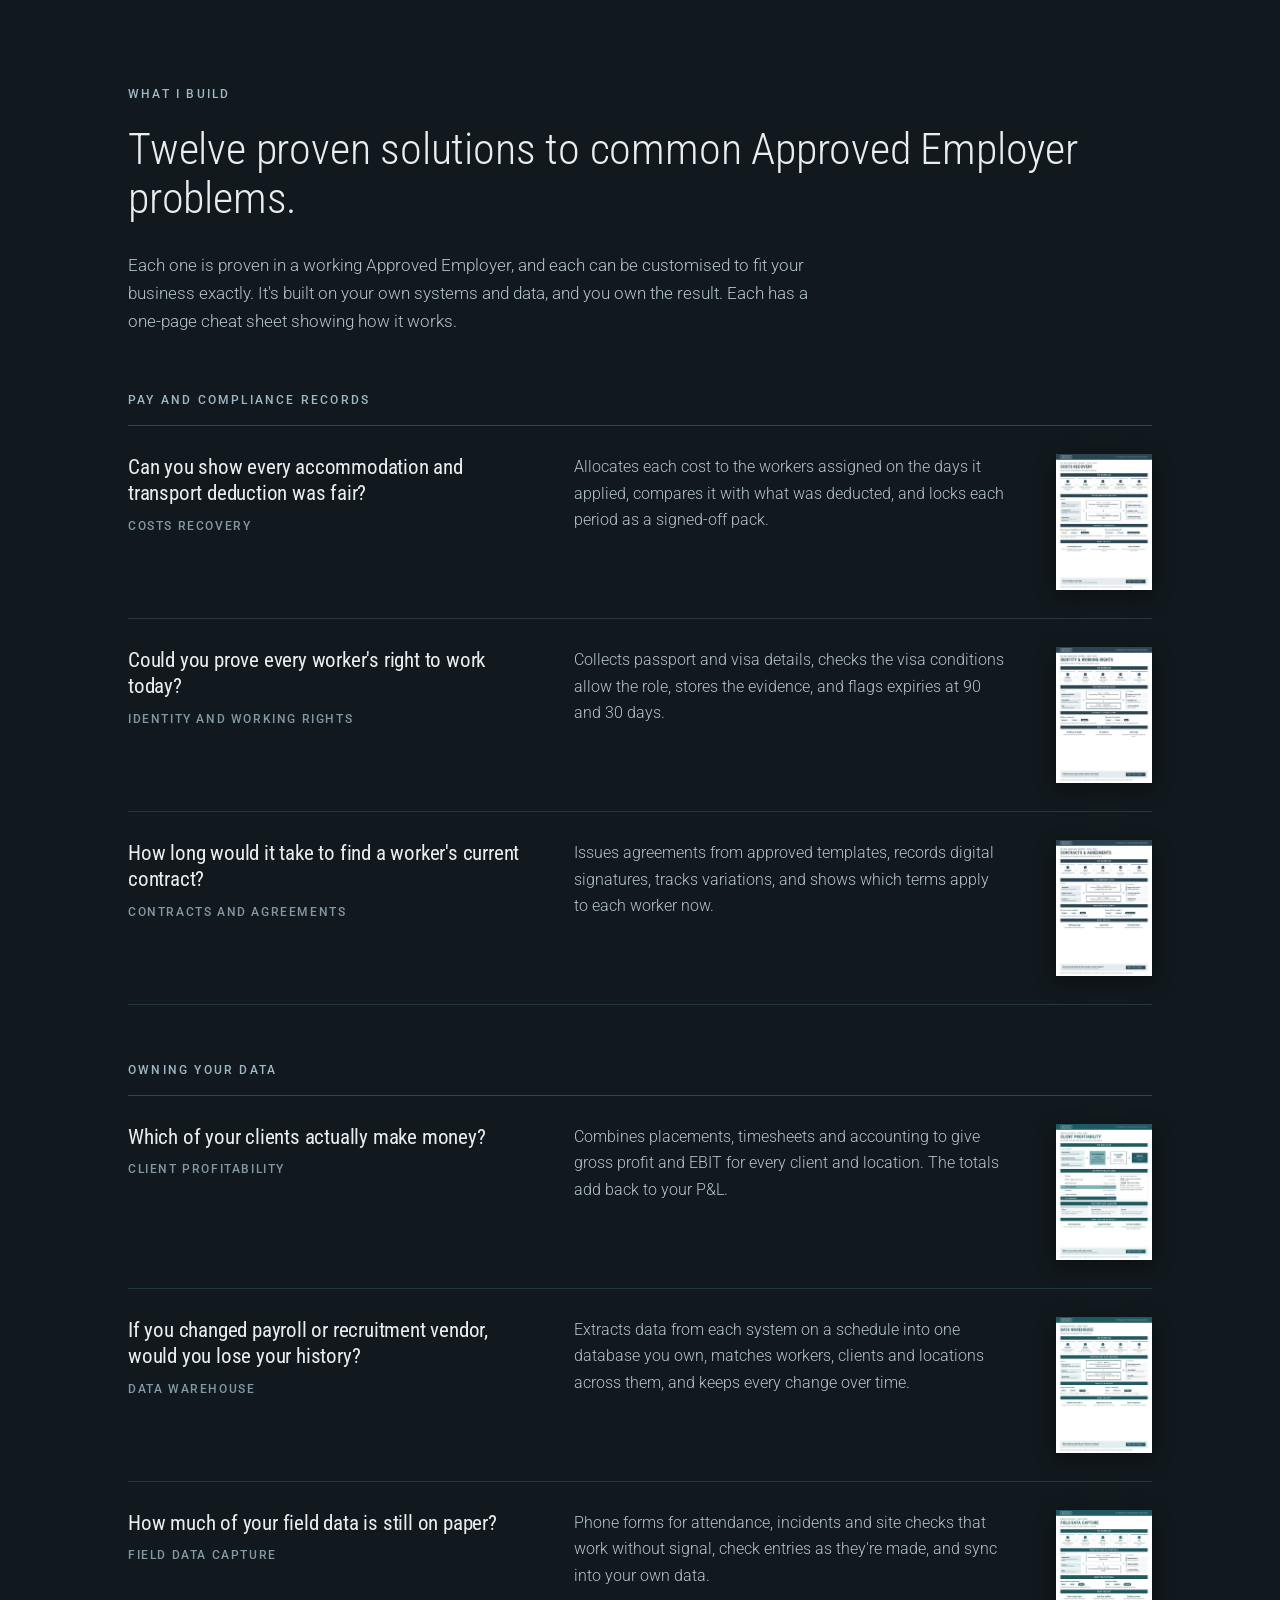
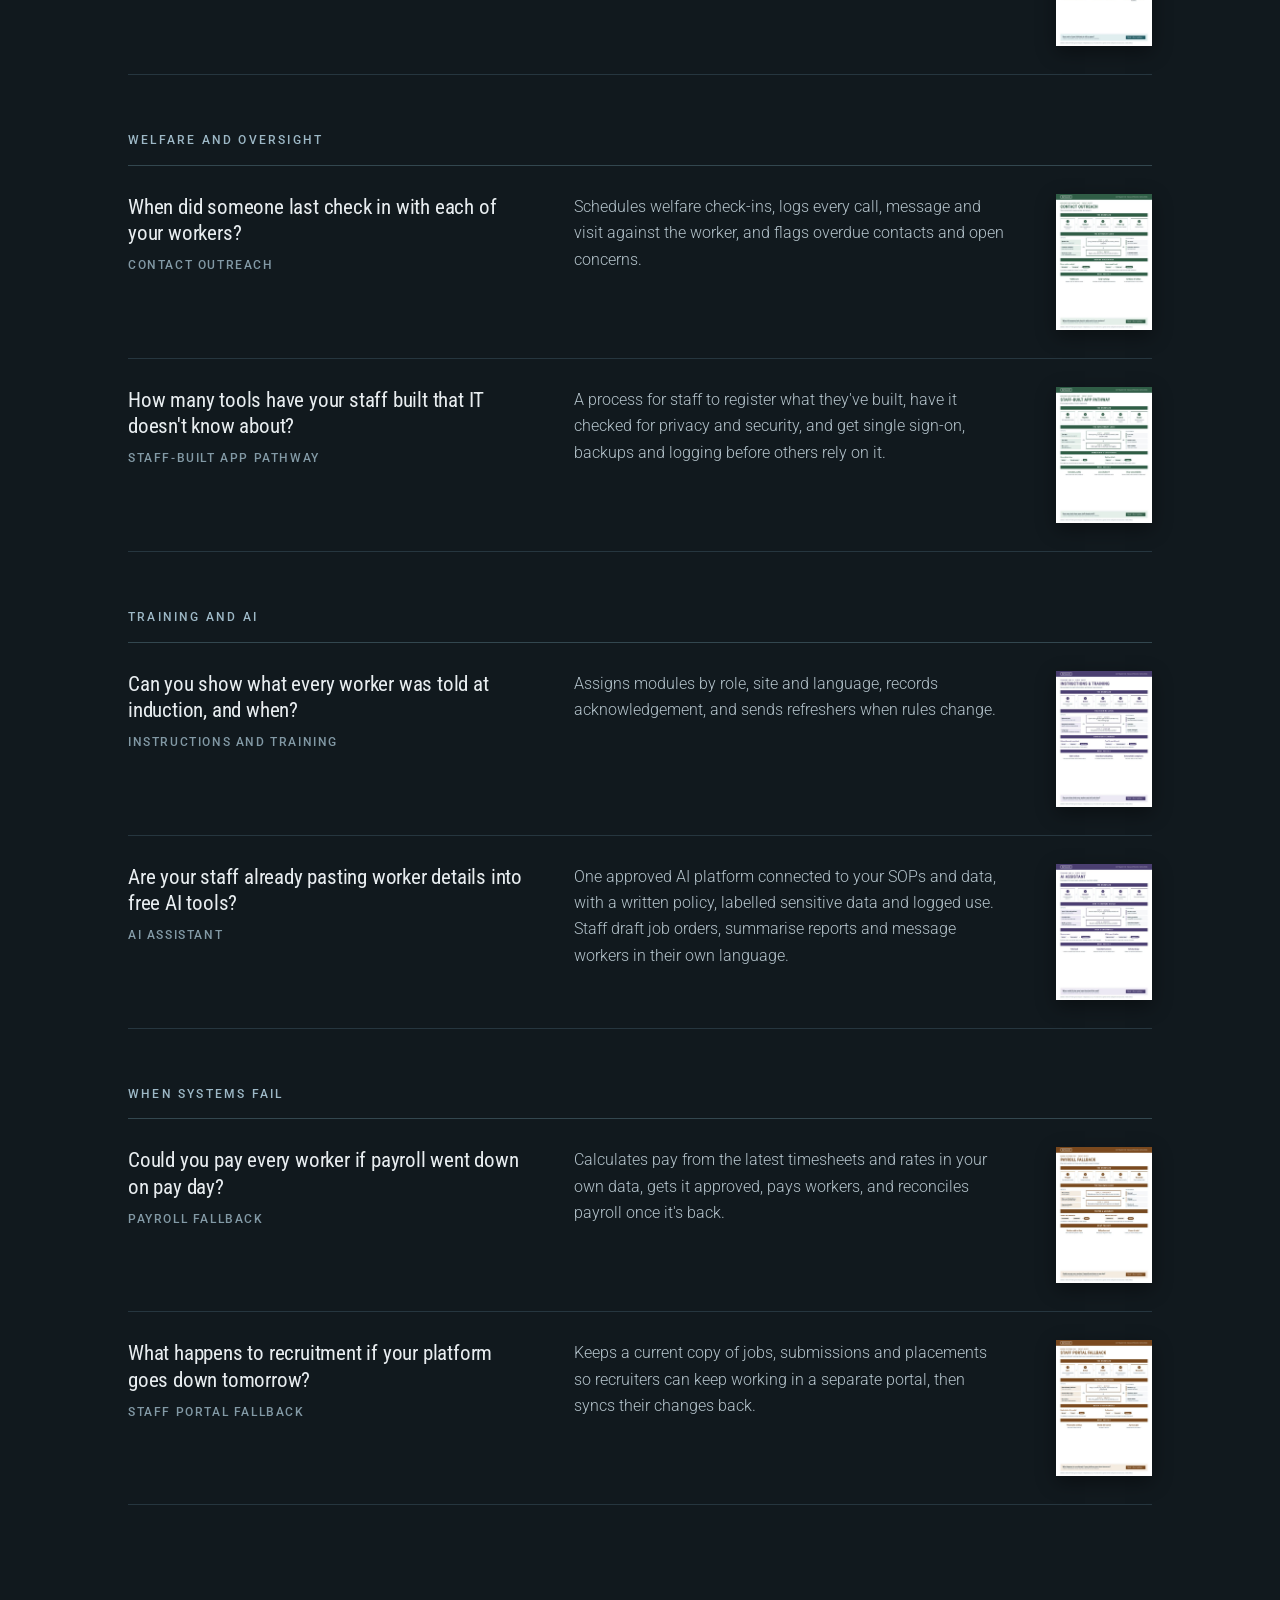
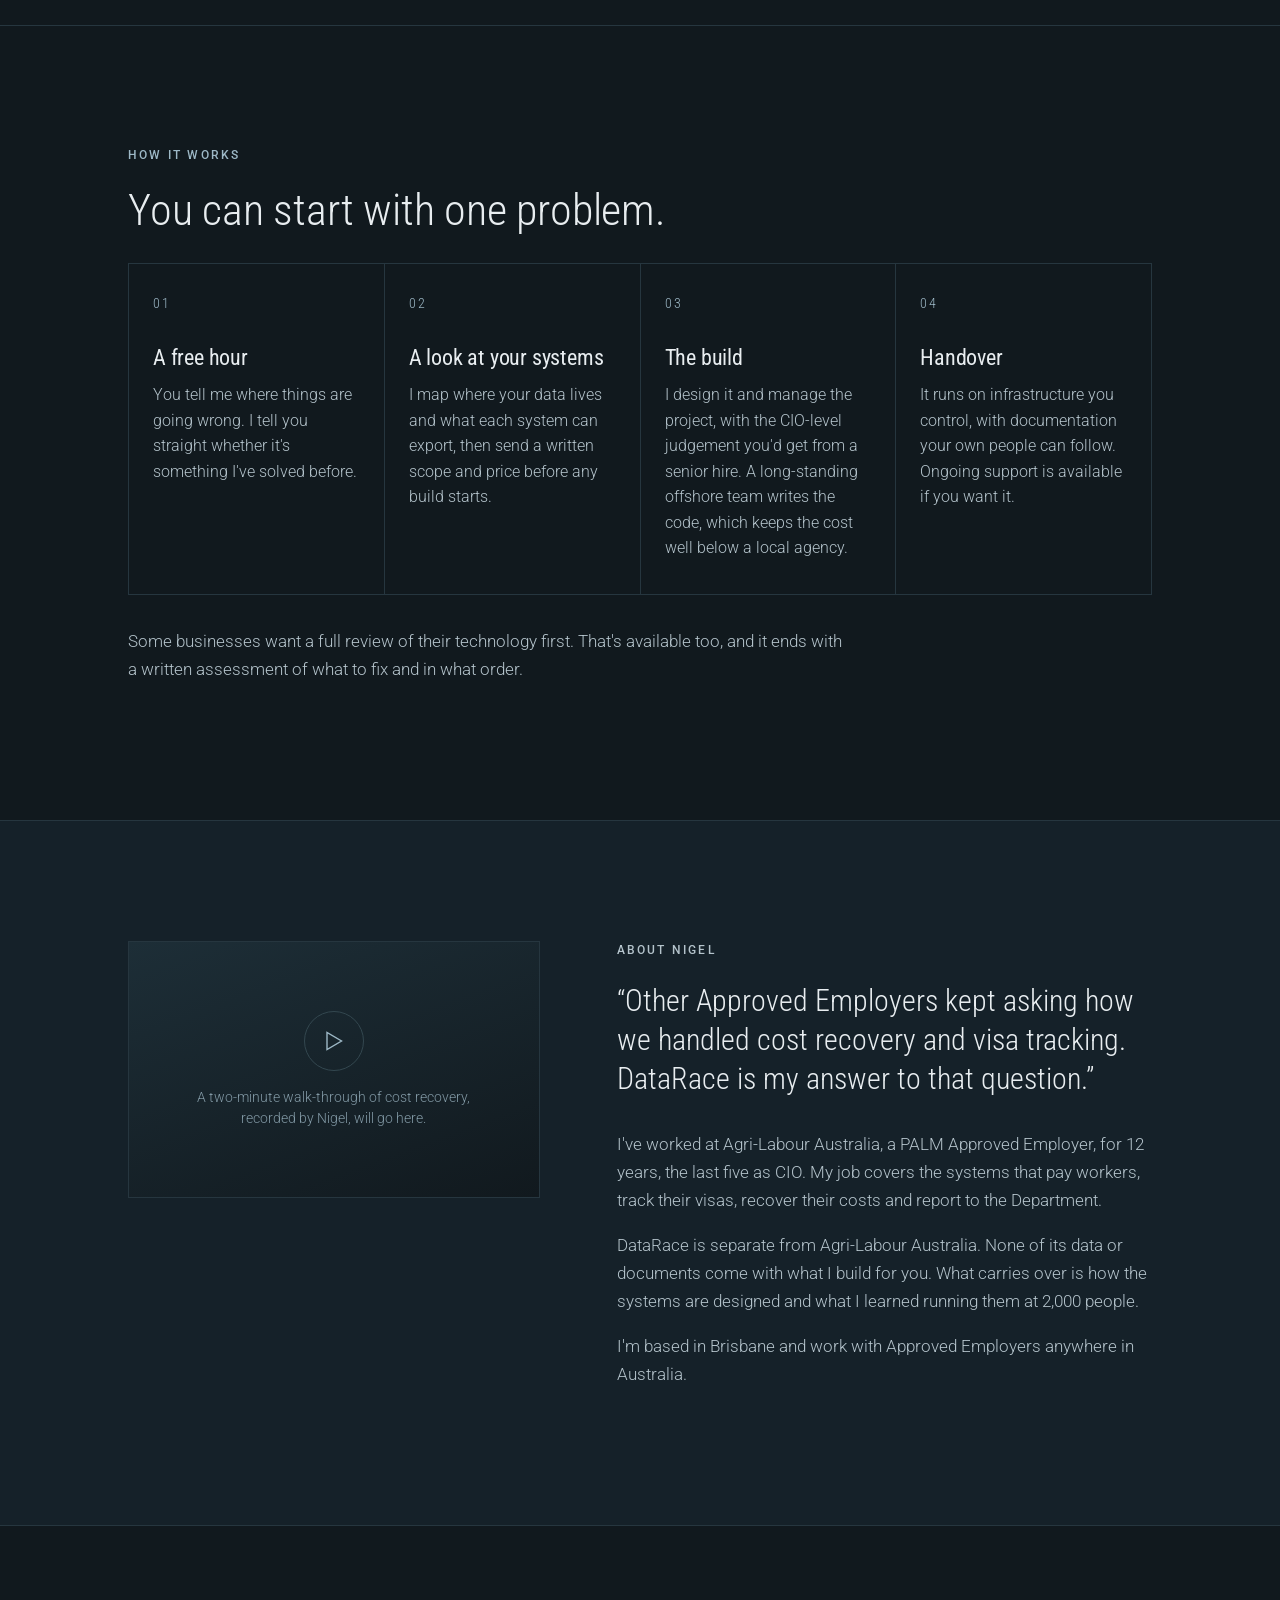
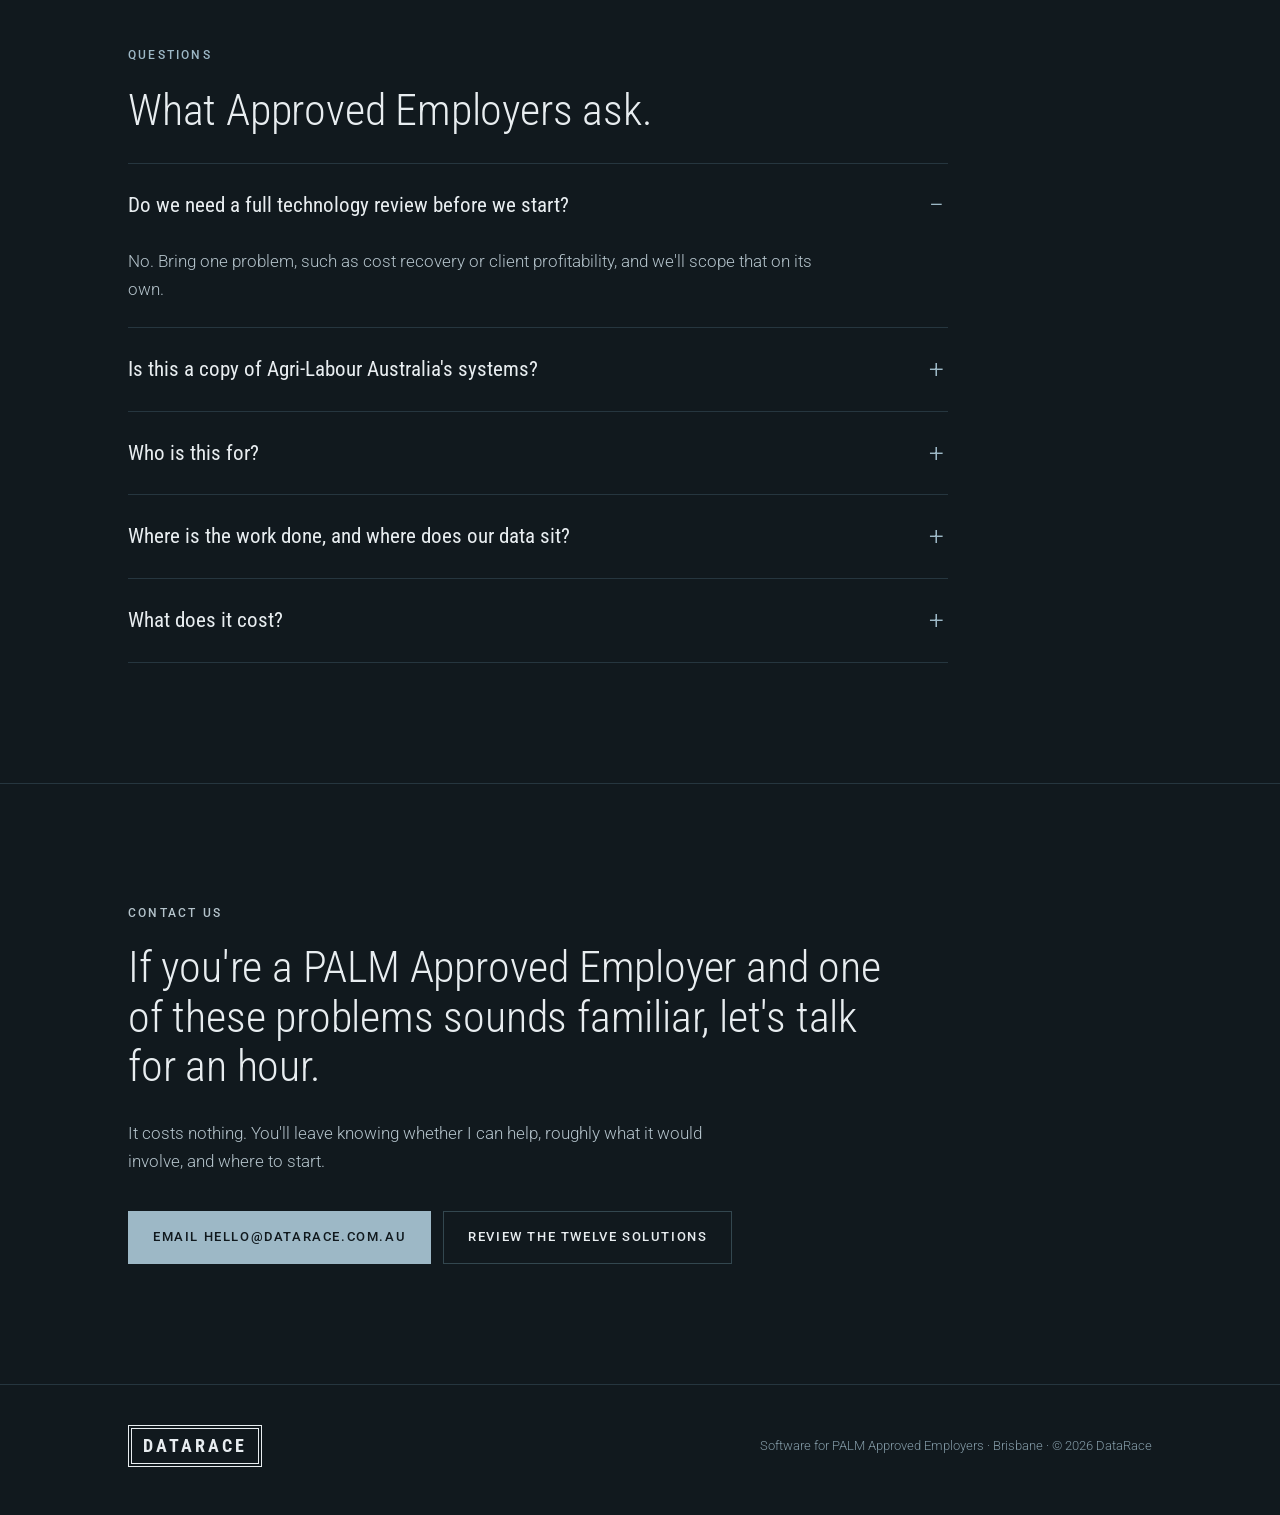
==== commit f9286178: "Problem section: restore two-column layout with new requirement text Co-Authored-By: Claude Opus 5.5" ====
--- a/index.html
+++ b/index.html
@@ -60,10 +60,13 @@
 </section>
 
 <section id="problem">
-  <div class="wrap">
-    <p class="eyebrow">The problem</p>
-    <h2>Meeting the PALM Deed and Guidelines is complex.</h2>
-    <p class="intro">Every Approved Employer must meet a long list of requirements across the Deed and the Guidelines, from the first offer of employment to the flight home. Four of them create the most work and carry the most risk. The 12 solutions below are designed to meet them.</p>
+  <div class="wrap split">
+    <div>
+      <p class="eyebrow">The problem</p>
+      <h2>Meeting the PALM Deed and Guidelines is complex.</h2>
+    </div>
+    <div class="prose">
+    <p>Every Approved Employer must meet a long list of requirements across the Deed and the Guidelines, from the first offer of employment to the flight home. Four of them create the most work and carry the most risk. The 12 solutions below are designed to meet them.</p>
 
     <div class="reqs">
       <article class="req">
@@ -116,8 +119,9 @@
       </article>
     </div>
 
-    <p class="req-answer">The answer is better systems. Information is entered once, then shared reliably and efficiently wherever it's needed, so every requirement can be met and shown from one place.</p>
+    <p class="strong">The answer is better systems. Information is entered once, then shared reliably and efficiently wherever it's needed, so every requirement can be met and shown from one place.</p>
     <p class="src">Sources: <a href="https://www.palmscheme.gov.au/sites/default/files/2026-03/PALM%20scheme%20Approved%20Employer%20Guidelines%20v2.1.pdf" target="_blank" rel="noopener">PALM Approved Employer Guidelines v2.1 (27 March 2026)</a>, <a href="https://www.palmscheme.gov.au/employer-assurance-and-compliance" target="_blank" rel="noopener">PALM employer assurance and compliance</a>.</p>
+    </div>
   </div>
 </section>
 
--- a/styles.css
+++ b/styles.css
@@ -81,18 +81,15 @@
 .rules{list-style:none;padding:0;margin:28px 0 32px;border-top:1px solid var(--line)}
 .rules li{padding:16px 0;border-bottom:1px solid var(--line);color:var(--text-2);font-size:16px;display:grid;grid-template-columns:28px 1fr;gap:8px}
 .rules li::before{content:'';width:8px;height:1px;background:var(--accent);margin-top:13px}
-.reqs{display:grid;grid-template-columns:repeat(2,minmax(0,1fr));gap:24px}
-.req{border:1px solid var(--line);background:var(--surface);padding:clamp(24px,3vw,36px);display:flex;flex-direction:column}
-.req-n{font-family:var(--display);font-size:13px;letter-spacing:2px;color:var(--accent);margin:0 0 10px}
+.reqs{margin-top:8px}
+.req{padding:28px 0 4px;border-top:1px solid var(--line-2)}
+.req-n{font-family:var(--display);font-size:13px;letter-spacing:2px;color:var(--accent);margin:0 0 6px}
 .req h3{margin:0}
-.req .rules{margin:20px 0 24px}
-.req .rules li{font-size:15px;padding:12px 0}
-.req-impact{color:var(--text-2);font-size:15px;margin:0 0 20px}
+.req .rules{margin:16px 0 20px}
+.req-impact{color:var(--text-2);margin:0 0 14px}
 .req-impact b{display:block;font-size:12px;font-weight:500;letter-spacing:2px;text-transform:uppercase;color:var(--text);margin-bottom:6px}
-.req-sol{margin:auto 0 0;padding-top:16px;border-top:1px solid var(--line-2);font-size:13px;color:var(--accent)}
-.req-sol::before{content:'Solved by  ';color:var(--muted);letter-spacing:1px;text-transform:uppercase;font-size:11px;margin-right:6px}
-.req-answer{font-family:var(--display);font-size:clamp(20px,2vw,24px);color:var(--text);max-width:860px;margin:48px 0 20px;padding-left:16px;border-left:2px solid var(--accent)}
-@media (max-width:860px){.reqs{grid-template-columns:1fr}}
+.req-sol{margin:0 0 24px;font-size:13px;color:var(--accent)}
+.req-sol::before{content:'Solved by';color:var(--muted);letter-spacing:1px;text-transform:uppercase;font-size:11px;margin-right:10px}
 .src{font-size:13px;color:var(--muted)}
 .src a{color:var(--muted)}
 .src a:hover{color:var(--text)}
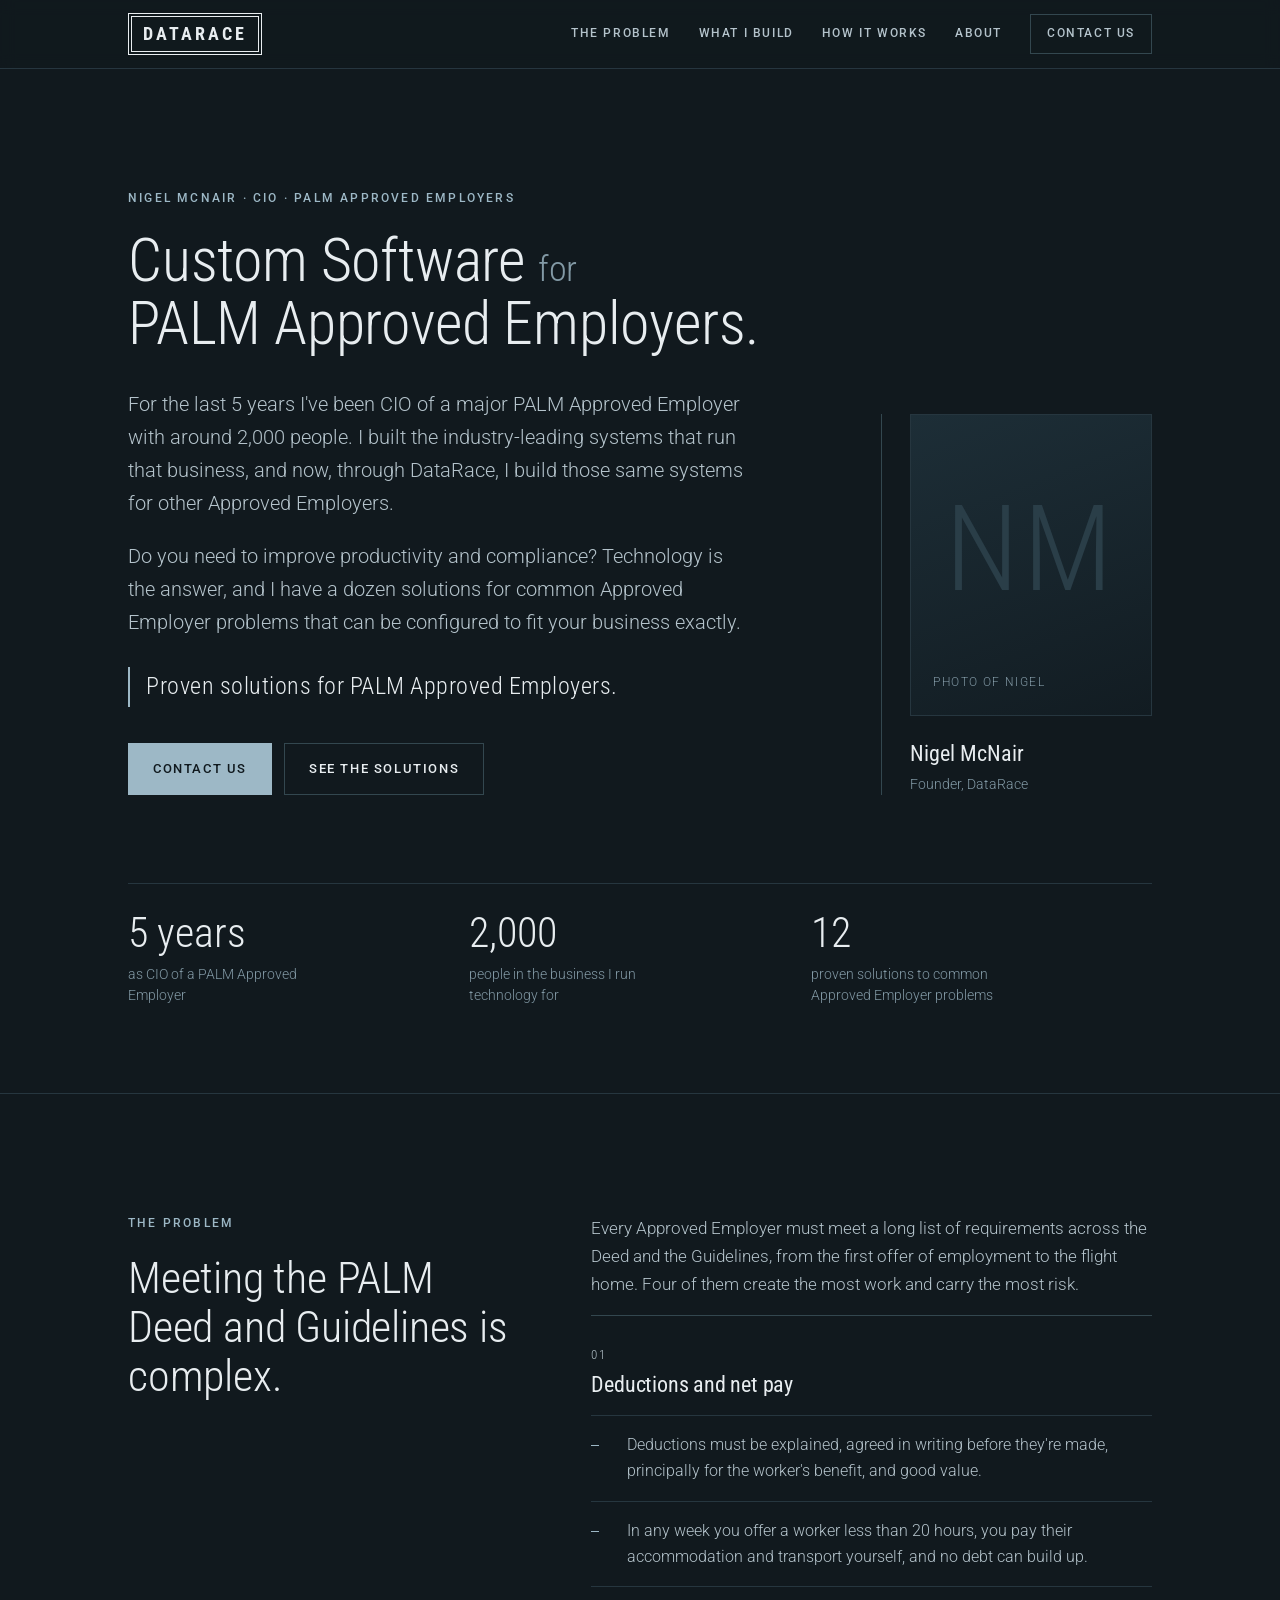
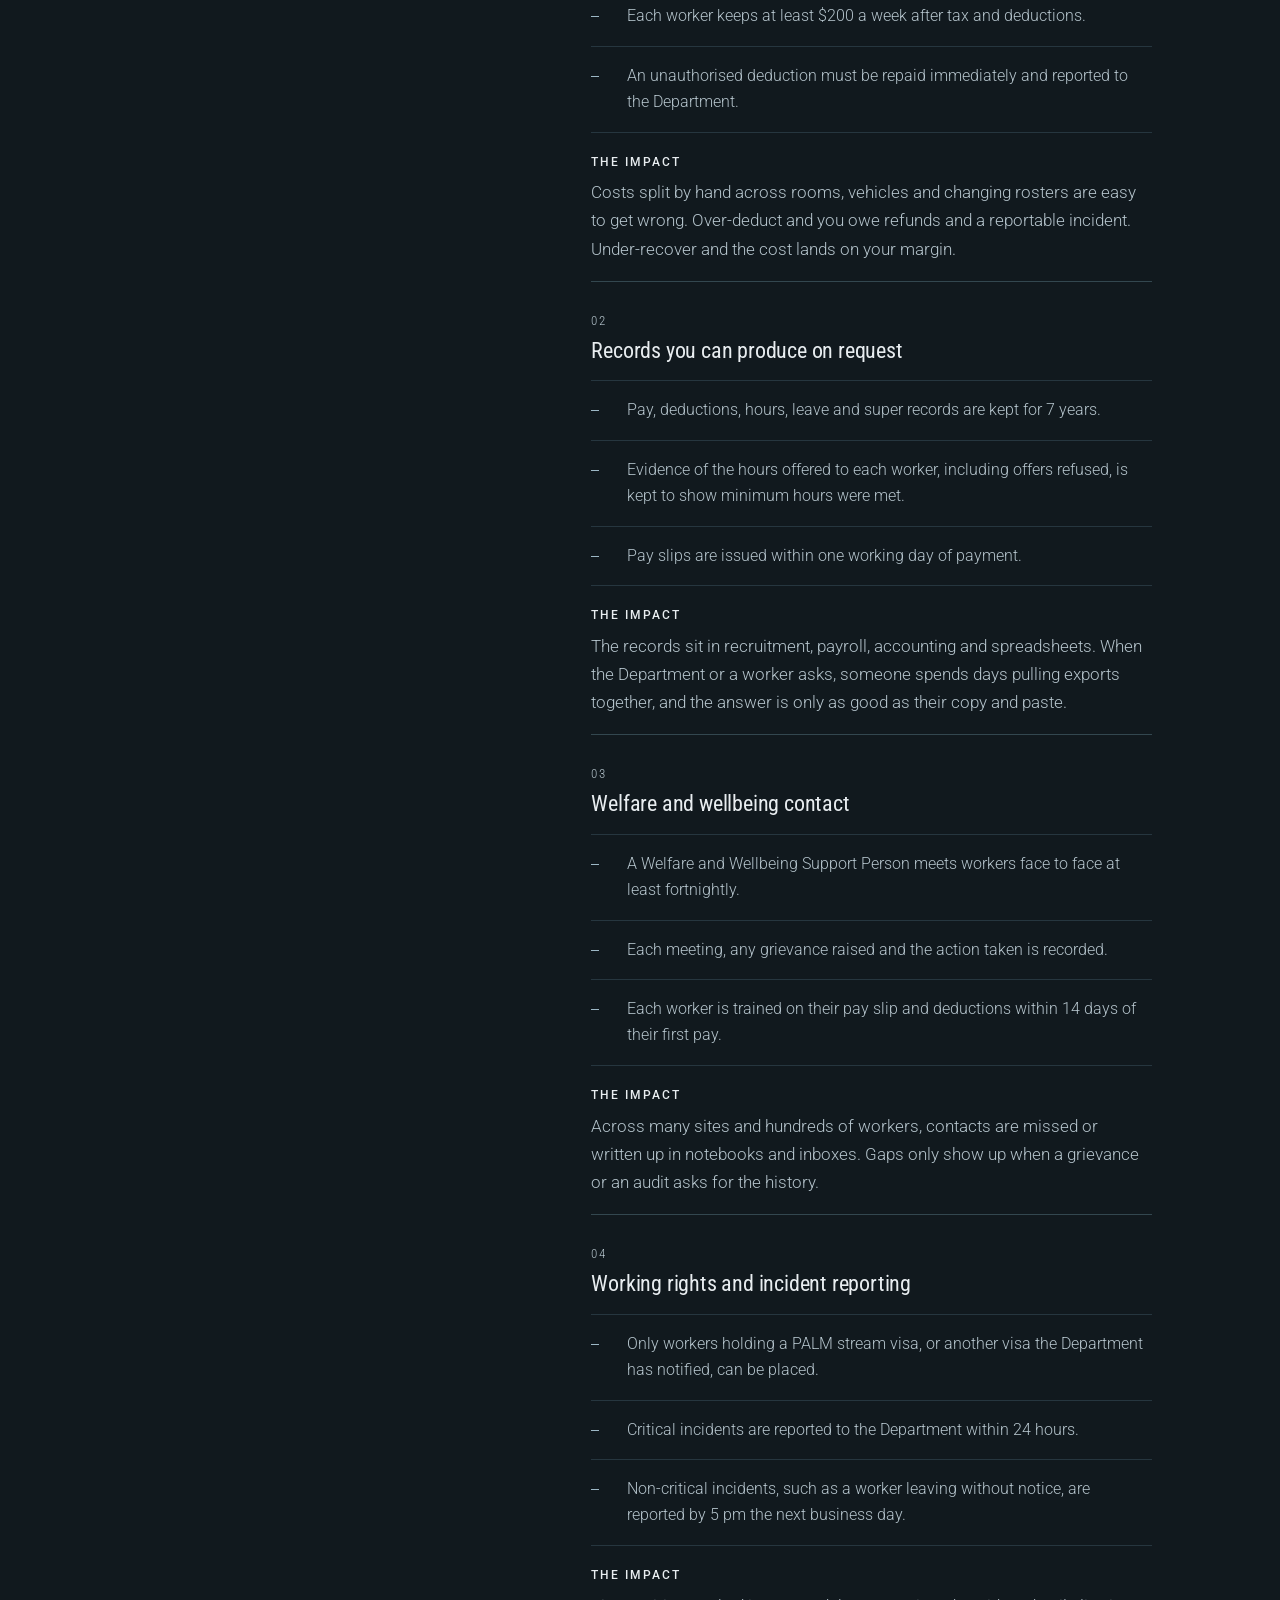
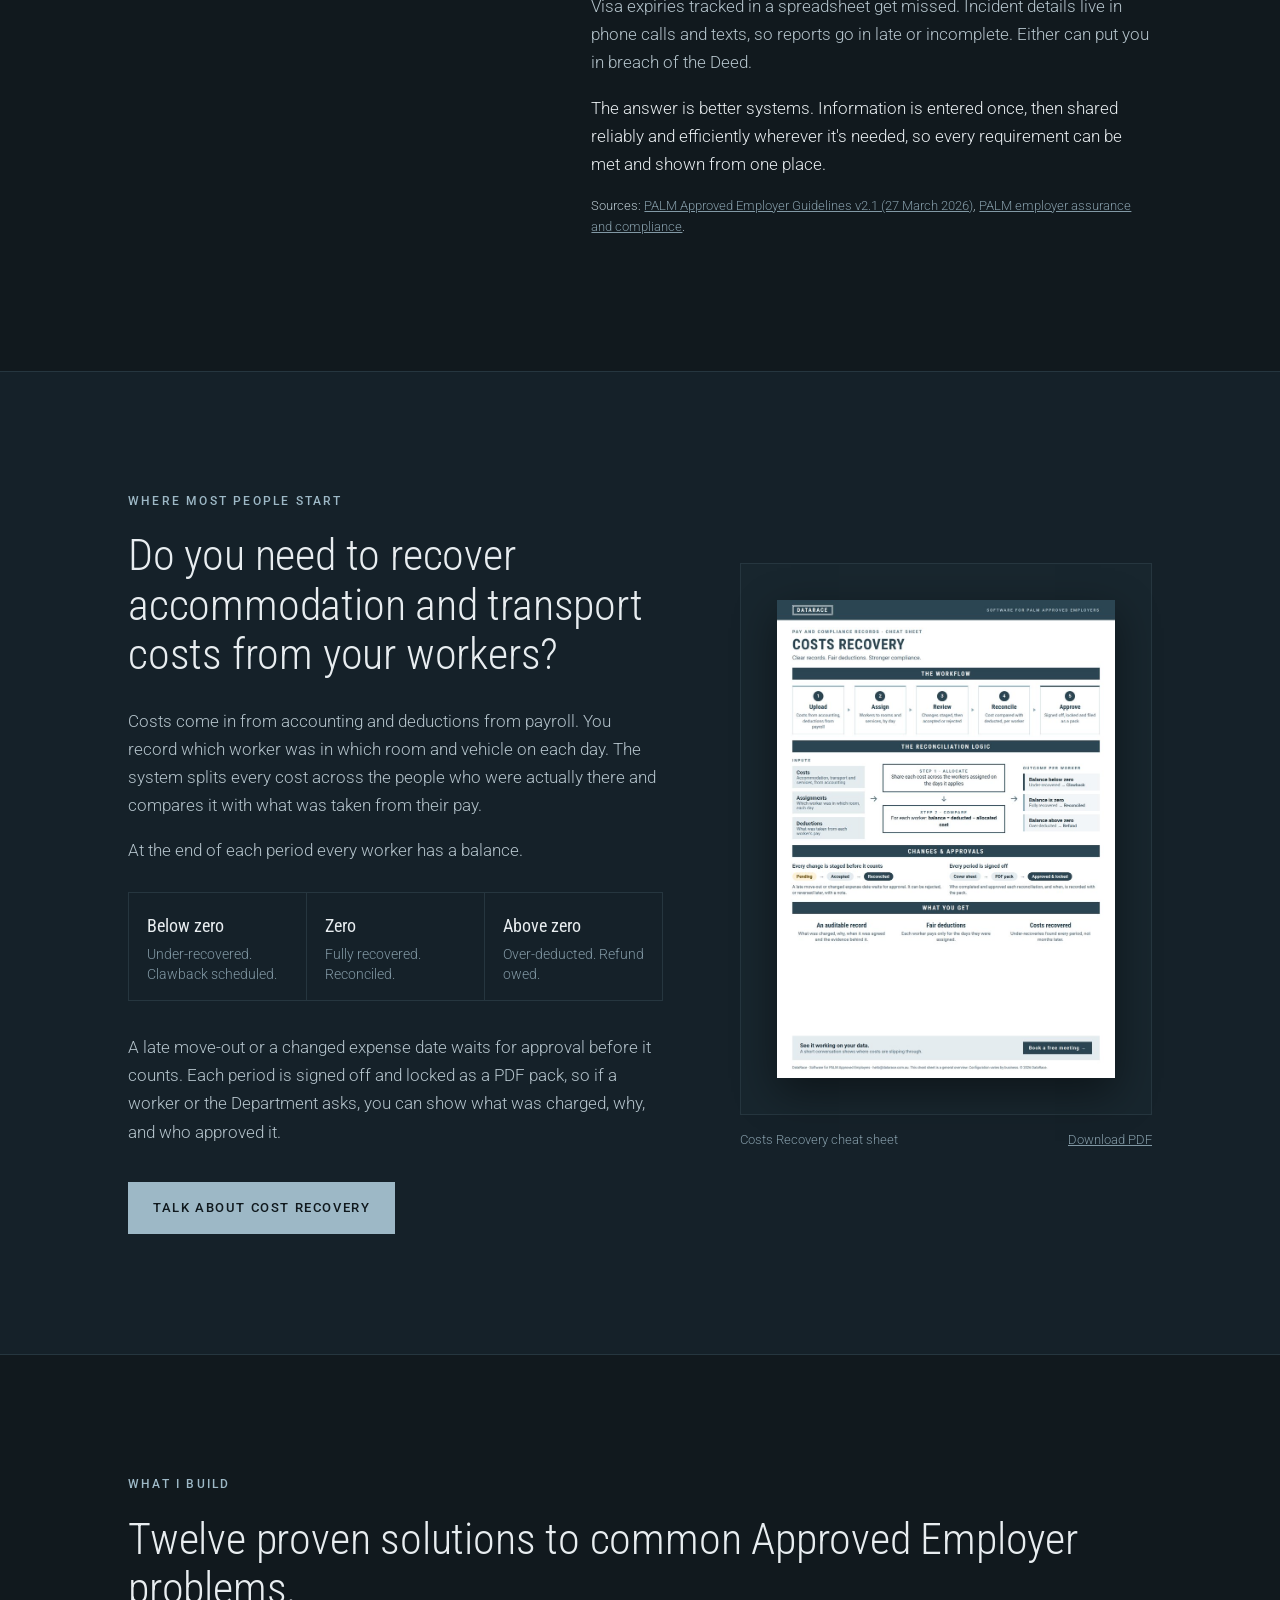
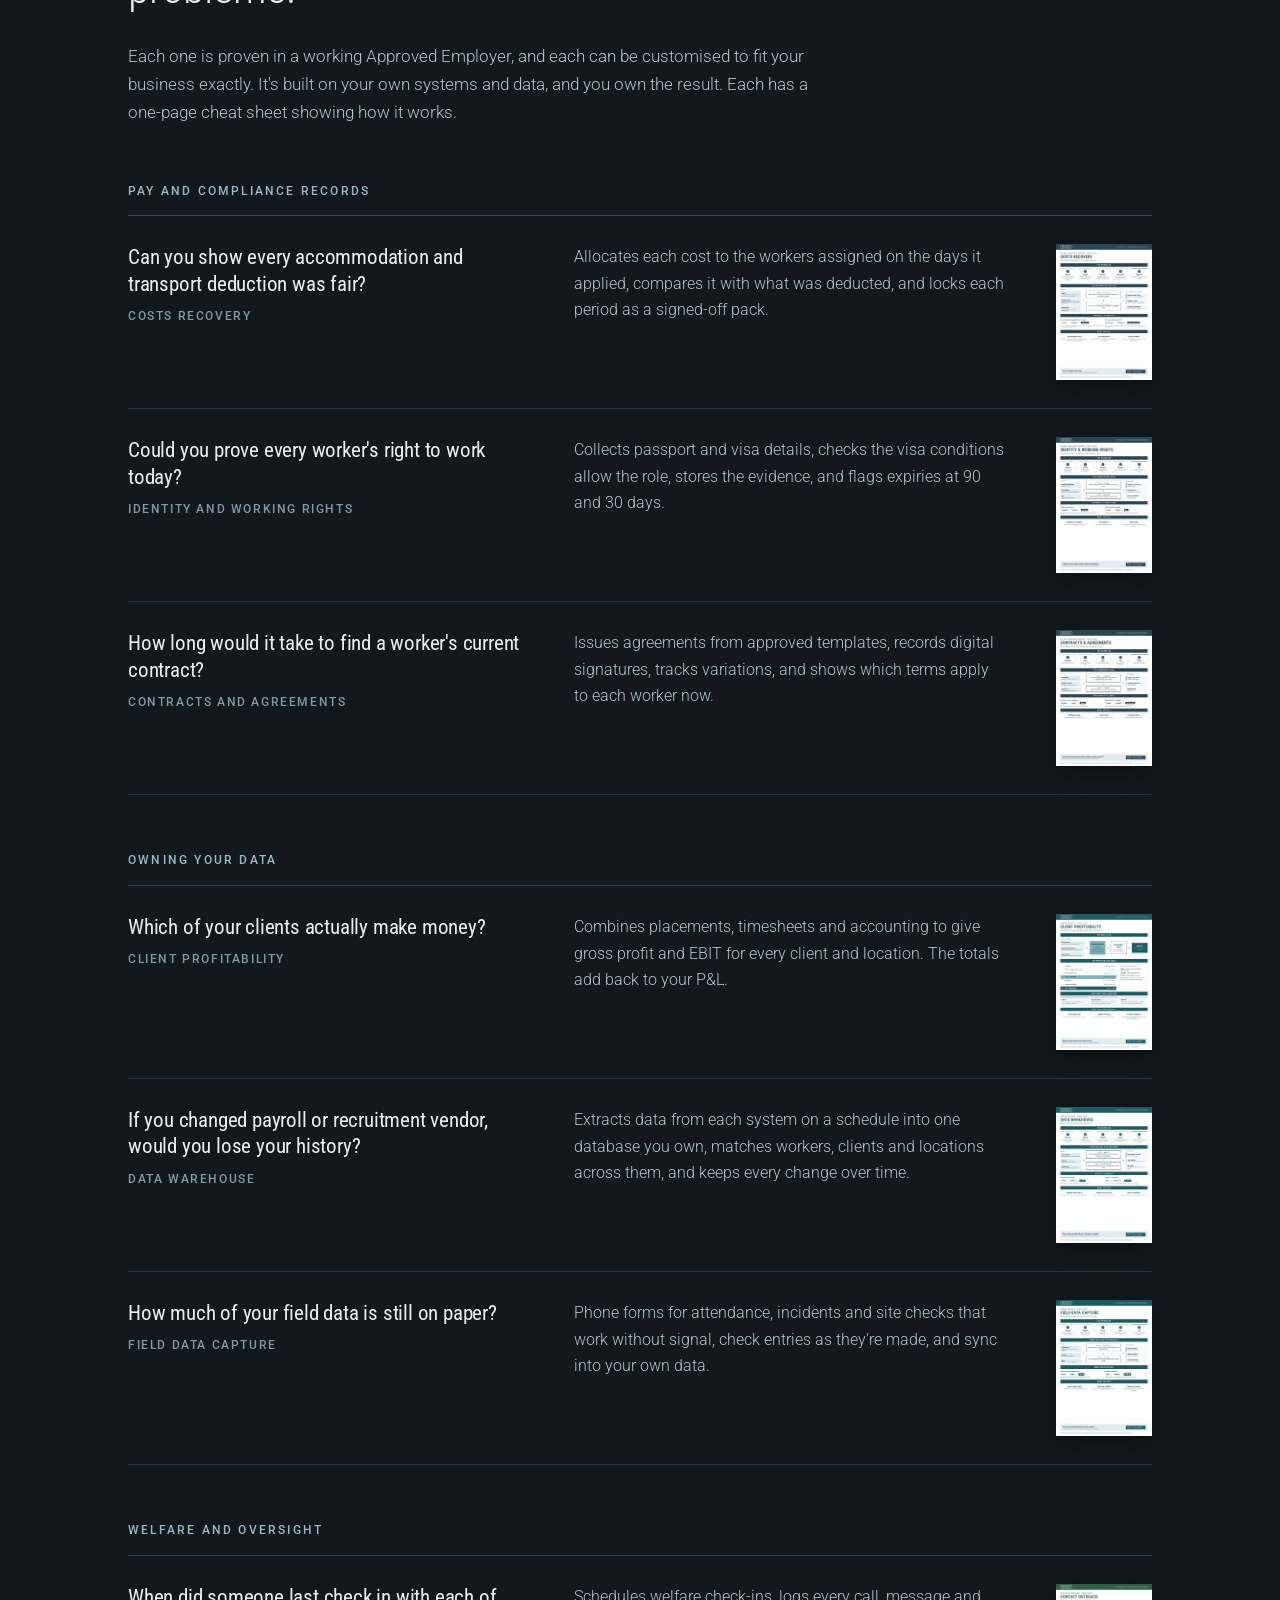
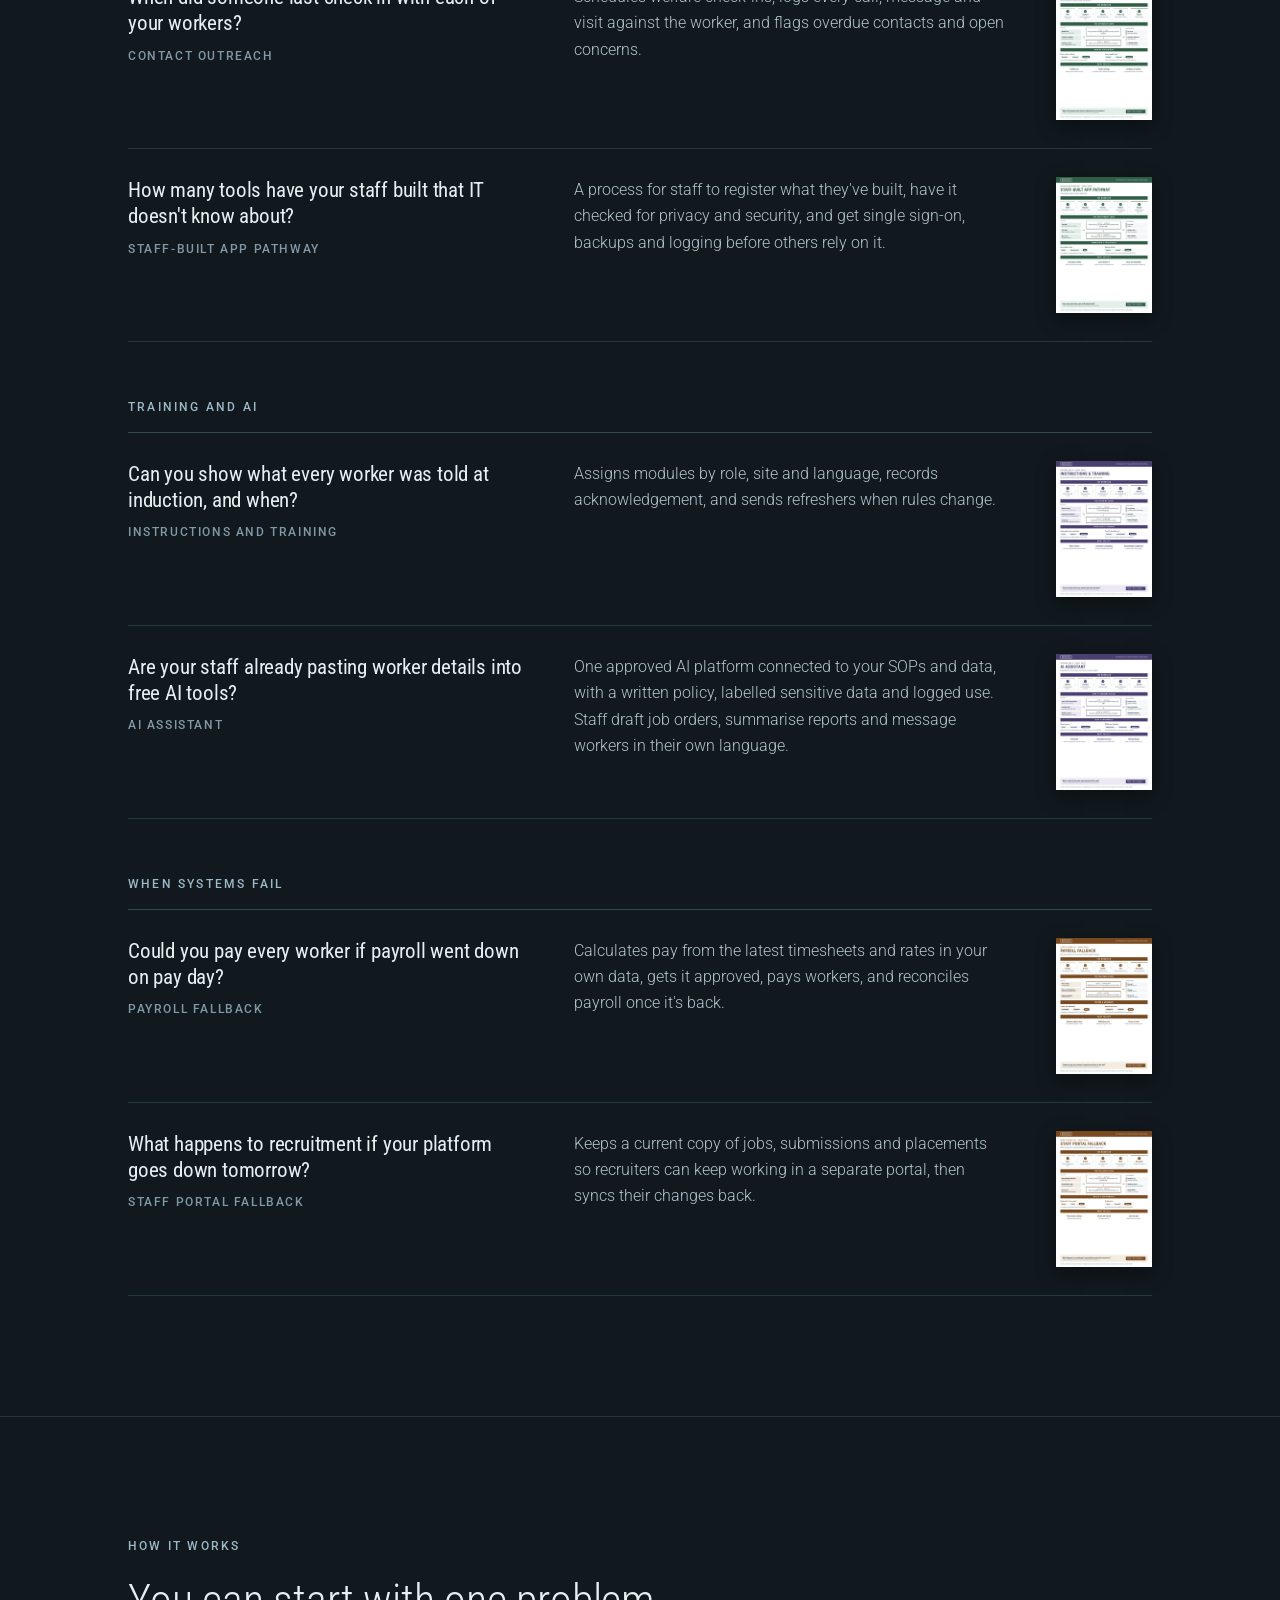
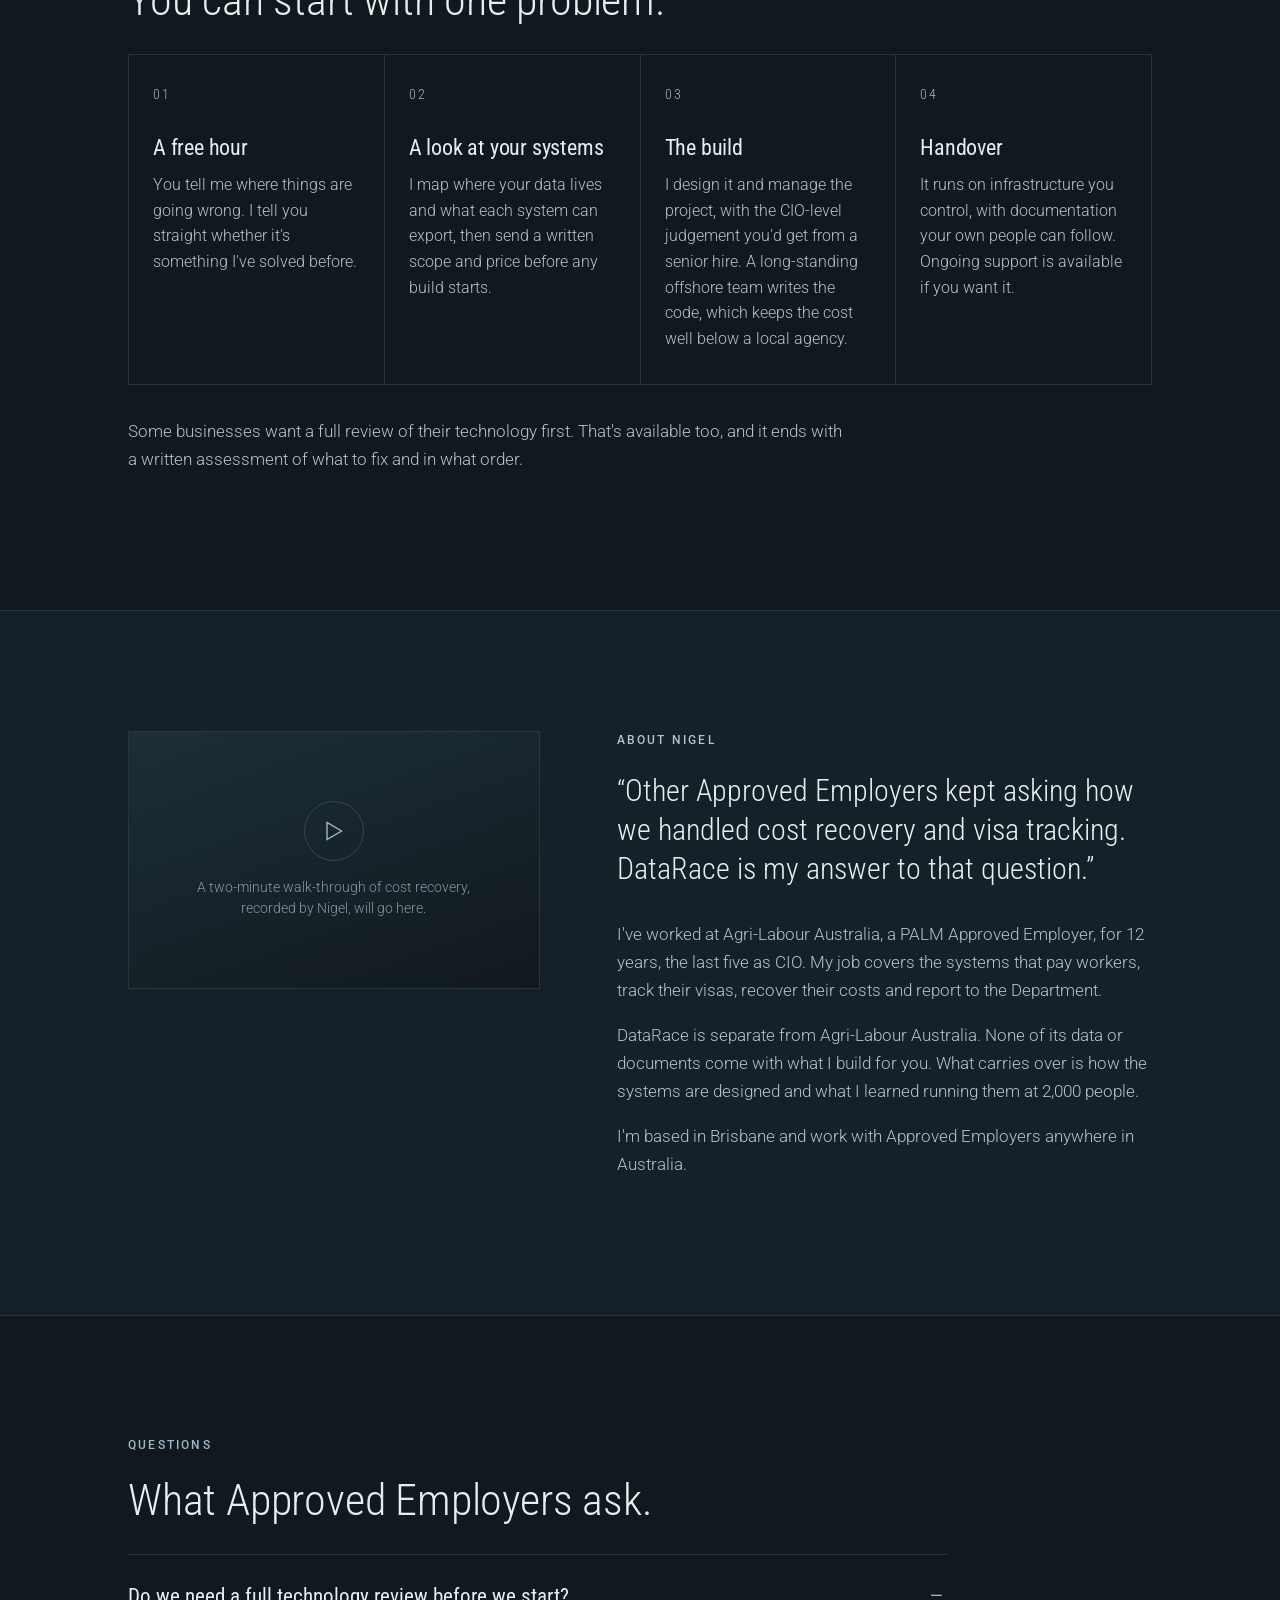
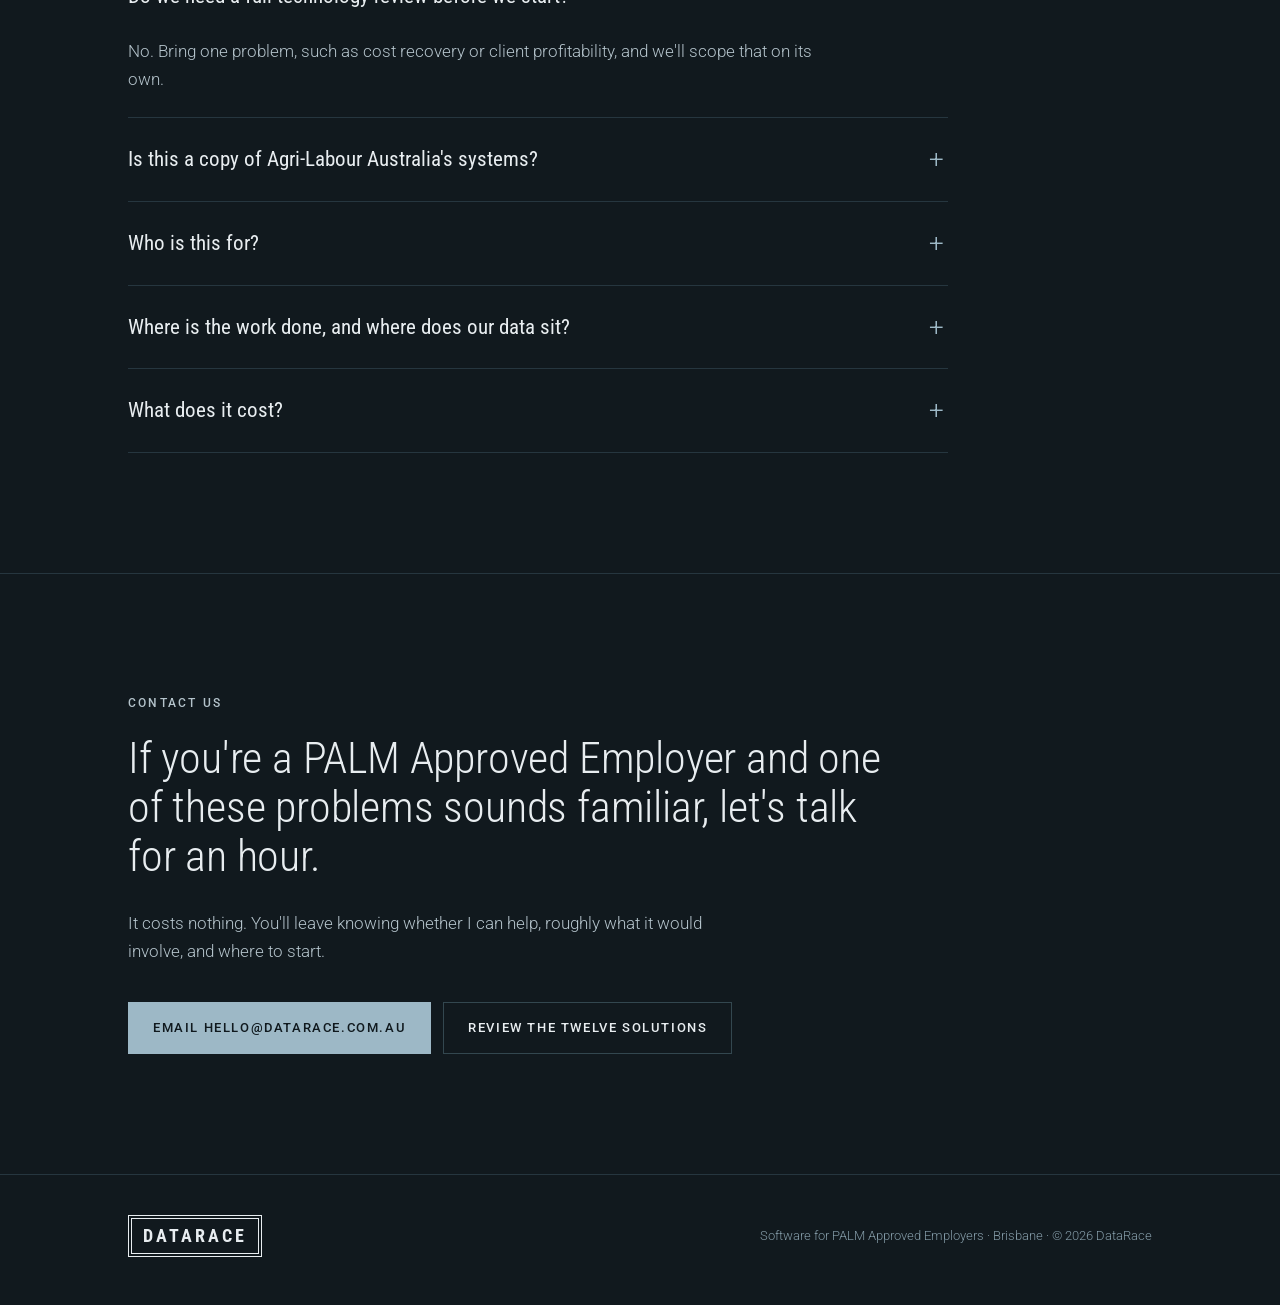
==== commit 3db01c5f: "Problem section: remove solution references Co-Authored-By: Claude Opus 5.5 <noreply@anthropic.com> " ====
--- a/index.html
+++ b/index.html
@@ -66,7 +66,7 @@
       <h2>Meeting the PALM Deed and Guidelines is complex.</h2>
     </div>
     <div class="prose">
-    <p>Every Approved Employer must meet a long list of requirements across the Deed and the Guidelines, from the first offer of employment to the flight home. Four of them create the most work and carry the most risk. The 12 solutions below are designed to meet them.</p>
+    <p>Every Approved Employer must meet a long list of requirements across the Deed and the Guidelines, from the first offer of employment to the flight home. Four of them create the most work and carry the most risk.</p>
 
     <div class="reqs">
       <article class="req">
@@ -79,7 +79,6 @@
           <li>An unauthorised deduction must be repaid immediately and reported to the Department.</li>
         </ul>
         <p class="req-impact"><b>The impact</b>Costs split by hand across rooms, vehicles and changing rosters are easy to get wrong. Over-deduct and you owe refunds and a reportable incident. Under-recover and the cost lands on your margin.</p>
-        <p class="req-sol">Costs Recovery · Contracts and Agreements</p>
       </article>
 
       <article class="req">
@@ -91,7 +90,6 @@
           <li>Pay slips are issued within one working day of payment.</li>
         </ul>
         <p class="req-impact"><b>The impact</b>The records sit in recruitment, payroll, accounting and spreadsheets. When the Department or a worker asks, someone spends days pulling exports together, and the answer is only as good as their copy and paste.</p>
-        <p class="req-sol">Data Warehouse · Field Data Capture · Payroll Fallback</p>
       </article>
 
       <article class="req">
@@ -103,7 +101,6 @@
           <li>Each worker is trained on their pay slip and deductions within 14 days of their first pay.</li>
         </ul>
         <p class="req-impact"><b>The impact</b>Across many sites and hundreds of workers, contacts are missed or written up in notebooks and inboxes. Gaps only show up when a grievance or an audit asks for the history.</p>
-        <p class="req-sol">Contact Outreach · Instructions and Training · AI Assistant</p>
       </article>
 
       <article class="req">
@@ -115,7 +112,6 @@
           <li>Non-critical incidents, such as a worker leaving without notice, are reported by 5 pm the next business day.</li>
         </ul>
         <p class="req-impact"><b>The impact</b>Visa expiries tracked in a spreadsheet get missed. Incident details live in phone calls and texts, so reports go in late or incomplete. Either can put you in breach of the Deed.</p>
-        <p class="req-sol">Identity and Working Rights · Contact Outreach</p>
       </article>
     </div>
 
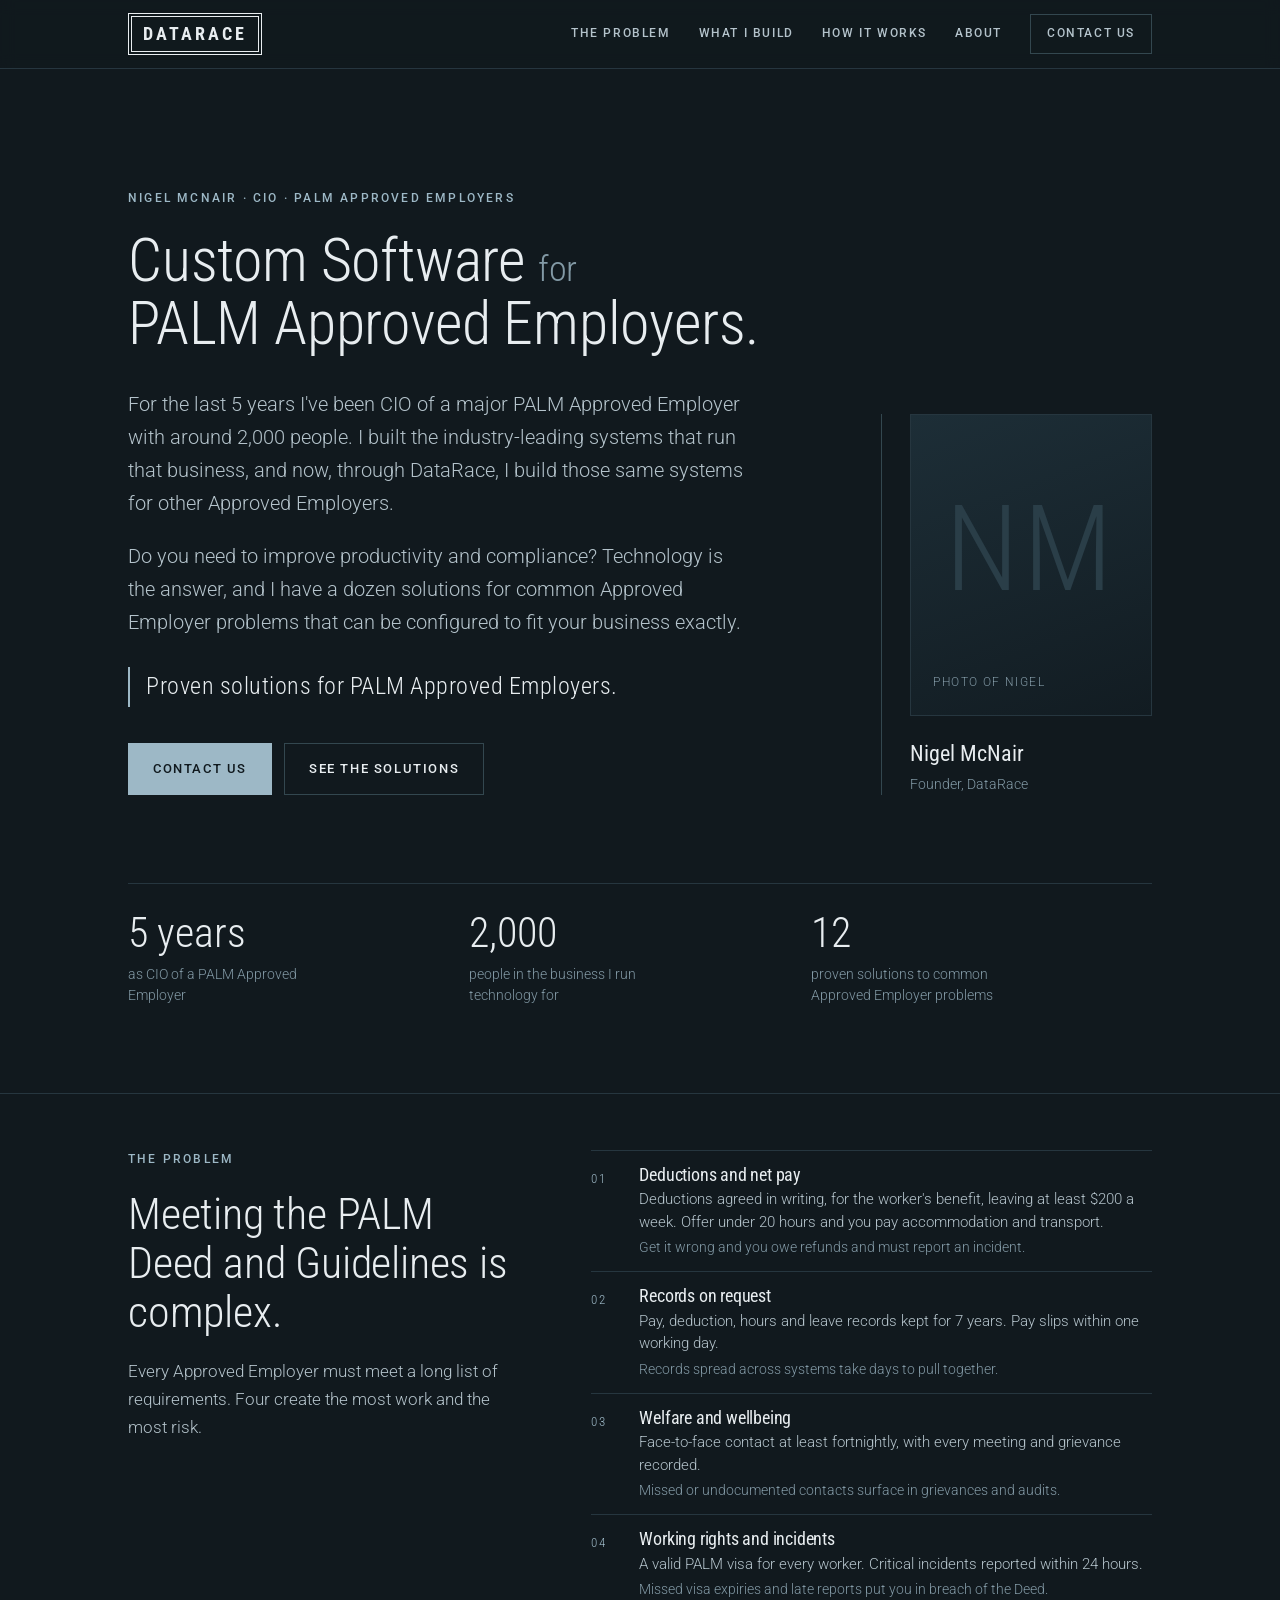
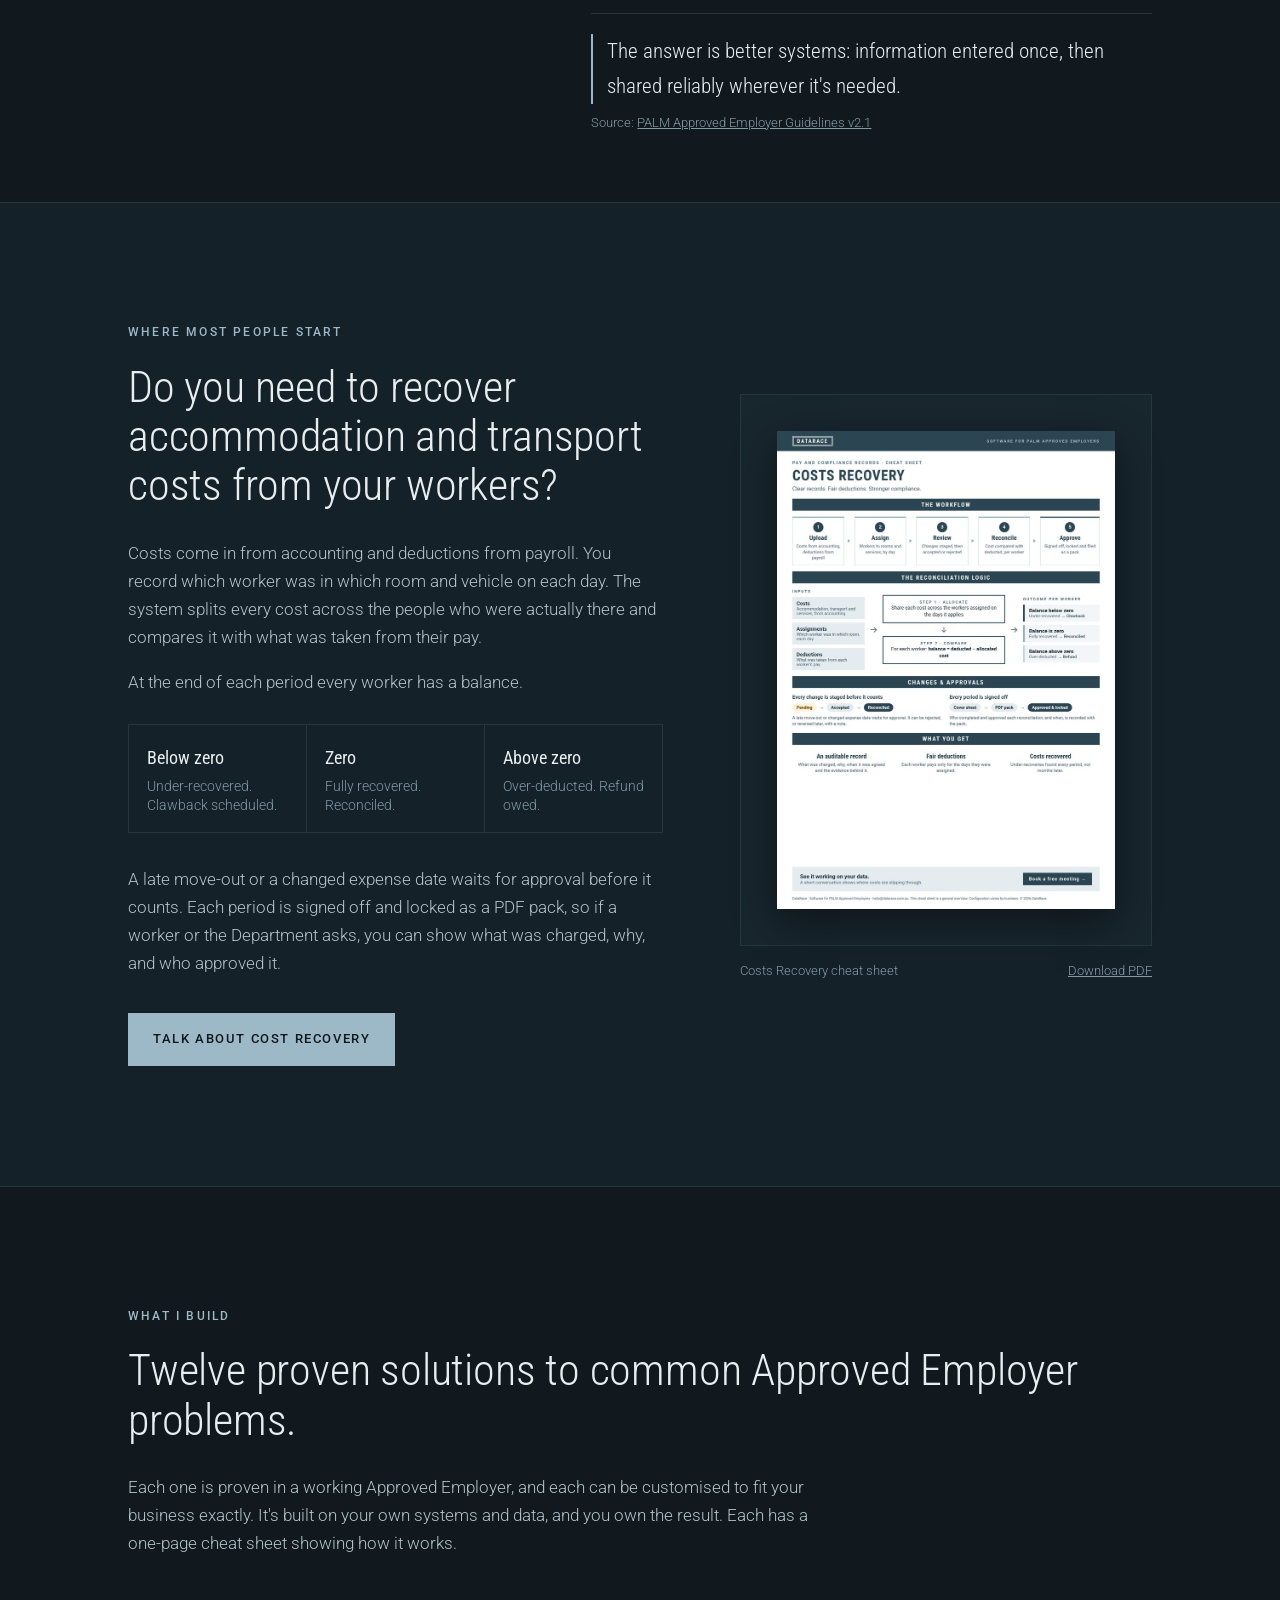
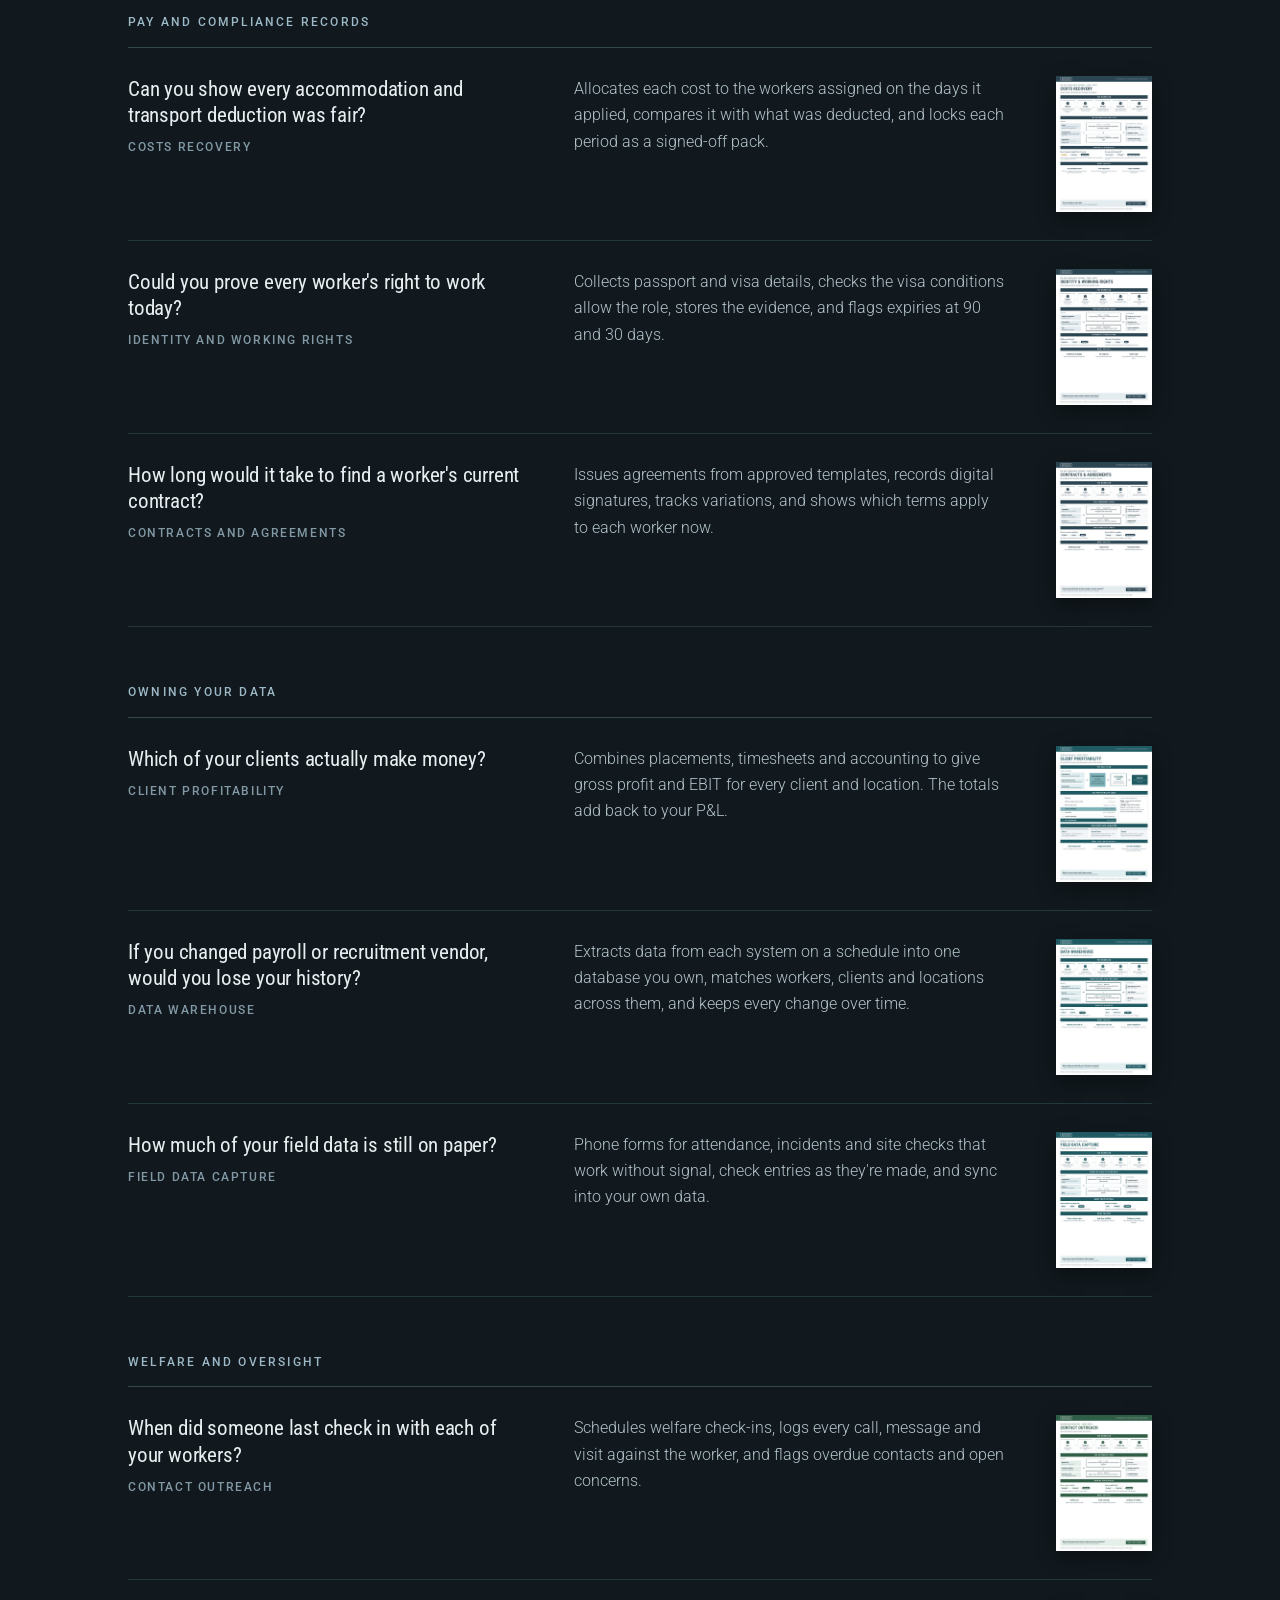
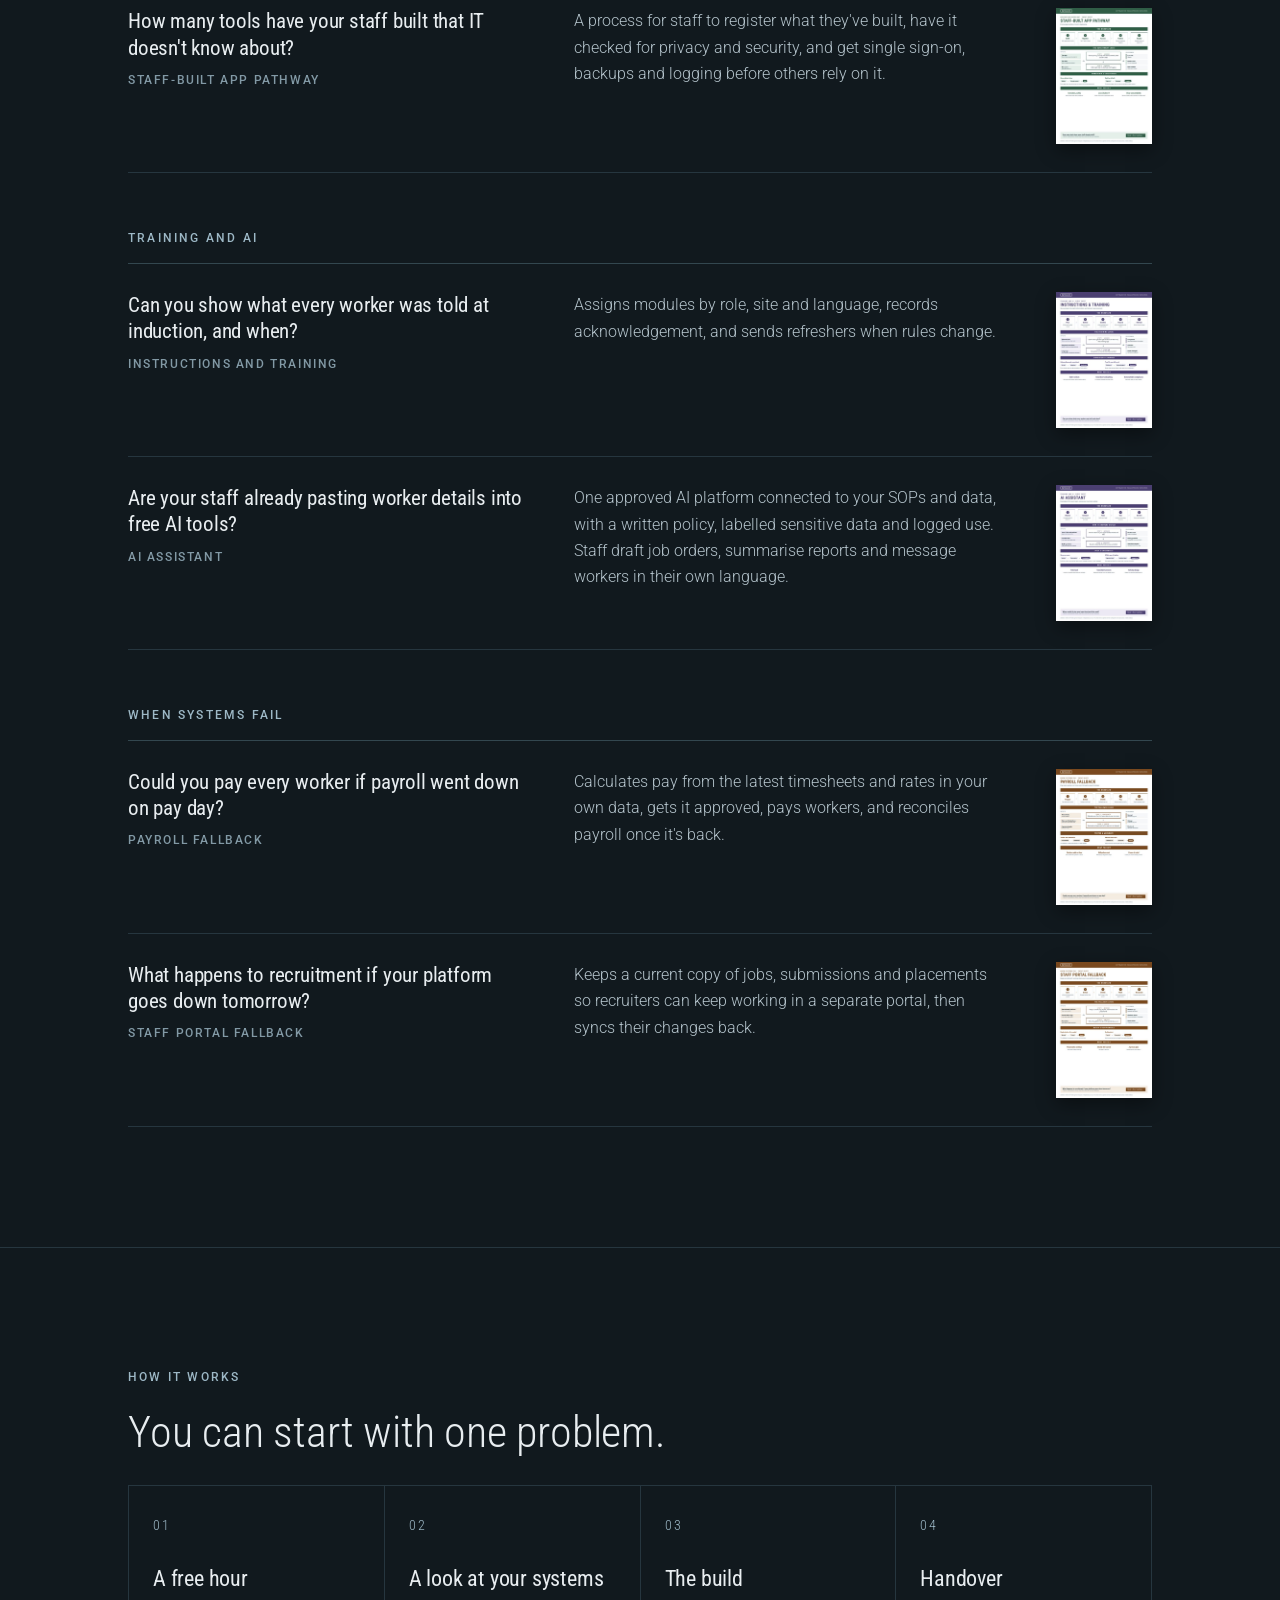
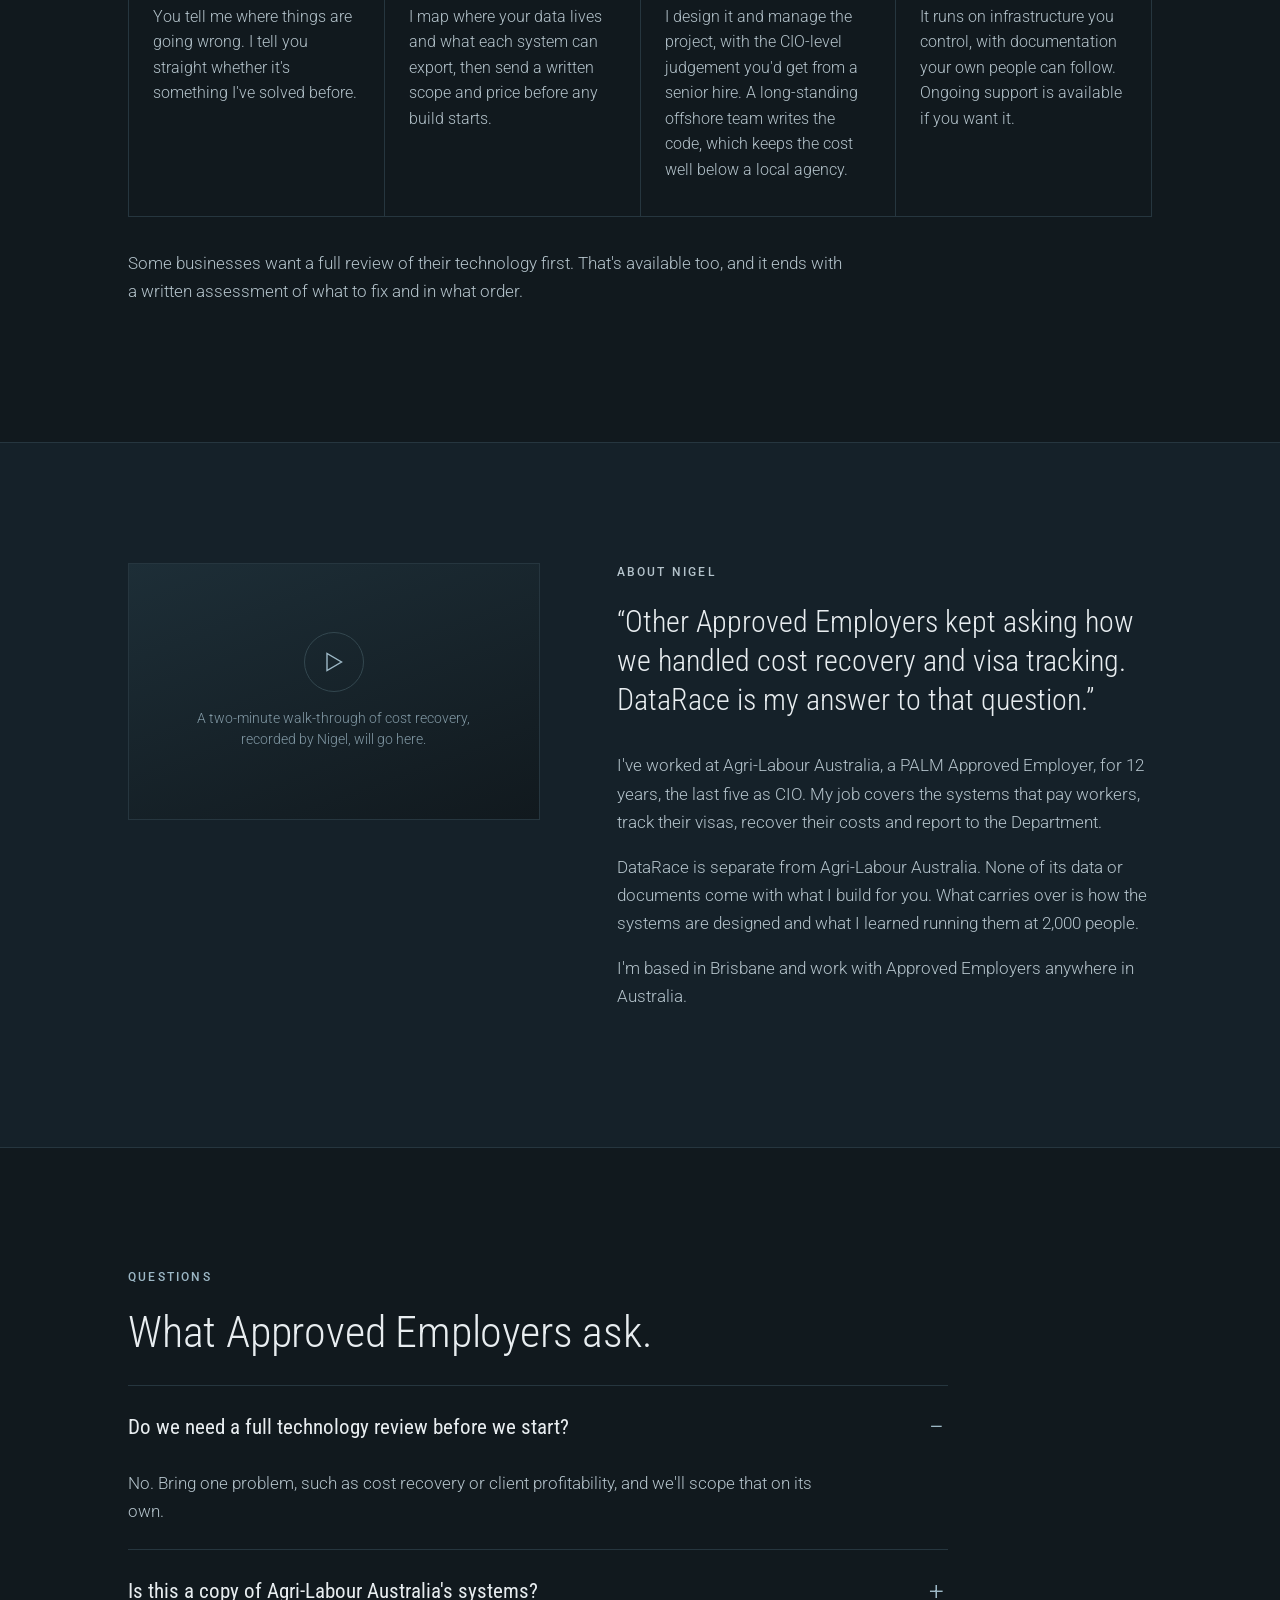
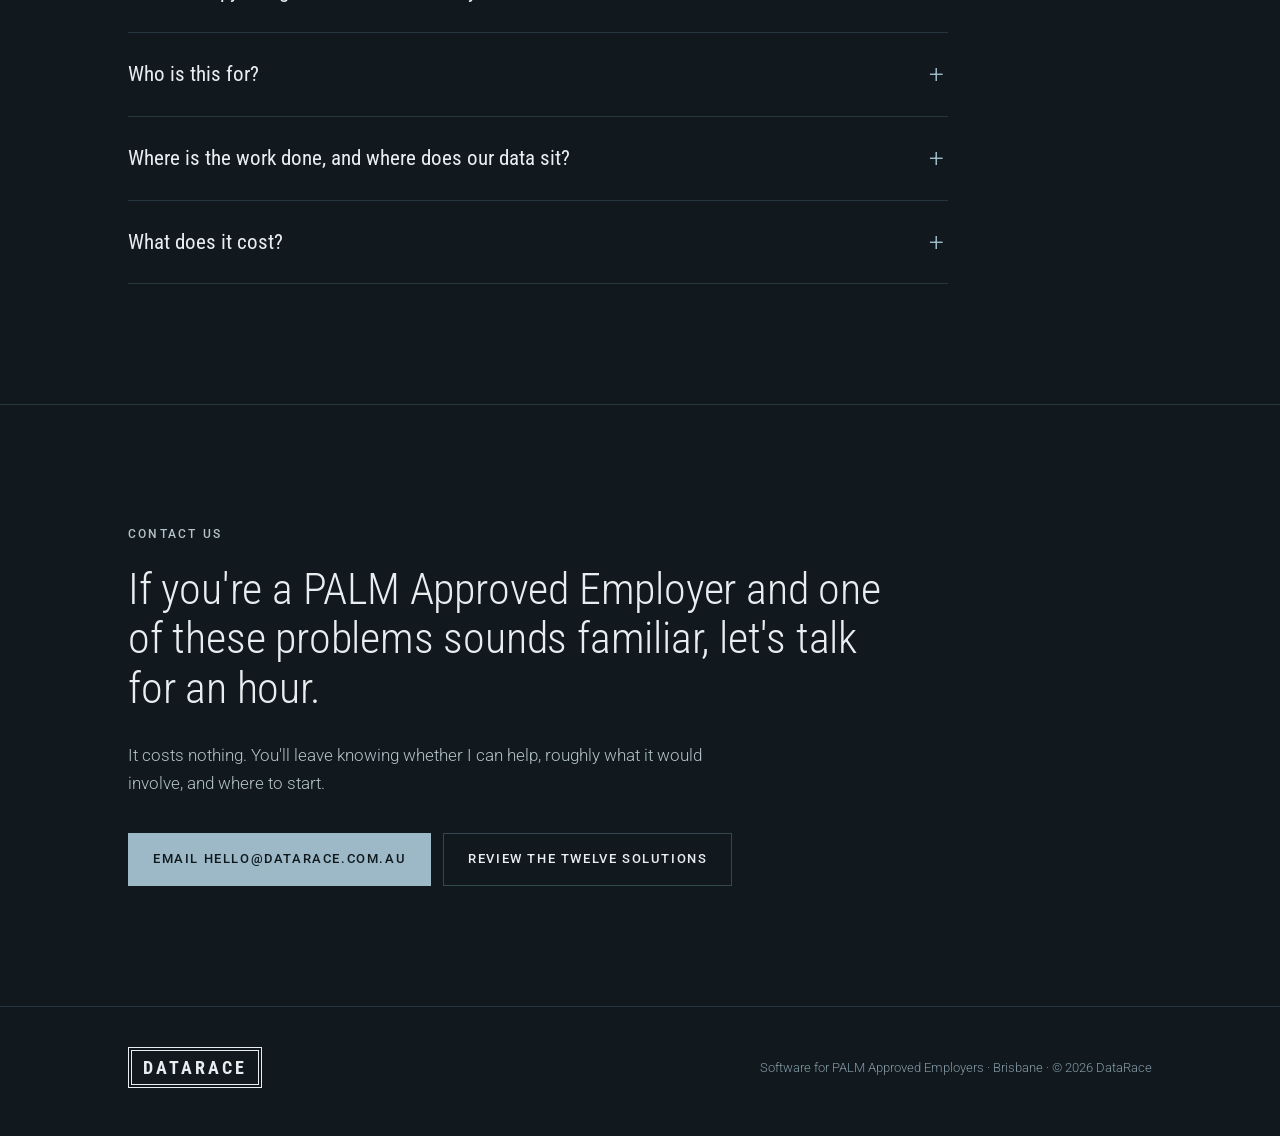
==== commit 862c8f76: "Problem section: concise, fits one screen Co-Authored-By: Claude Opus 5.5 <noreply@anthropic.com> Cl" ====
--- a/index.html
+++ b/index.html
@@ -64,59 +64,17 @@
     <div>
       <p class="eyebrow">The problem</p>
       <h2>Meeting the PALM Deed and Guidelines is complex.</h2>
-    </div>
-    <div class="prose">
-    <p>Every Approved Employer must meet a long list of requirements across the Deed and the Guidelines, from the first offer of employment to the flight home. Four of them create the most work and carry the most risk.</p>
-
-    <div class="reqs">
-      <article class="req">
-        <p class="req-n">01</p>
-        <h3>Deductions and net pay</h3>
-        <ul class="rules">
-          <li>Deductions must be explained, agreed in writing before they're made, principally for the worker's benefit, and good value.</li>
-          <li>In any week you offer a worker less than 20 hours, you pay their accommodation and transport yourself, and no debt can build up.</li>
-          <li>Each worker keeps at least $200 a week after tax and deductions.</li>
-          <li>An unauthorised deduction must be repaid immediately and reported to the Department.</li>
-        </ul>
-        <p class="req-impact"><b>The impact</b>Costs split by hand across rooms, vehicles and changing rosters are easy to get wrong. Over-deduct and you owe refunds and a reportable incident. Under-recover and the cost lands on your margin.</p>
-      </article>
-
-      <article class="req">
-        <p class="req-n">02</p>
-        <h3>Records you can produce on request</h3>
-        <ul class="rules">
-          <li>Pay, deductions, hours, leave and super records are kept for 7 years.</li>
-          <li>Evidence of the hours offered to each worker, including offers refused, is kept to show minimum hours were met.</li>
-          <li>Pay slips are issued within one working day of payment.</li>
-        </ul>
-        <p class="req-impact"><b>The impact</b>The records sit in recruitment, payroll, accounting and spreadsheets. When the Department or a worker asks, someone spends days pulling exports together, and the answer is only as good as their copy and paste.</p>
-      </article>
-
-      <article class="req">
-        <p class="req-n">03</p>
-        <h3>Welfare and wellbeing contact</h3>
-        <ul class="rules">
-          <li>A Welfare and Wellbeing Support Person meets workers face to face at least fortnightly.</li>
-          <li>Each meeting, any grievance raised and the action taken is recorded.</li>
-          <li>Each worker is trained on their pay slip and deductions within 14 days of their first pay.</li>
-        </ul>
-        <p class="req-impact"><b>The impact</b>Across many sites and hundreds of workers, contacts are missed or written up in notebooks and inboxes. Gaps only show up when a grievance or an audit asks for the history.</p>
-      </article>
-
-      <article class="req">
-        <p class="req-n">04</p>
-        <h3>Working rights and incident reporting</h3>
-        <ul class="rules">
-          <li>Only workers holding a PALM stream visa, or another visa the Department has notified, can be placed.</li>
-          <li>Critical incidents are reported to the Department within 24 hours.</li>
-          <li>Non-critical incidents, such as a worker leaving without notice, are reported by 5 pm the next business day.</li>
-        </ul>
-        <p class="req-impact"><b>The impact</b>Visa expiries tracked in a spreadsheet get missed. Incident details live in phone calls and texts, so reports go in late or incomplete. Either can put you in breach of the Deed.</p>
-      </article>
-    </div>
-
-    <p class="strong">The answer is better systems. Information is entered once, then shared reliably and efficiently wherever it's needed, so every requirement can be met and shown from one place.</p>
-    <p class="src">Sources: <a href="https://www.palmscheme.gov.au/sites/default/files/2026-03/PALM%20scheme%20Approved%20Employer%20Guidelines%20v2.1.pdf" target="_blank" rel="noopener">PALM Approved Employer Guidelines v2.1 (27 March 2026)</a>, <a href="https://www.palmscheme.gov.au/employer-assurance-and-compliance" target="_blank" rel="noopener">PALM employer assurance and compliance</a>.</p>
+      <p class="prob-intro">Every Approved Employer must meet a long list of requirements. Four create the most work and the most risk.</p>
+    </div>
+    <div>
+      <ol class="probs">
+        <li><span class="req-n">01</span><div><h3>Deductions and net pay</h3><p>Deductions agreed in writing, for the worker's benefit, leaving at least $200 a week. Offer under 20 hours and you pay accommodation and transport.</p><p class="hit">Get it wrong and you owe refunds and must report an incident.</p></div></li>
+        <li><span class="req-n">02</span><div><h3>Records on request</h3><p>Pay, deduction, hours and leave records kept for 7 years. Pay slips within one working day.</p><p class="hit">Records spread across systems take days to pull together.</p></div></li>
+        <li><span class="req-n">03</span><div><h3>Welfare and wellbeing</h3><p>Face-to-face contact at least fortnightly, with every meeting and grievance recorded.</p><p class="hit">Missed or undocumented contacts surface in grievances and audits.</p></div></li>
+        <li><span class="req-n">04</span><div><h3>Working rights and incidents</h3><p>A valid PALM visa for every worker. Critical incidents reported within 24 hours.</p><p class="hit">Missed visa expiries and late reports put you in breach of the Deed.</p></div></li>
+      </ol>
+      <p class="prob-answer">The answer is better systems: information entered once, then shared reliably wherever it's needed.</p>
+      <p class="src">Source: <a href="https://www.palmscheme.gov.au/sites/default/files/2026-03/PALM%20scheme%20Approved%20Employer%20Guidelines%20v2.1.pdf" target="_blank" rel="noopener">PALM Approved Employer Guidelines v2.1</a></p>
     </div>
   </div>
 </section>
--- a/styles.css
+++ b/styles.css
@@ -81,15 +81,16 @@
 .rules{list-style:none;padding:0;margin:28px 0 32px;border-top:1px solid var(--line)}
 .rules li{padding:16px 0;border-bottom:1px solid var(--line);color:var(--text-2);font-size:16px;display:grid;grid-template-columns:28px 1fr;gap:8px}
 .rules li::before{content:'';width:8px;height:1px;background:var(--accent);margin-top:13px}
-.reqs{margin-top:8px}
-.req{padding:28px 0 4px;border-top:1px solid var(--line-2)}
-.req-n{font-family:var(--display);font-size:13px;letter-spacing:2px;color:var(--accent);margin:0 0 6px}
-.req h3{margin:0}
-.req .rules{margin:16px 0 20px}
-.req-impact{color:var(--text-2);margin:0 0 14px}
-.req-impact b{display:block;font-size:12px;font-weight:500;letter-spacing:2px;text-transform:uppercase;color:var(--text);margin-bottom:6px}
-.req-sol{margin:0 0 24px;font-size:13px;color:var(--accent)}
-.req-sol::before{content:'Solved by';color:var(--muted);letter-spacing:1px;text-transform:uppercase;font-size:11px;margin-right:10px}
+#problem{padding:clamp(40px,5vw,56px) 0}
+#problem h2{margin-bottom:20px}
+.prob-intro{color:var(--text-2);max-width:380px}
+.probs{list-style:none;margin:0;padding:0;border-bottom:1px solid var(--line)}
+.probs li{display:grid;grid-template-columns:40px 1fr;gap:8px;padding:13px 0;border-top:1px solid var(--line)}
+.req-n{font-family:var(--display);font-size:13px;letter-spacing:2px;color:var(--accent);padding-top:4px}
+.probs h3{font-size:18px;margin:0 0 2px}
+.probs p{margin:0;font-size:15px;line-height:1.5;color:var(--text-2)}
+.probs p.hit{color:var(--muted);font-size:14px;margin-top:4px}
+.prob-answer{font-family:var(--display);font-size:clamp(18px,1.8vw,21px);color:var(--text);margin:20px 0 8px;padding-left:14px;border-left:2px solid var(--accent)}
 .src{font-size:13px;color:var(--muted)}
 .src a{color:var(--muted)}
 .src a:hover{color:var(--text)}
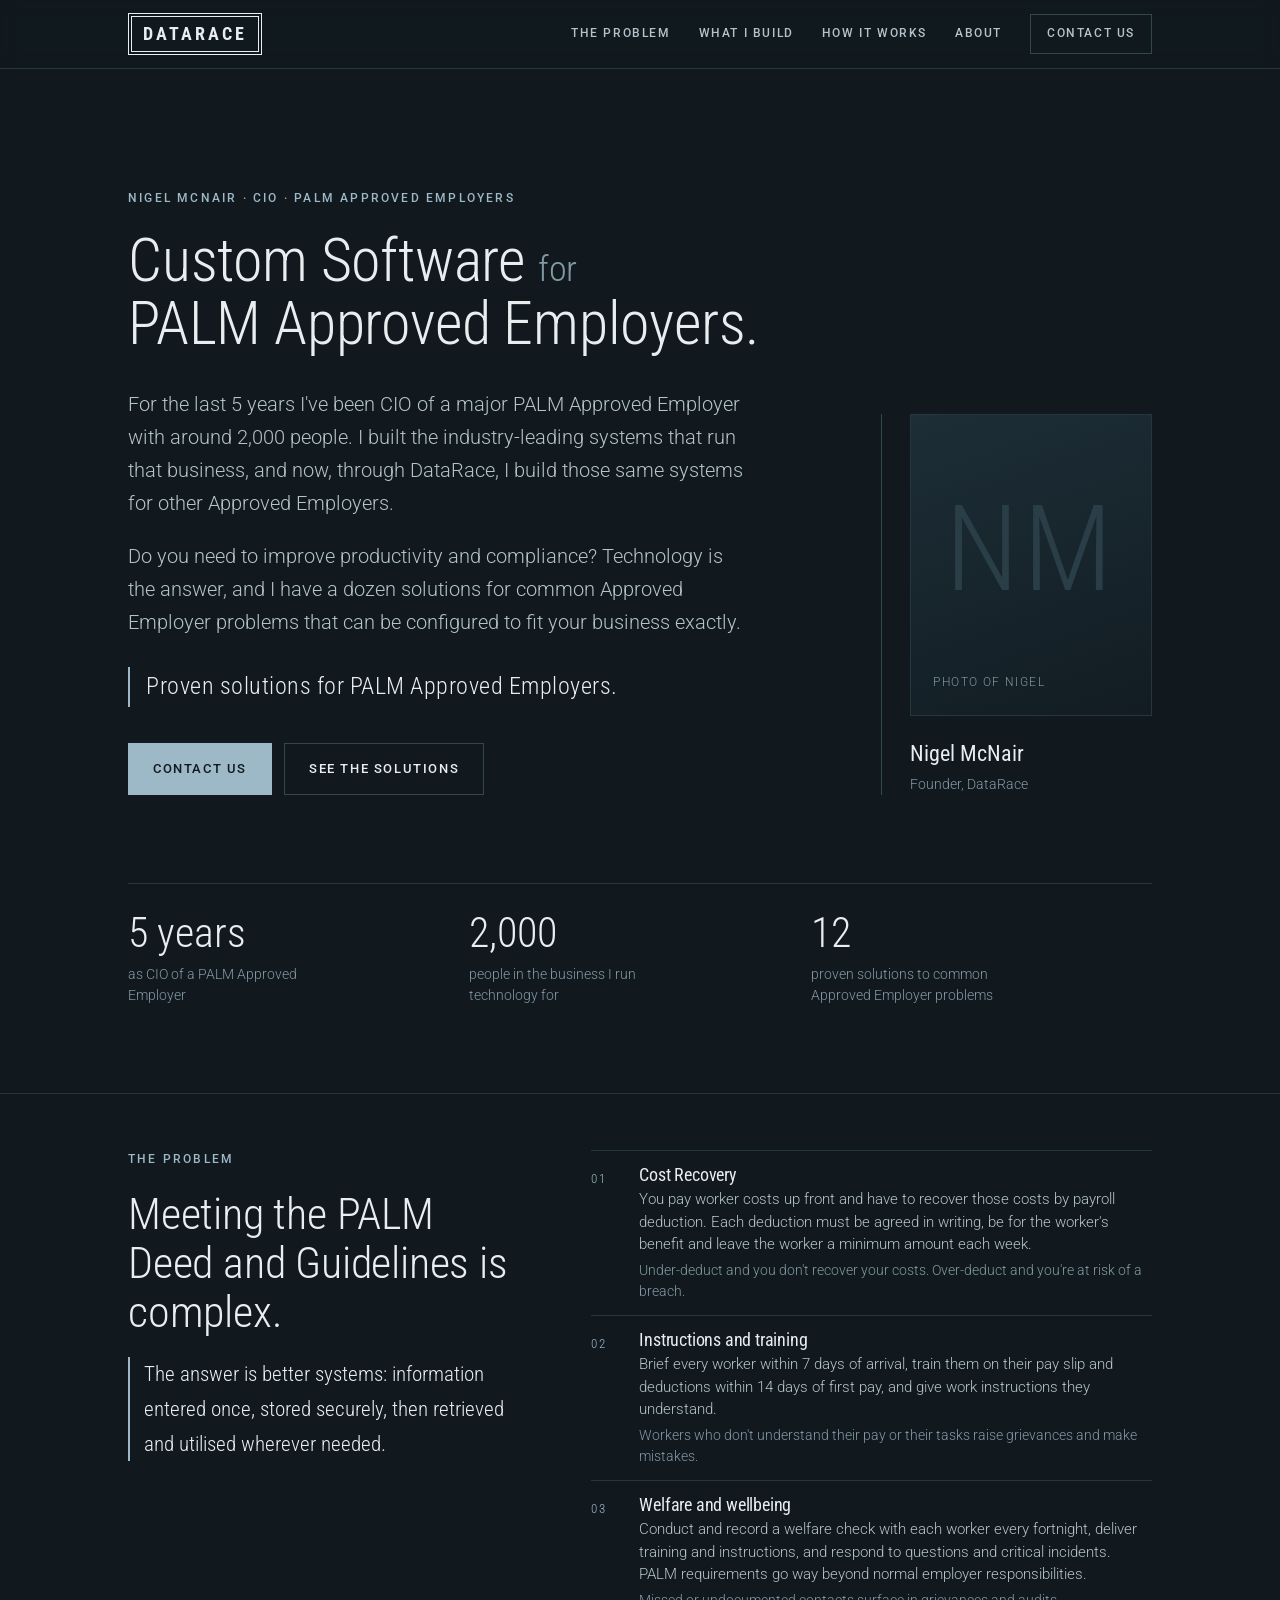
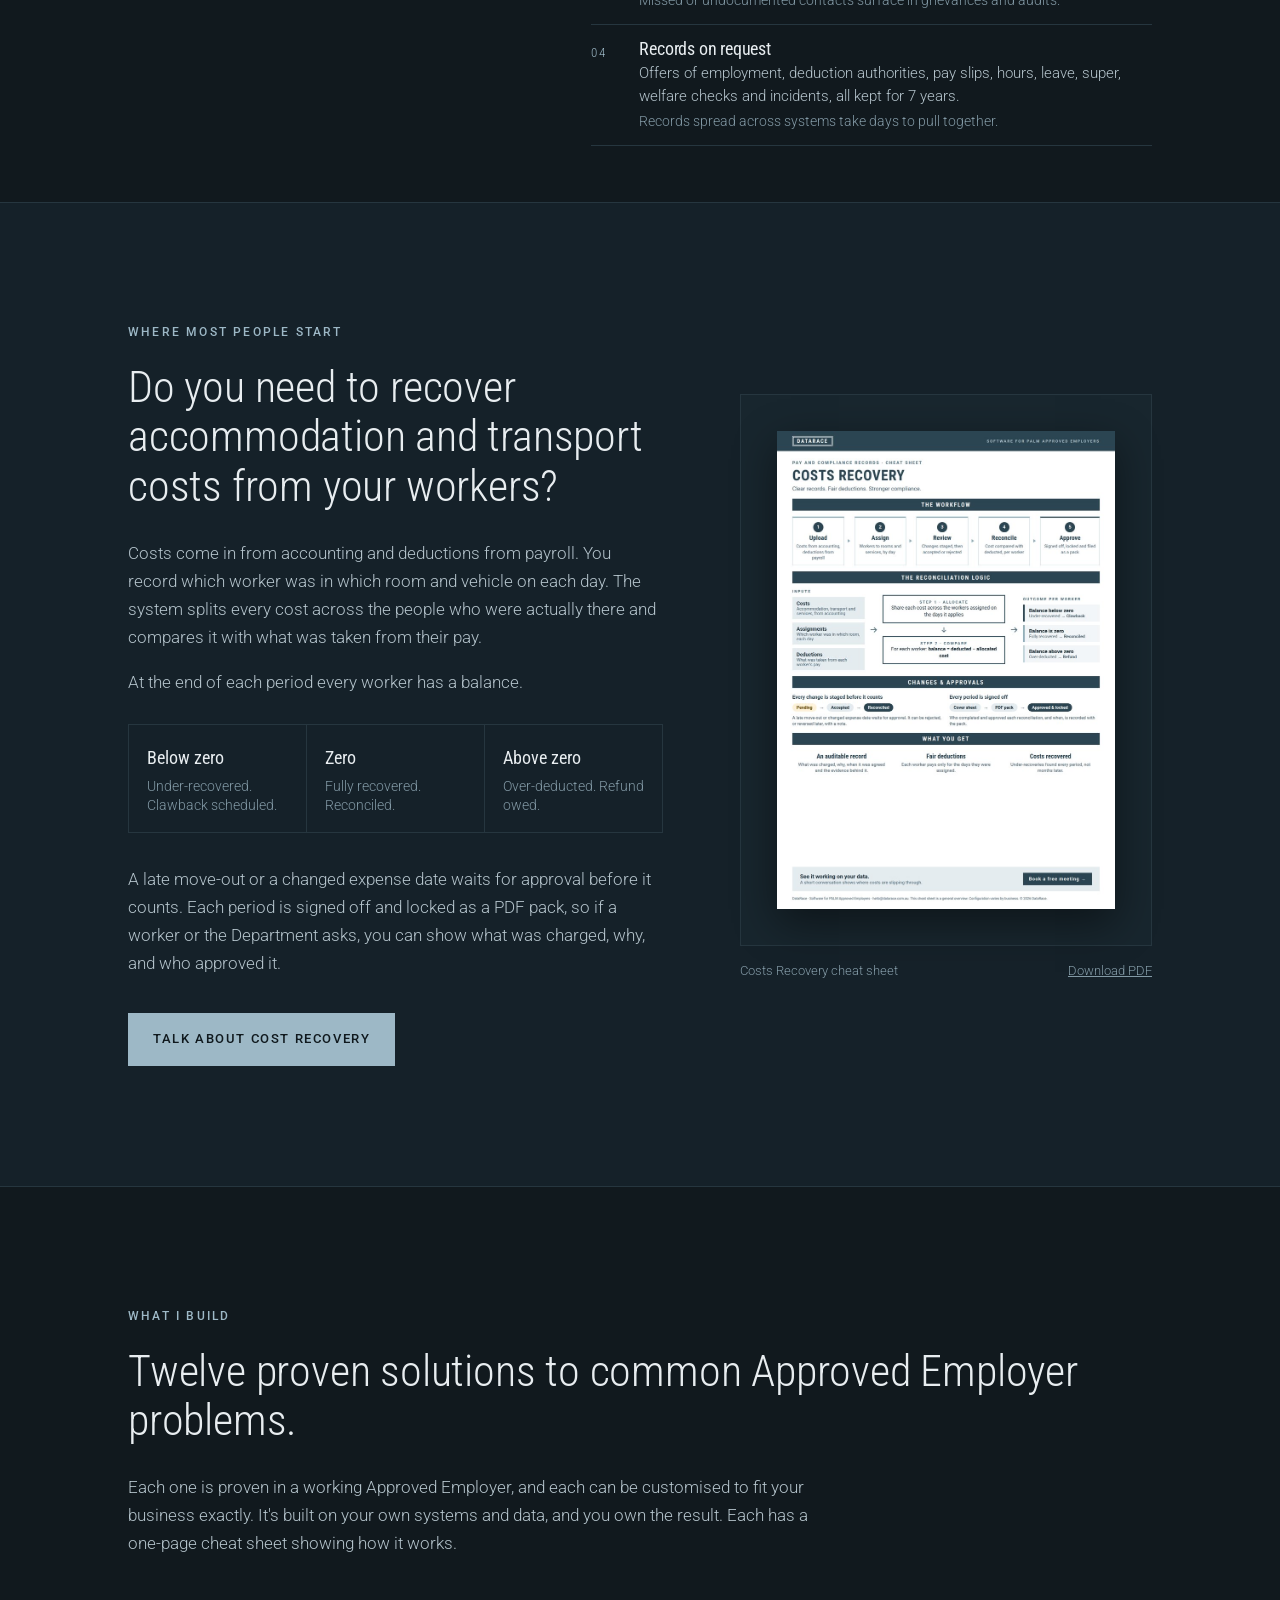
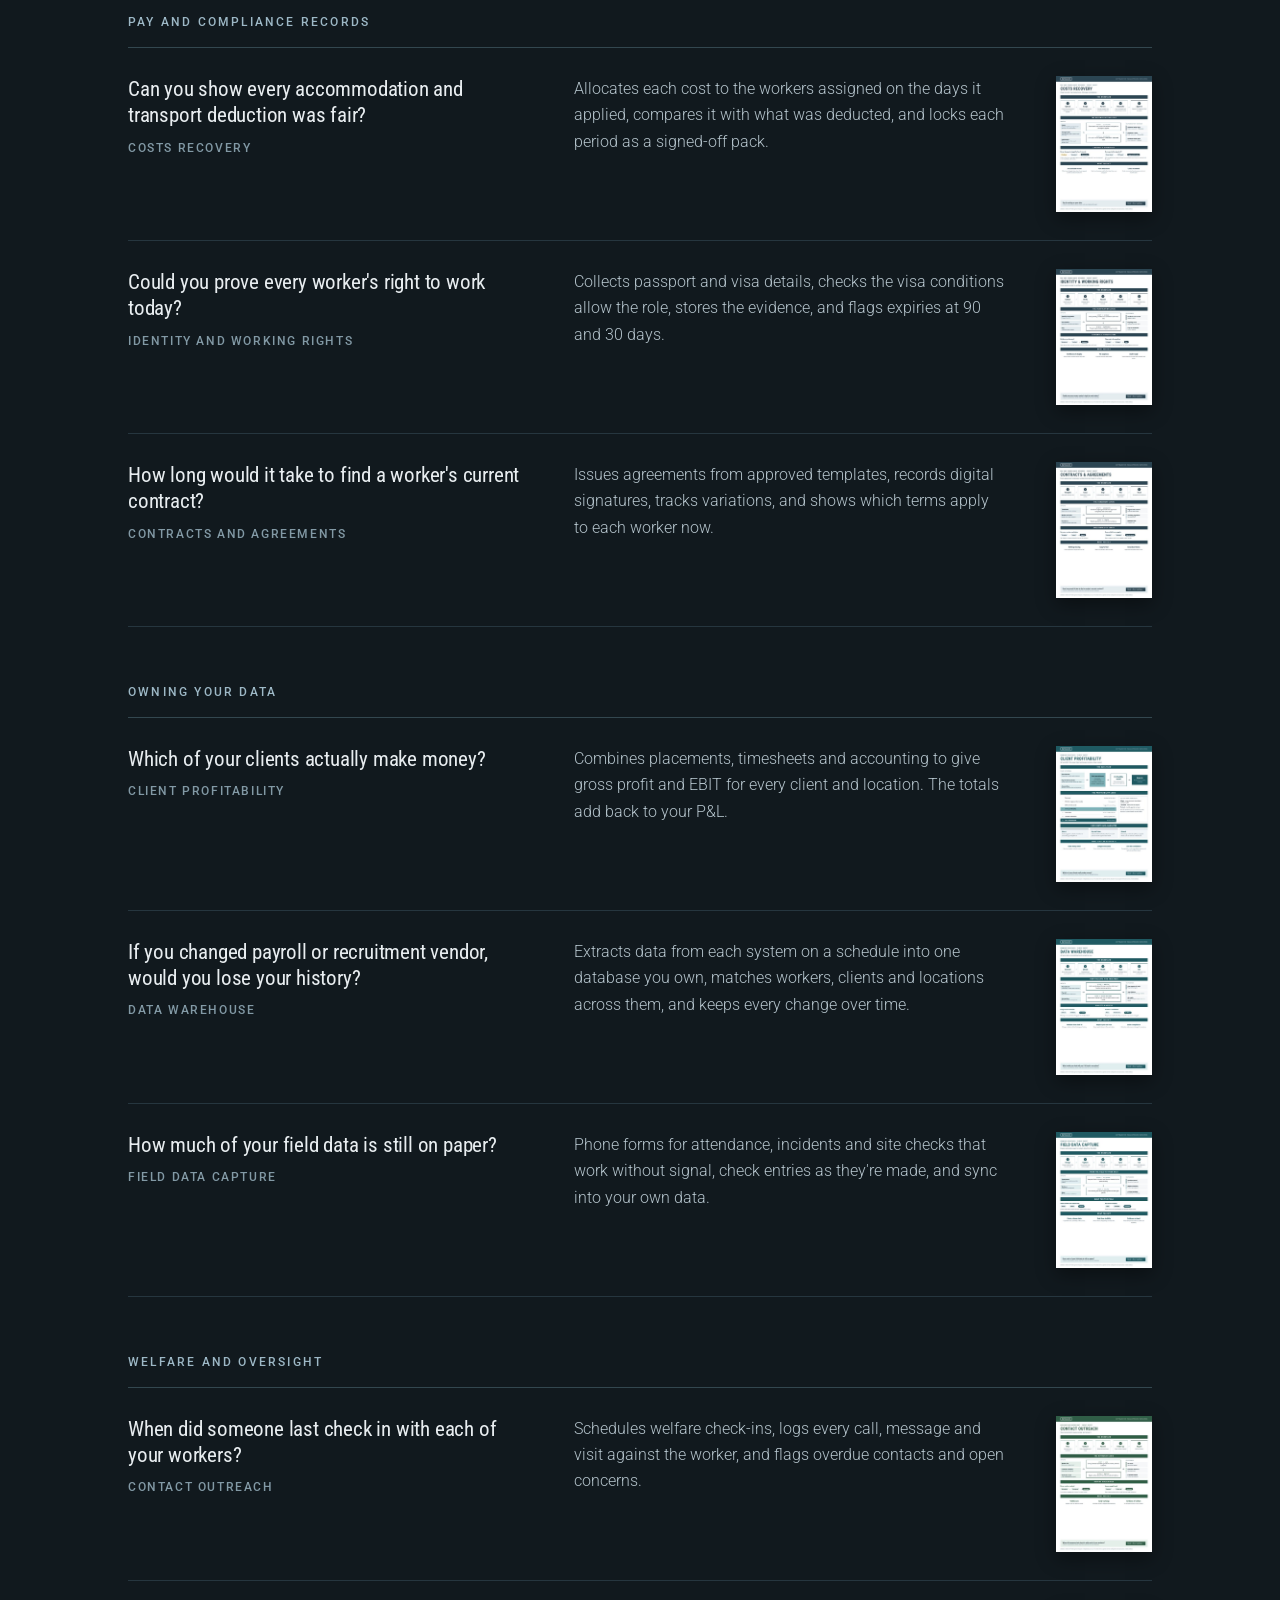
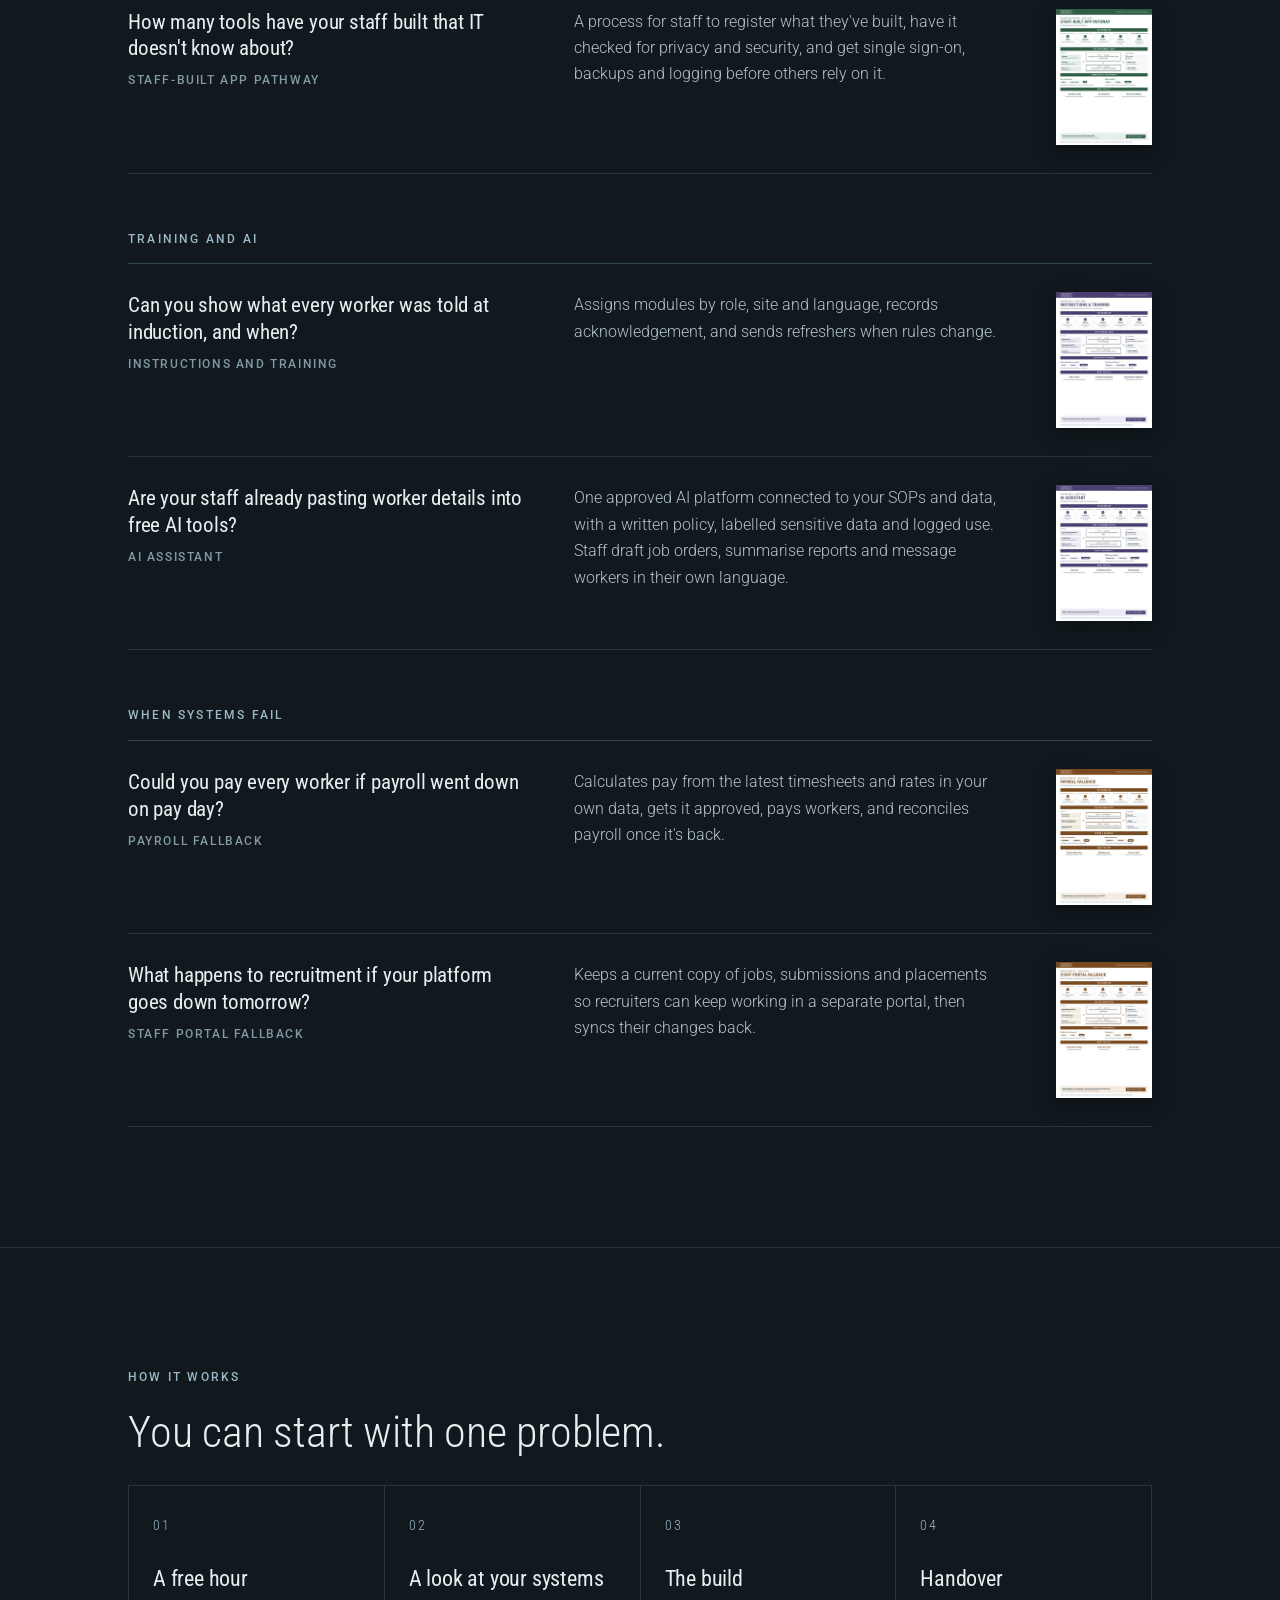
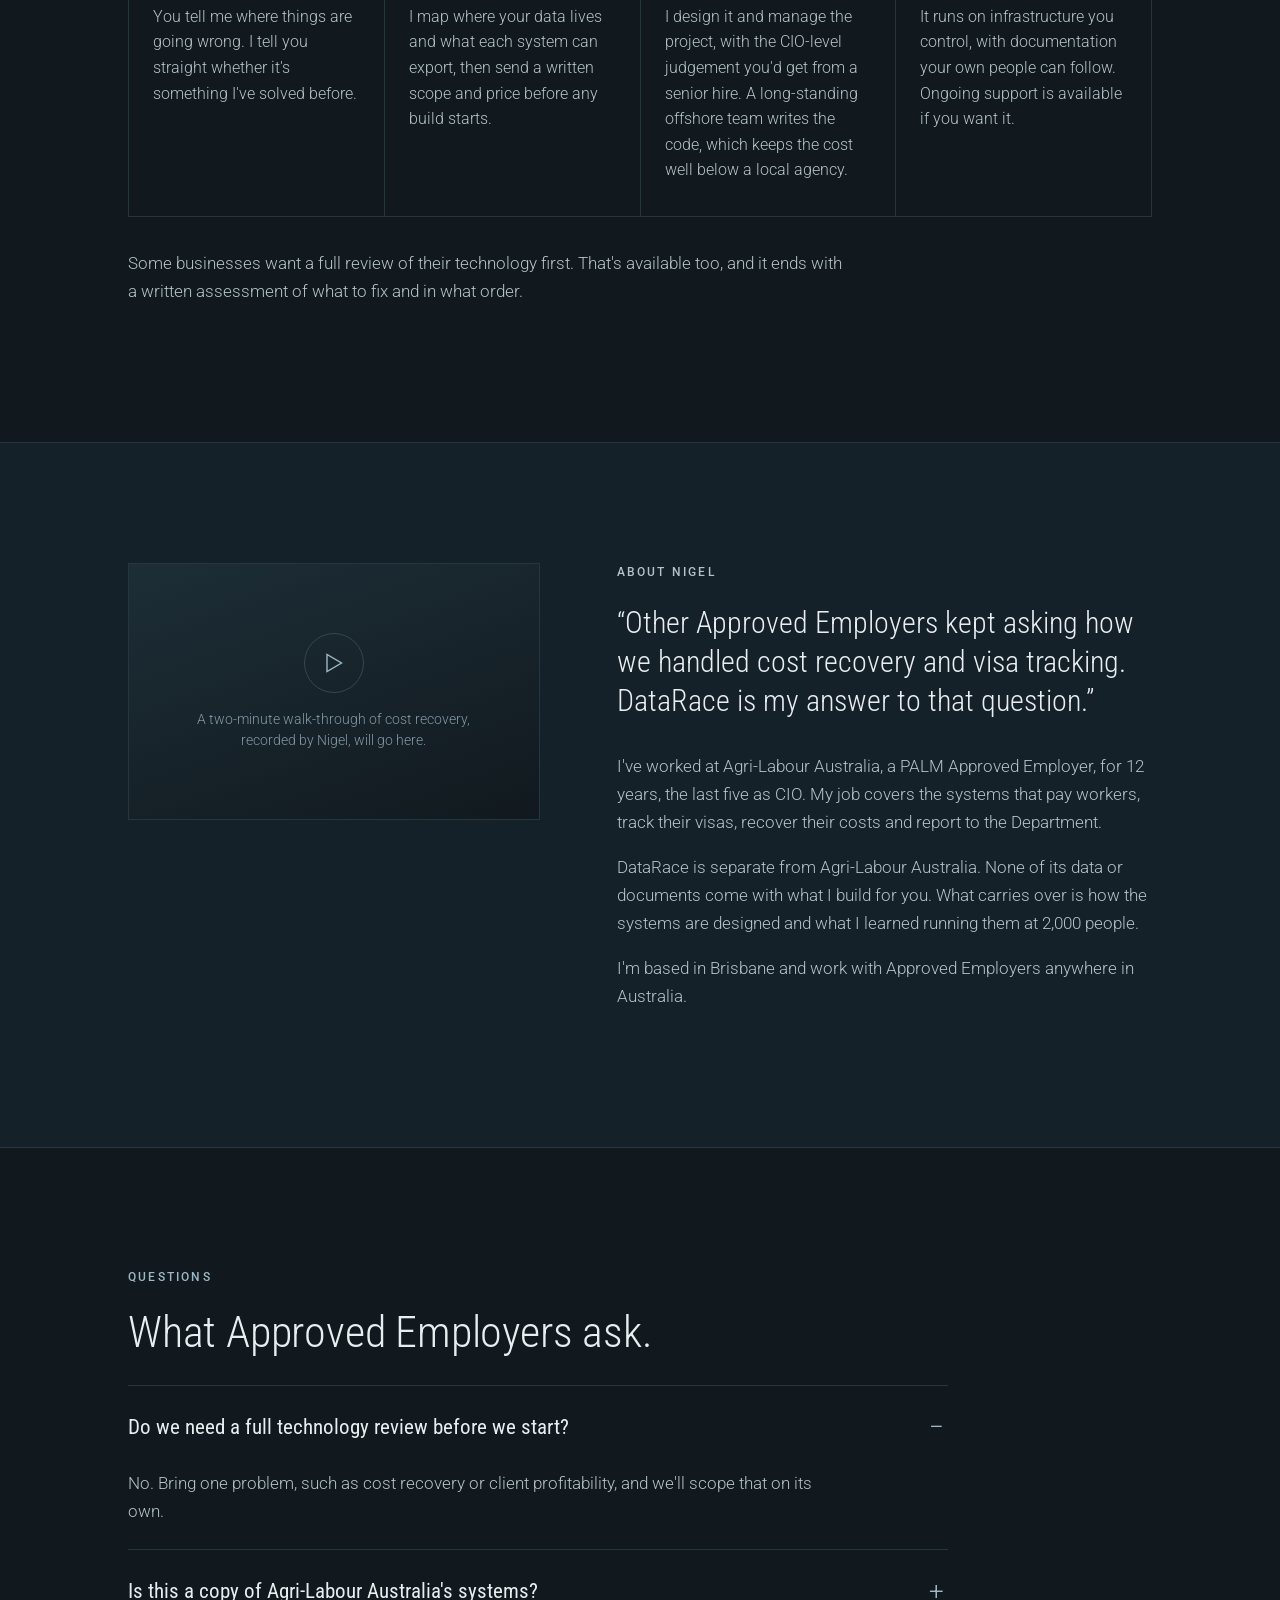
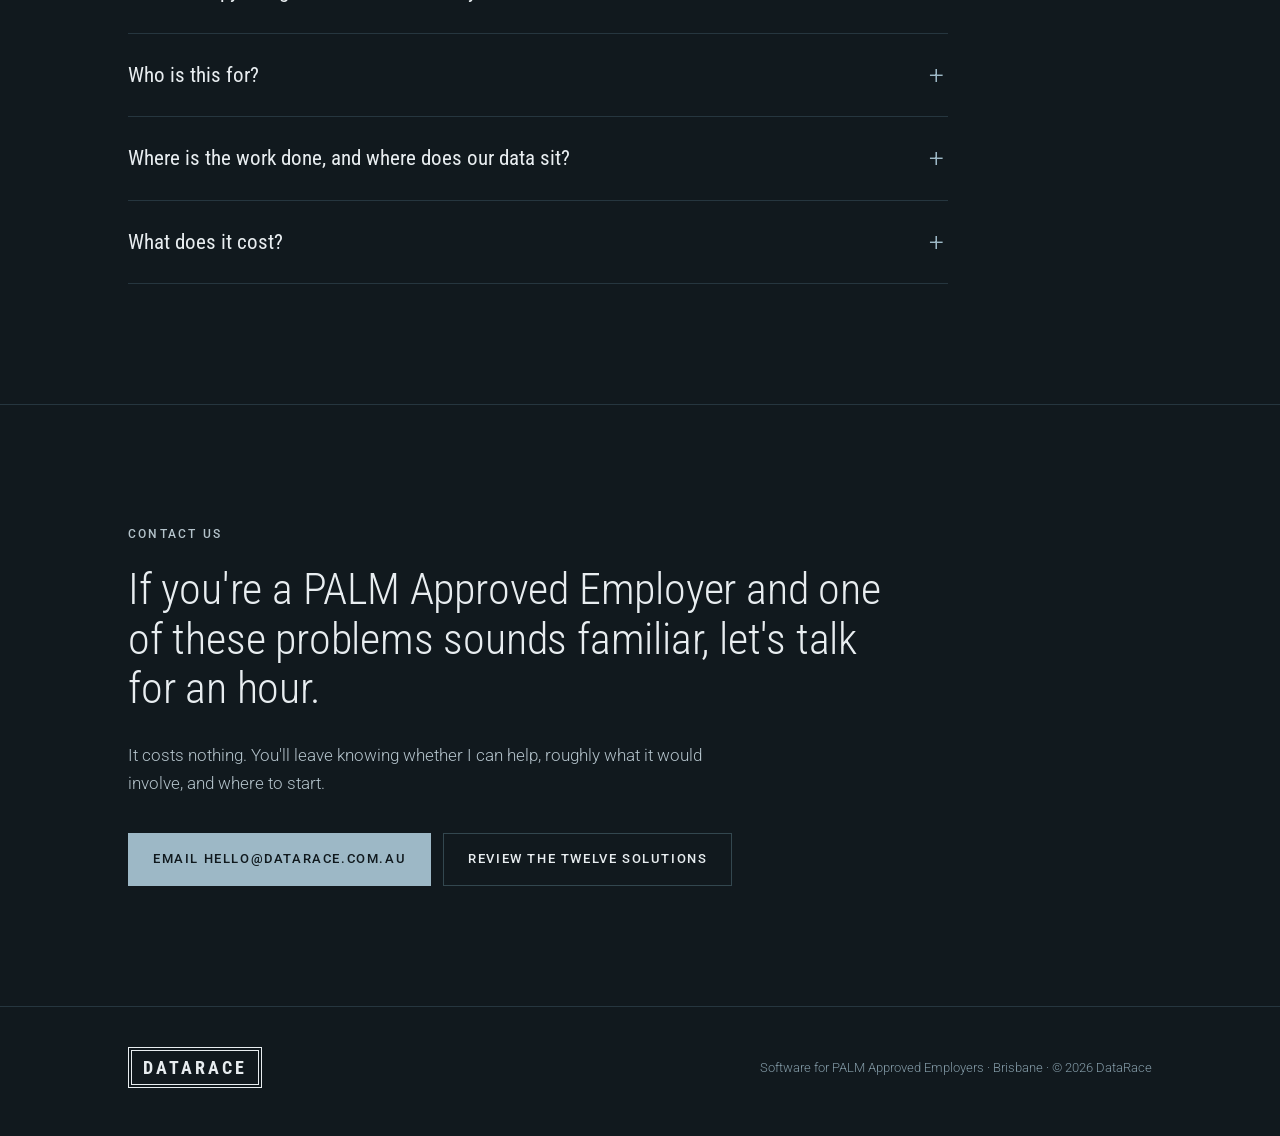
==== commit 4376e72d: "Problem section: answer under title, revised four requirements, no source Co-Authored-By: Claude Opu" ====
--- a/index.html
+++ b/index.html
@@ -64,17 +64,15 @@
     <div>
       <p class="eyebrow">The problem</p>
       <h2>Meeting the PALM Deed and Guidelines is complex.</h2>
-      <p class="prob-intro">Every Approved Employer must meet a long list of requirements. Four create the most work and the most risk.</p>
+      <p class="prob-answer">The answer is better systems: information entered once, stored securely, then retrieved and utilised wherever needed.</p>
     </div>
     <div>
       <ol class="probs">
-        <li><span class="req-n">01</span><div><h3>Deductions and net pay</h3><p>Deductions agreed in writing, for the worker's benefit, leaving at least $200 a week. Offer under 20 hours and you pay accommodation and transport.</p><p class="hit">Get it wrong and you owe refunds and must report an incident.</p></div></li>
-        <li><span class="req-n">02</span><div><h3>Records on request</h3><p>Pay, deduction, hours and leave records kept for 7 years. Pay slips within one working day.</p><p class="hit">Records spread across systems take days to pull together.</p></div></li>
-        <li><span class="req-n">03</span><div><h3>Welfare and wellbeing</h3><p>Face-to-face contact at least fortnightly, with every meeting and grievance recorded.</p><p class="hit">Missed or undocumented contacts surface in grievances and audits.</p></div></li>
-        <li><span class="req-n">04</span><div><h3>Working rights and incidents</h3><p>A valid PALM visa for every worker. Critical incidents reported within 24 hours.</p><p class="hit">Missed visa expiries and late reports put you in breach of the Deed.</p></div></li>
+        <li><span class="req-n">01</span><div><h3>Cost Recovery</h3><p>You pay worker costs up front and have to recover those costs by payroll deduction. Each deduction must be agreed in writing, be for the worker's benefit and leave the worker a minimum amount each week.</p><p class="hit">Under-deduct and you don't recover your costs. Over-deduct and you're at risk of a breach.</p></div></li>
+        <li><span class="req-n">02</span><div><h3>Instructions and training</h3><p>Brief every worker within 7 days of arrival, train them on their pay slip and deductions within 14 days of first pay, and give work instructions they understand.</p><p class="hit">Workers who don't understand their pay or their tasks raise grievances and make mistakes.</p></div></li>
+        <li><span class="req-n">03</span><div><h3>Welfare and wellbeing</h3><p>Conduct and record a welfare check with each worker every fortnight, deliver training and instructions, and respond to questions and critical incidents. PALM requirements go way beyond normal employer responsibilities.</p><p class="hit">Missed or undocumented contacts surface in grievances and audits.</p></div></li>
+        <li><span class="req-n">04</span><div><h3>Records on request</h3><p>Offers of employment, deduction authorities, pay slips, hours, leave, super, welfare checks and incidents, all kept for 7 years.</p><p class="hit">Records spread across systems take days to pull together.</p></div></li>
       </ol>
-      <p class="prob-answer">The answer is better systems: information entered once, then shared reliably wherever it's needed.</p>
-      <p class="src">Source: <a href="https://www.palmscheme.gov.au/sites/default/files/2026-03/PALM%20scheme%20Approved%20Employer%20Guidelines%20v2.1.pdf" target="_blank" rel="noopener">PALM Approved Employer Guidelines v2.1</a></p>
     </div>
   </div>
 </section>
--- a/styles.css
+++ b/styles.css
@@ -90,7 +90,7 @@
 .probs h3{font-size:18px;margin:0 0 2px}
 .probs p{margin:0;font-size:15px;line-height:1.5;color:var(--text-2)}
 .probs p.hit{color:var(--muted);font-size:14px;margin-top:4px}
-.prob-answer{font-family:var(--display);font-size:clamp(18px,1.8vw,21px);color:var(--text);margin:20px 0 8px;padding-left:14px;border-left:2px solid var(--accent)}
+.prob-answer{font-family:var(--display);font-size:clamp(18px,1.8vw,21px);color:var(--text);max-width:400px;margin:0;padding-left:14px;border-left:2px solid var(--accent)}
 .src{font-size:13px;color:var(--muted)}
 .src a{color:var(--muted)}
 .src a:hover{color:var(--text)}
